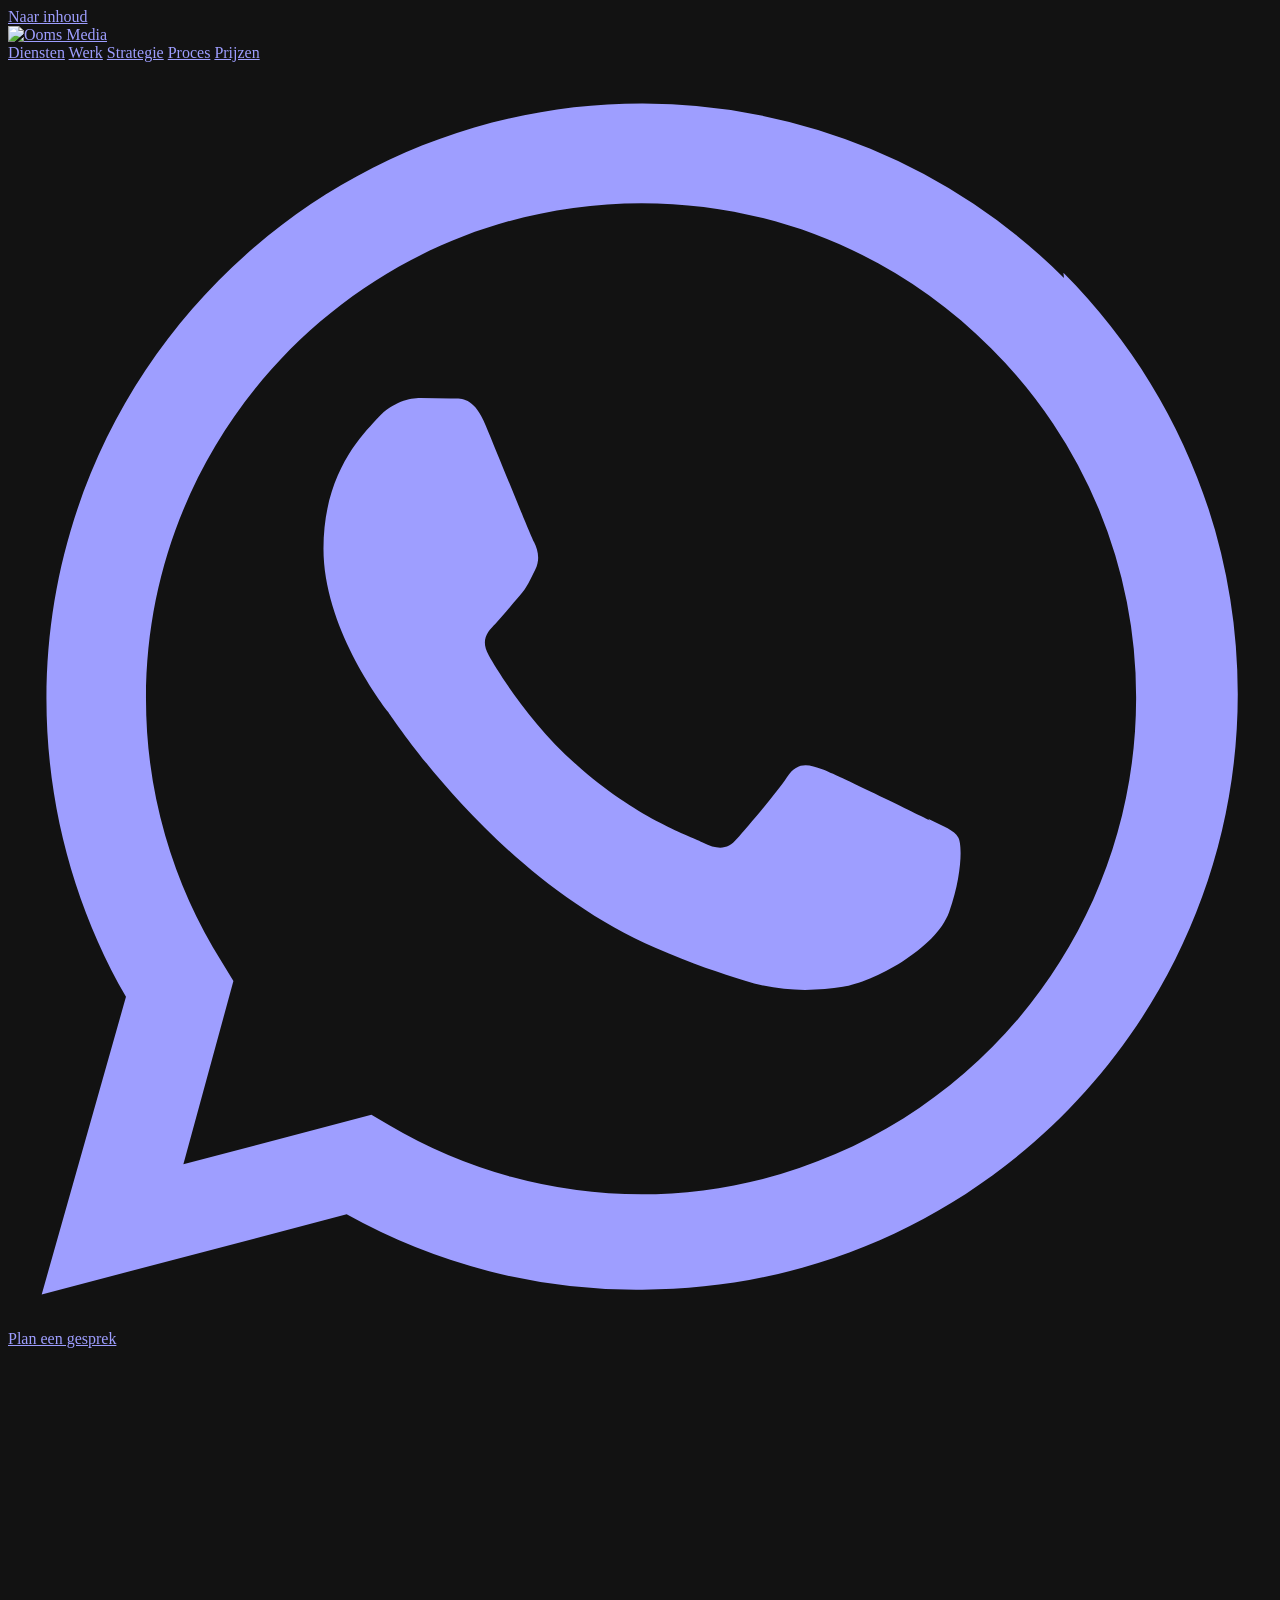
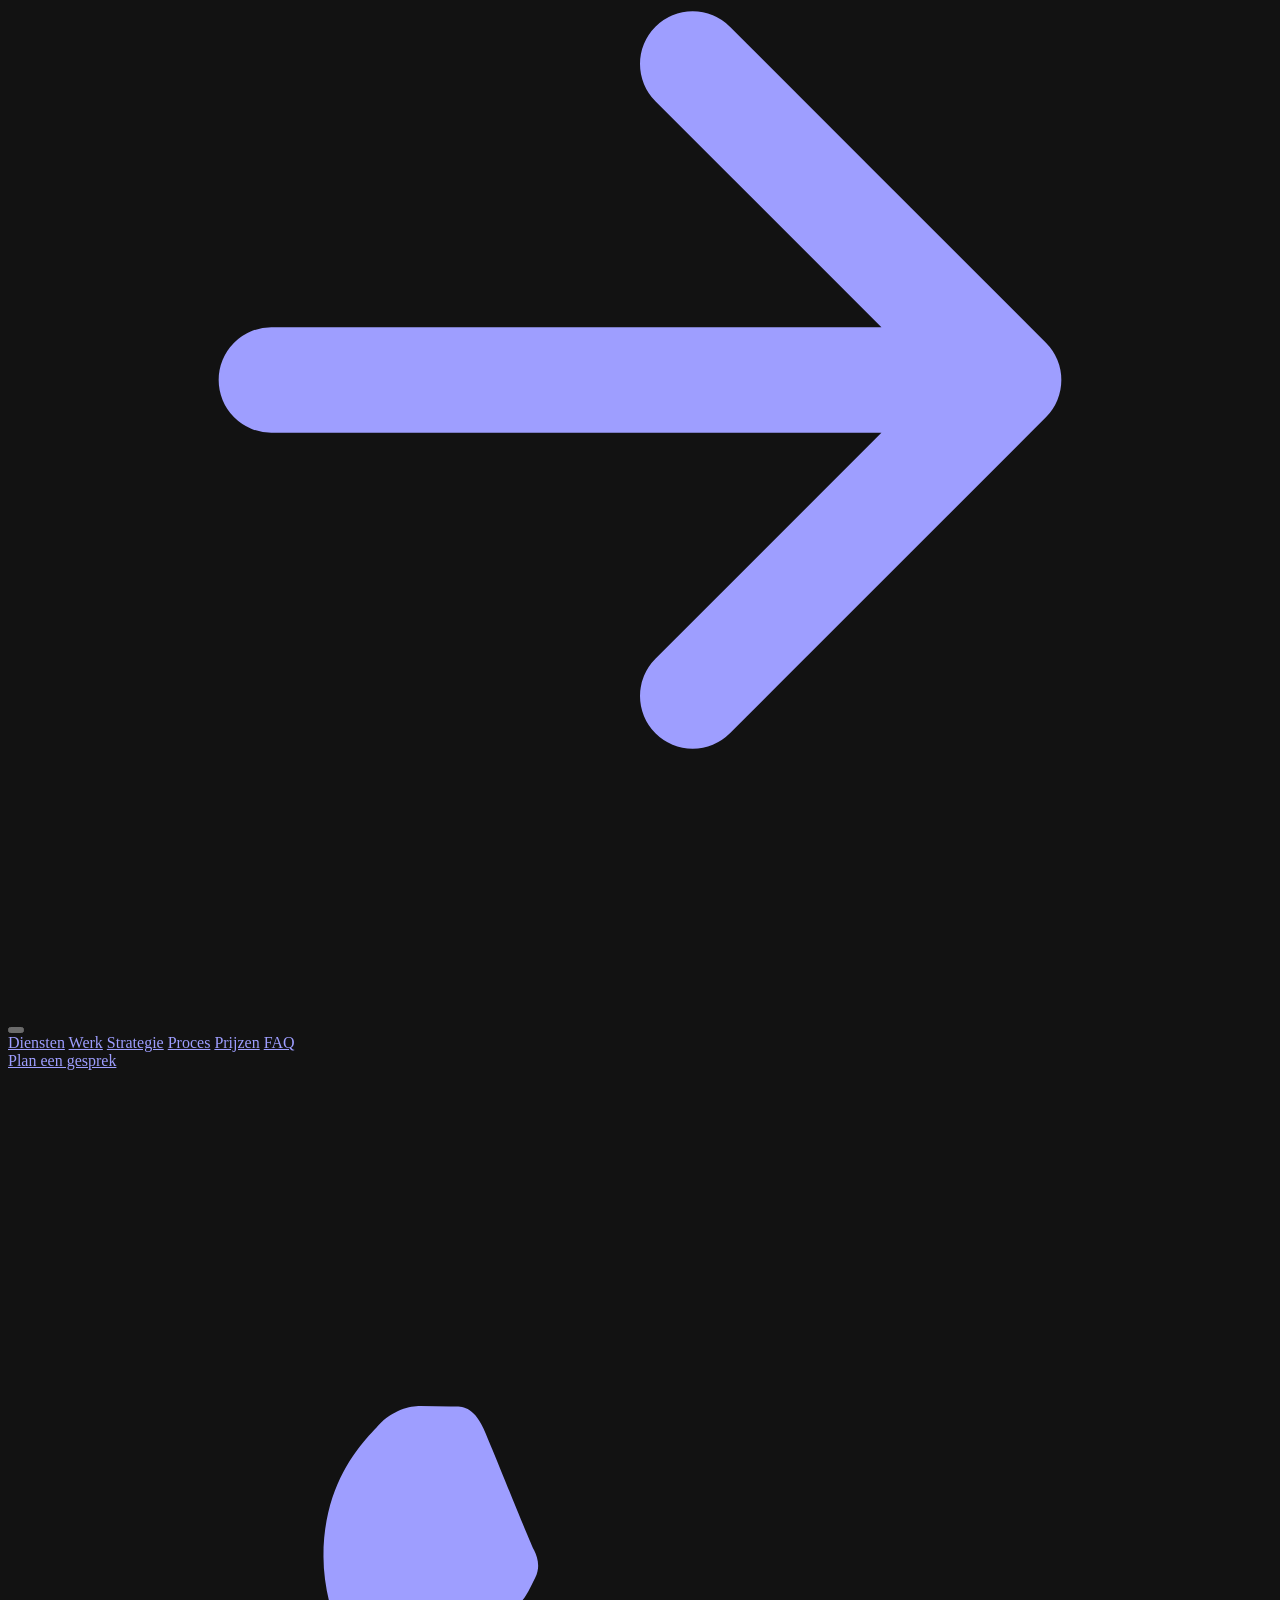
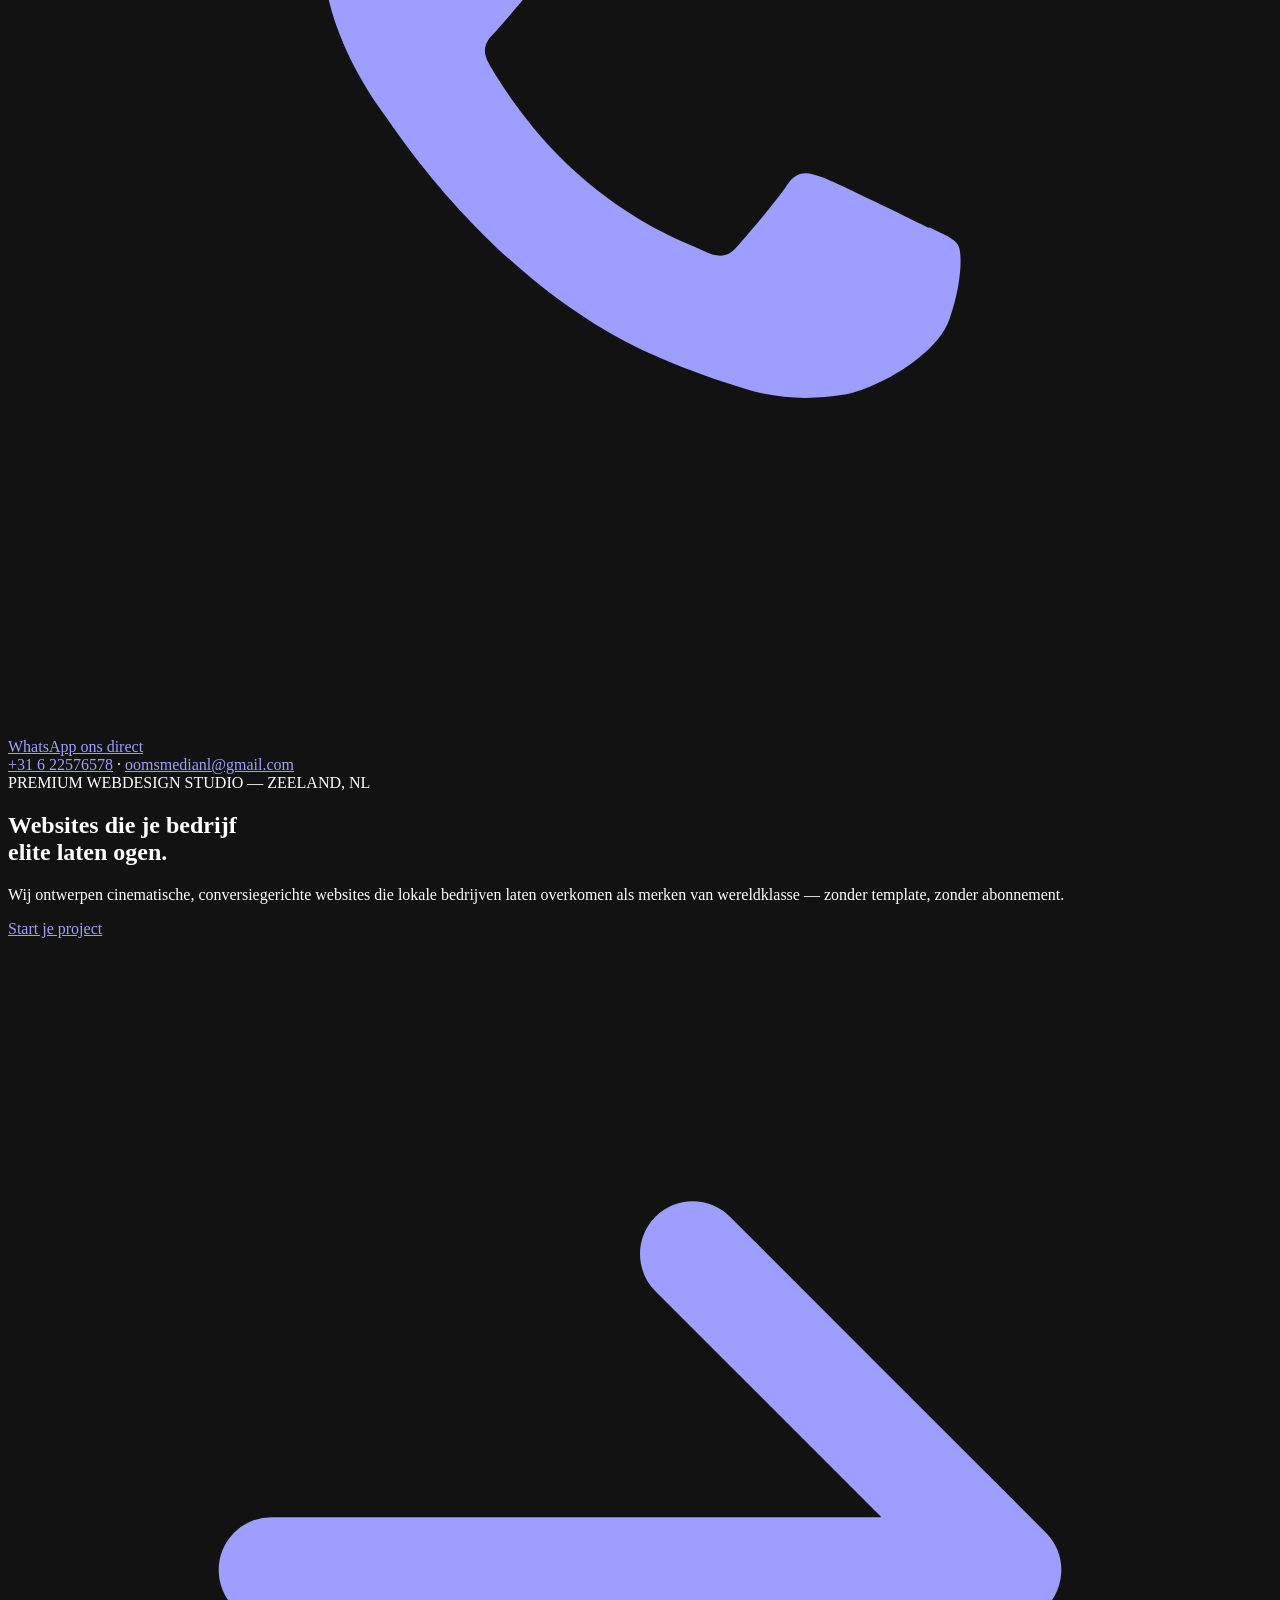
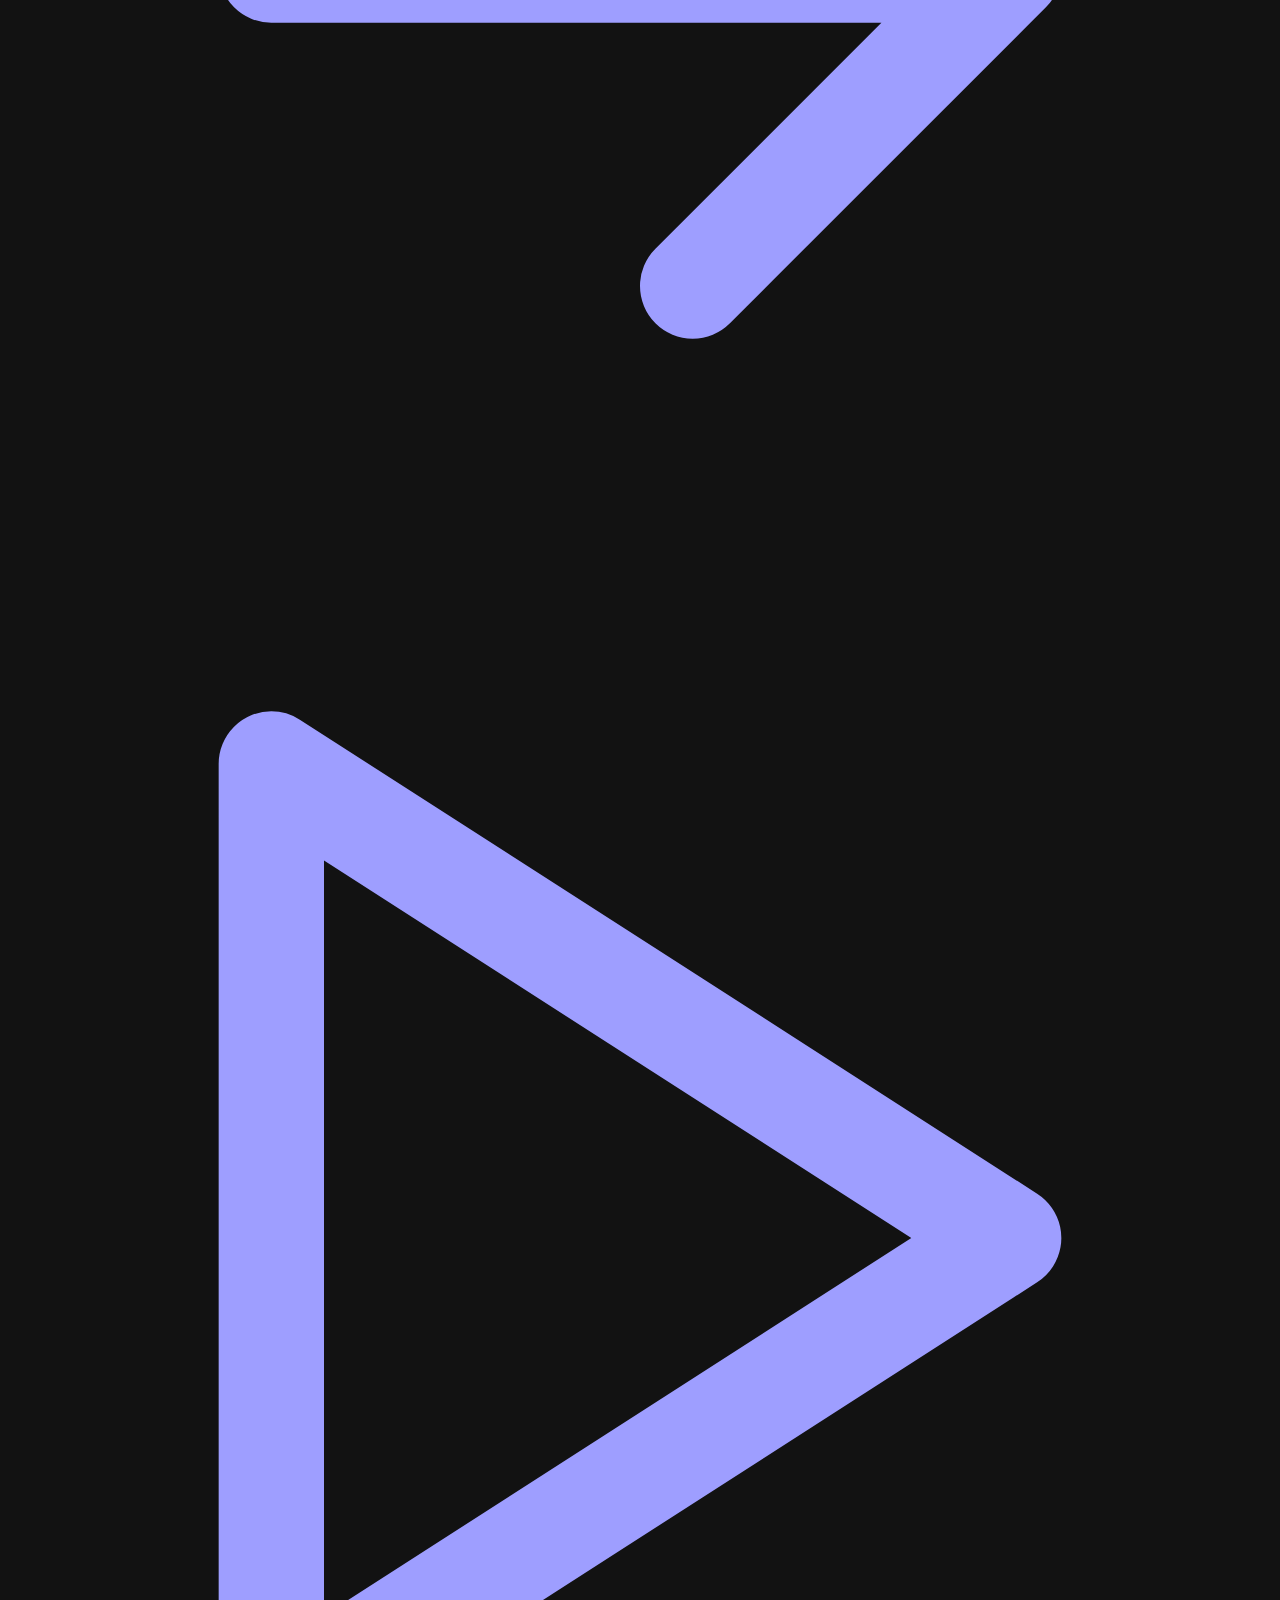
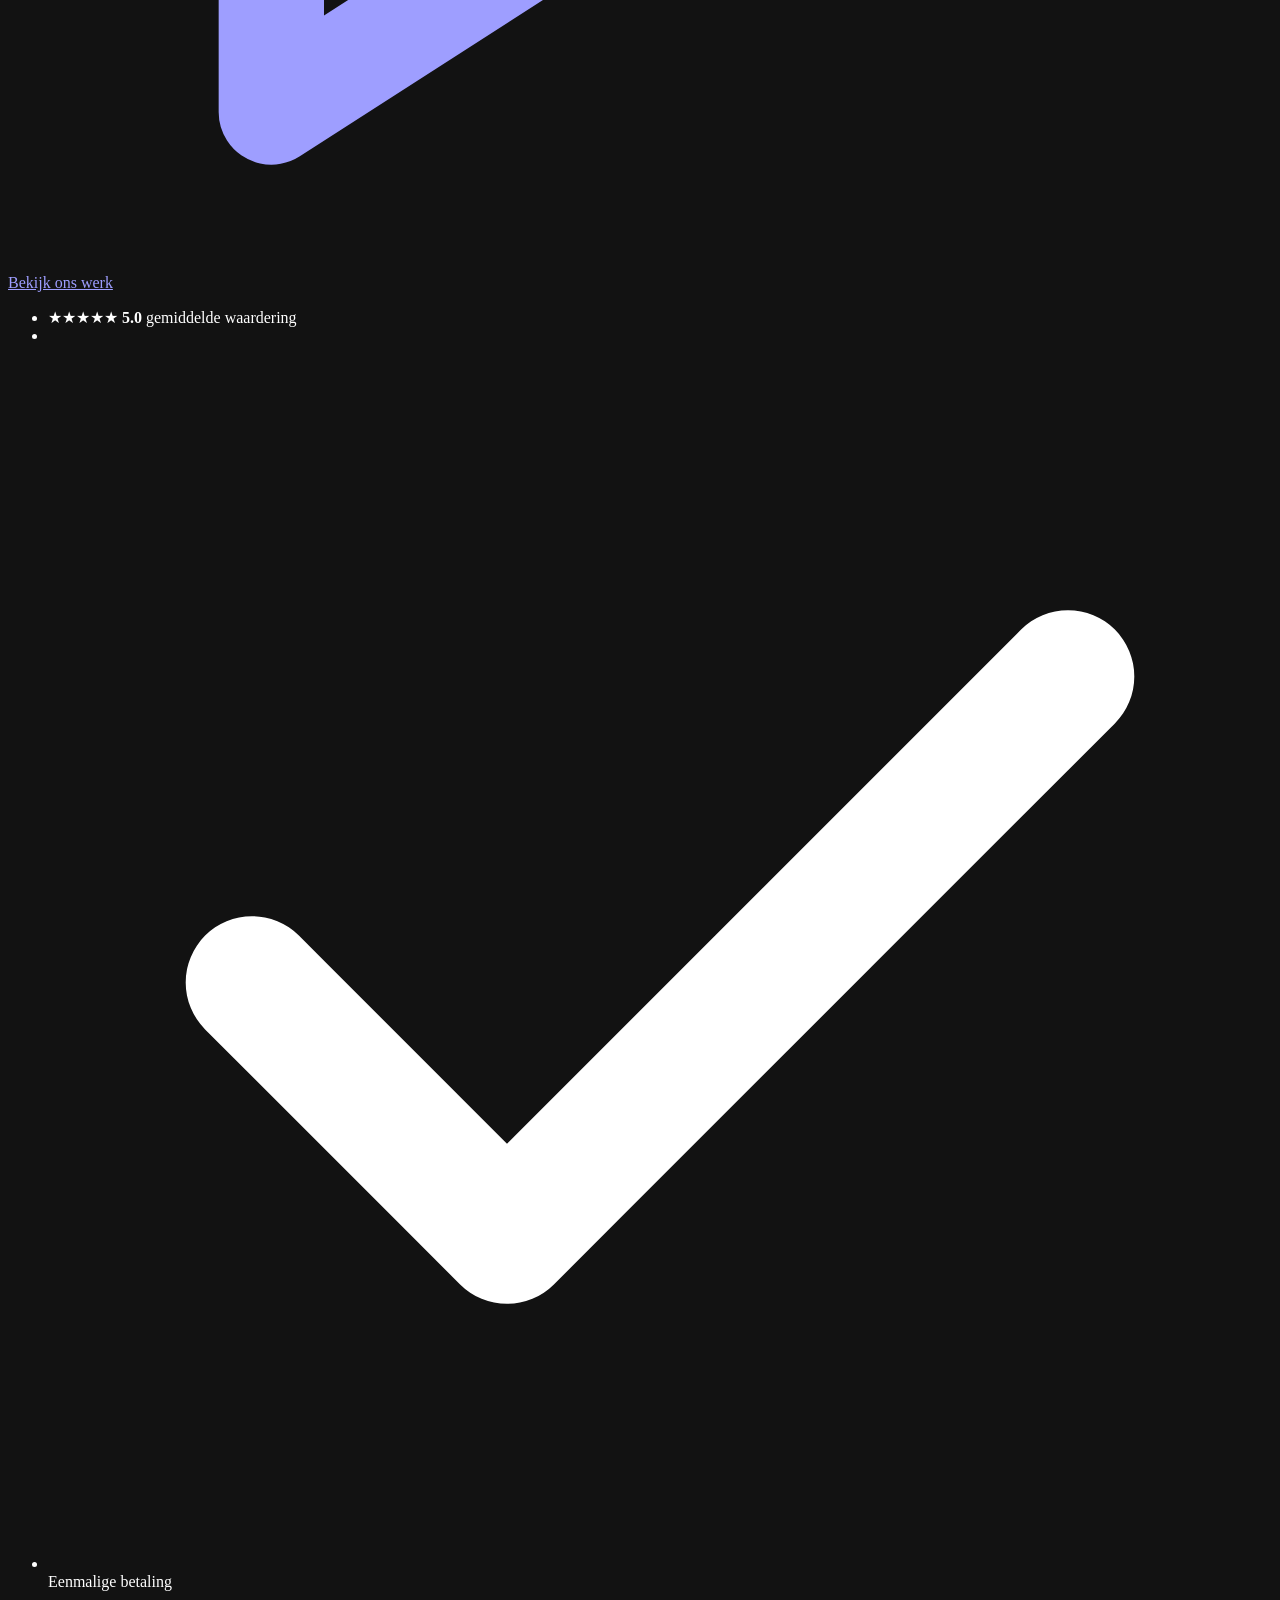
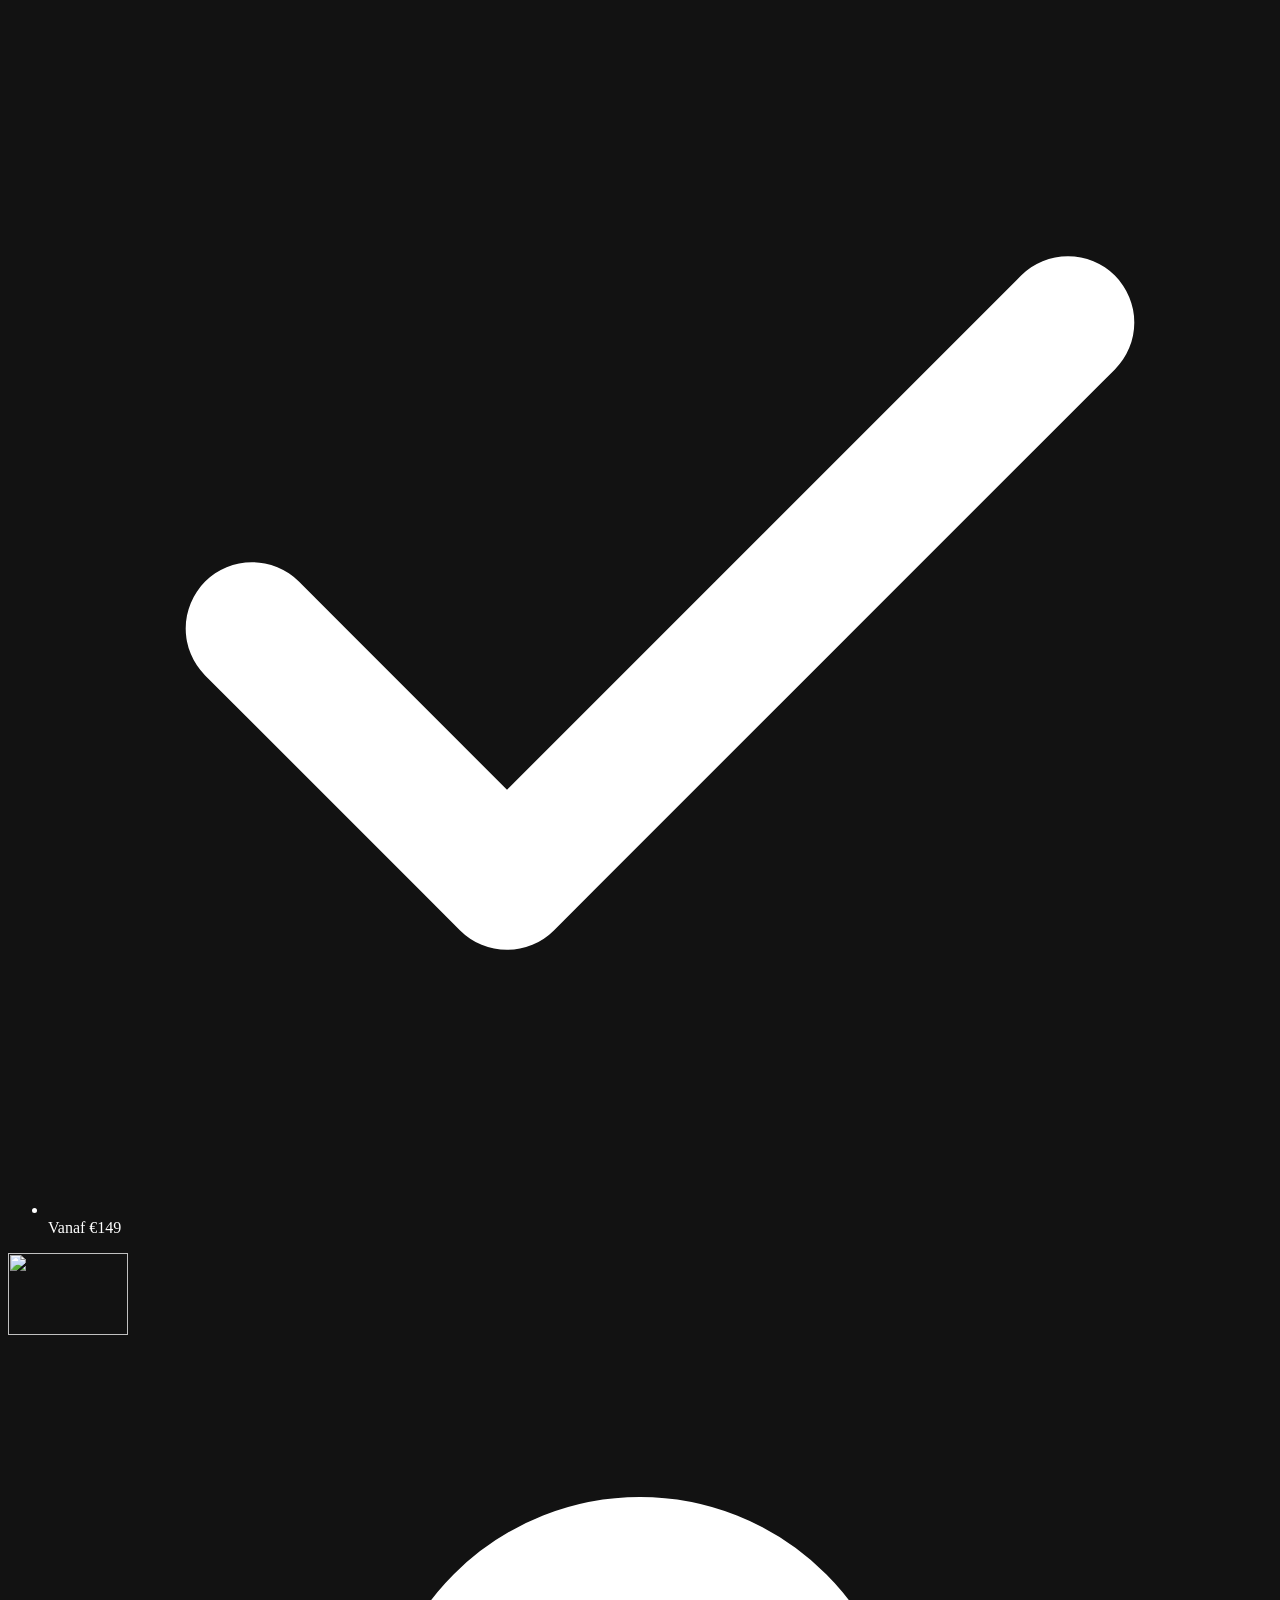
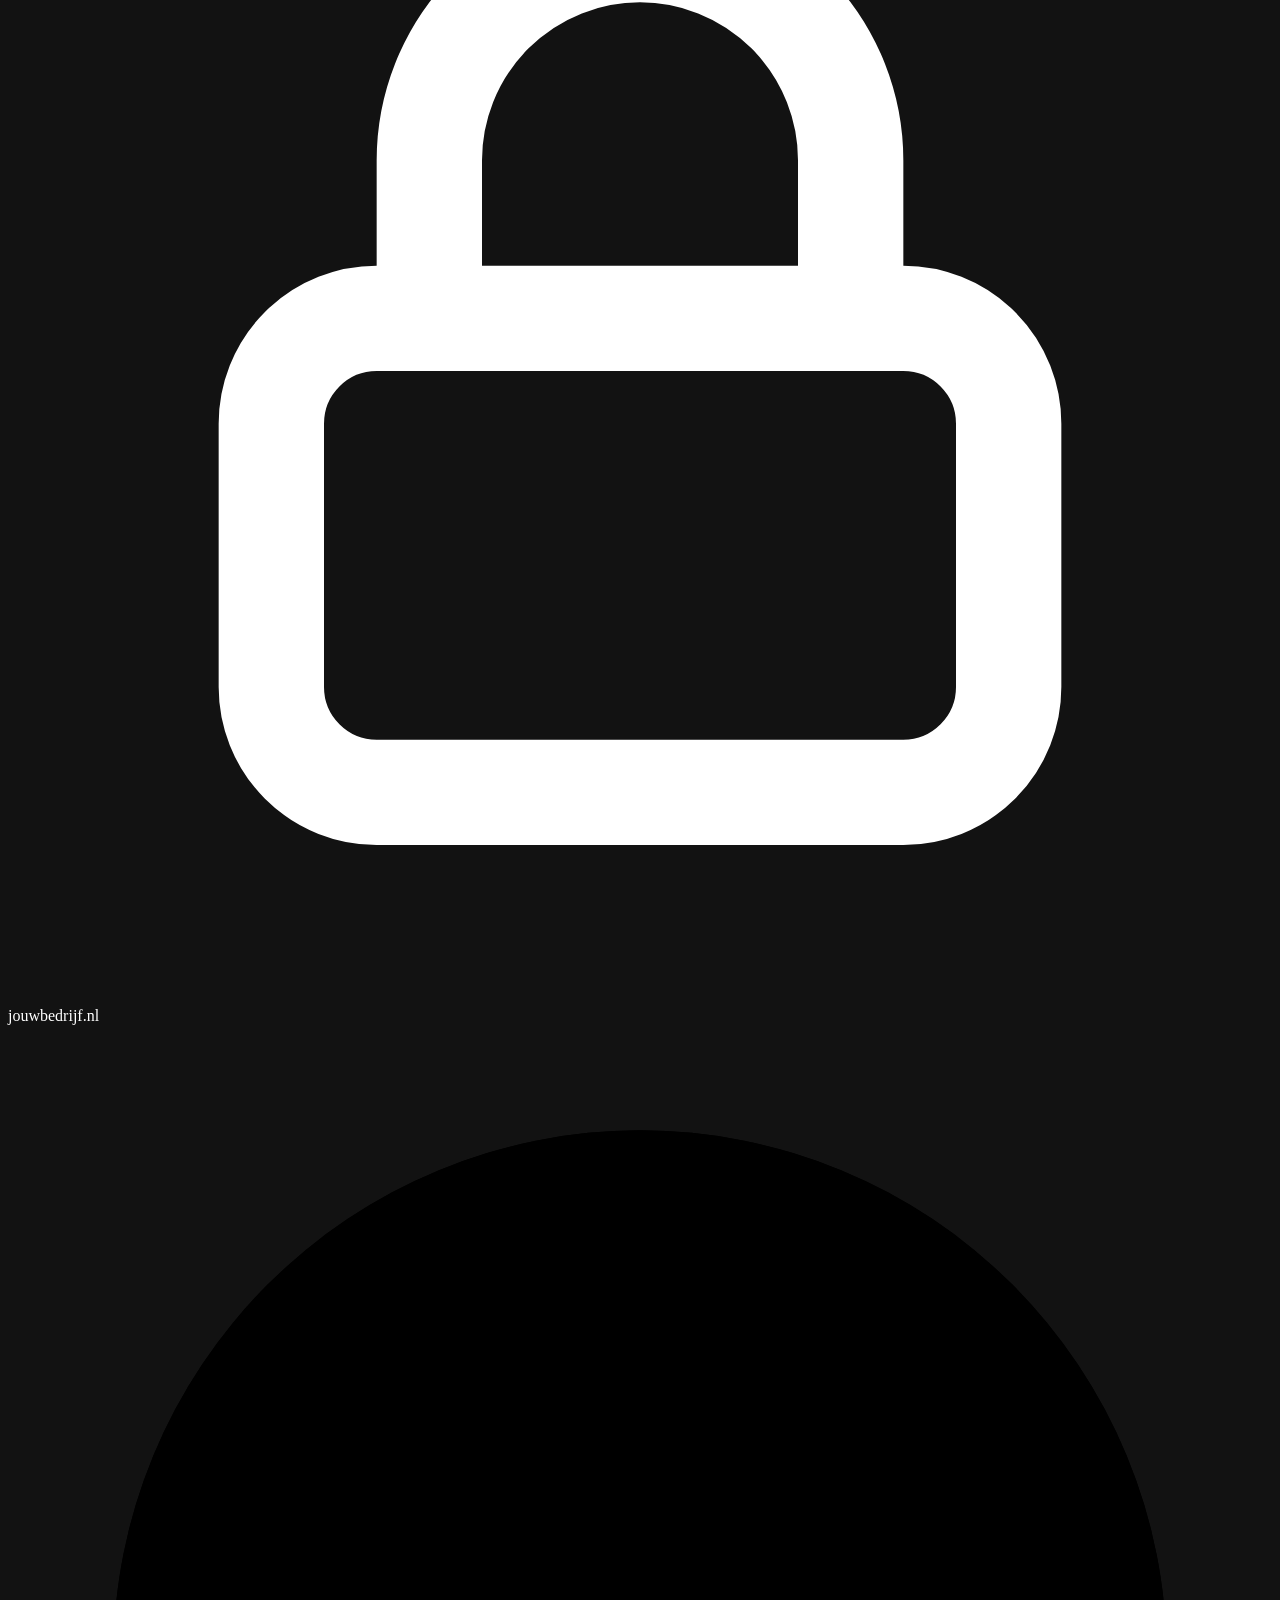
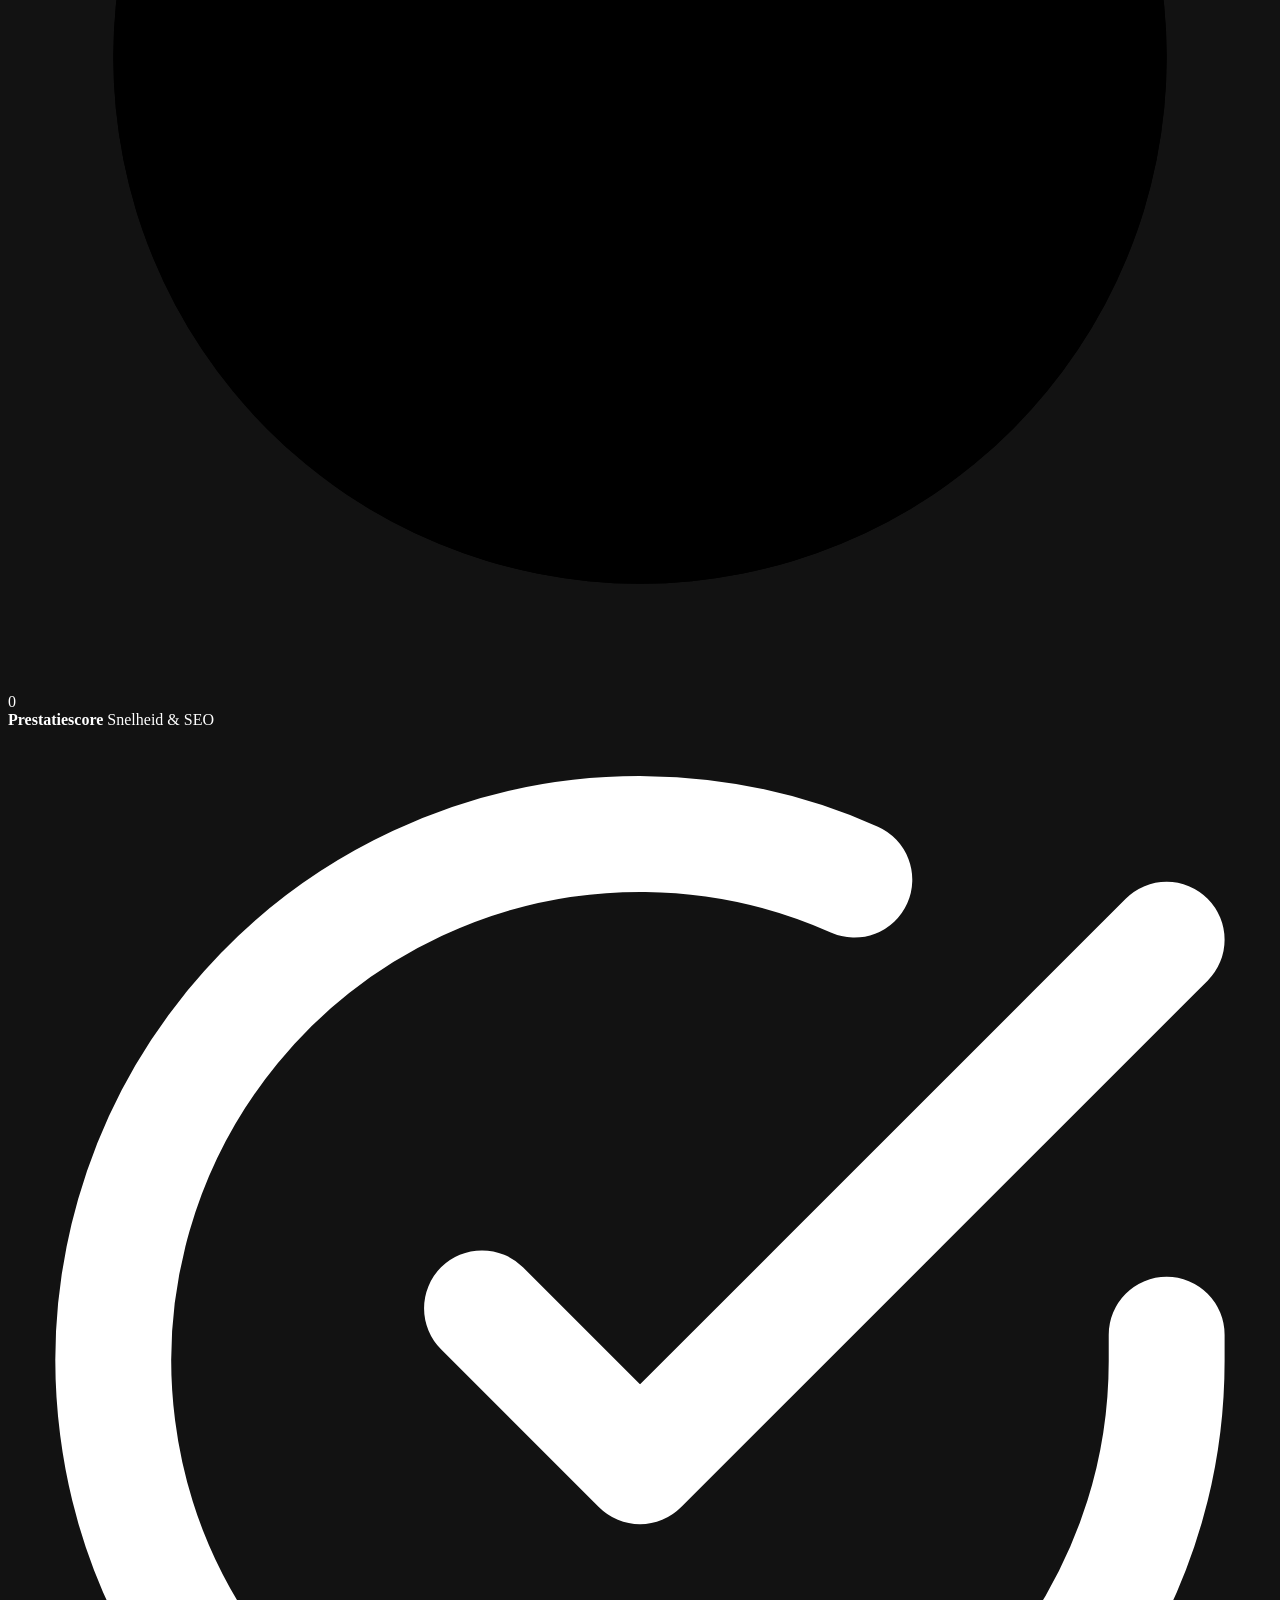
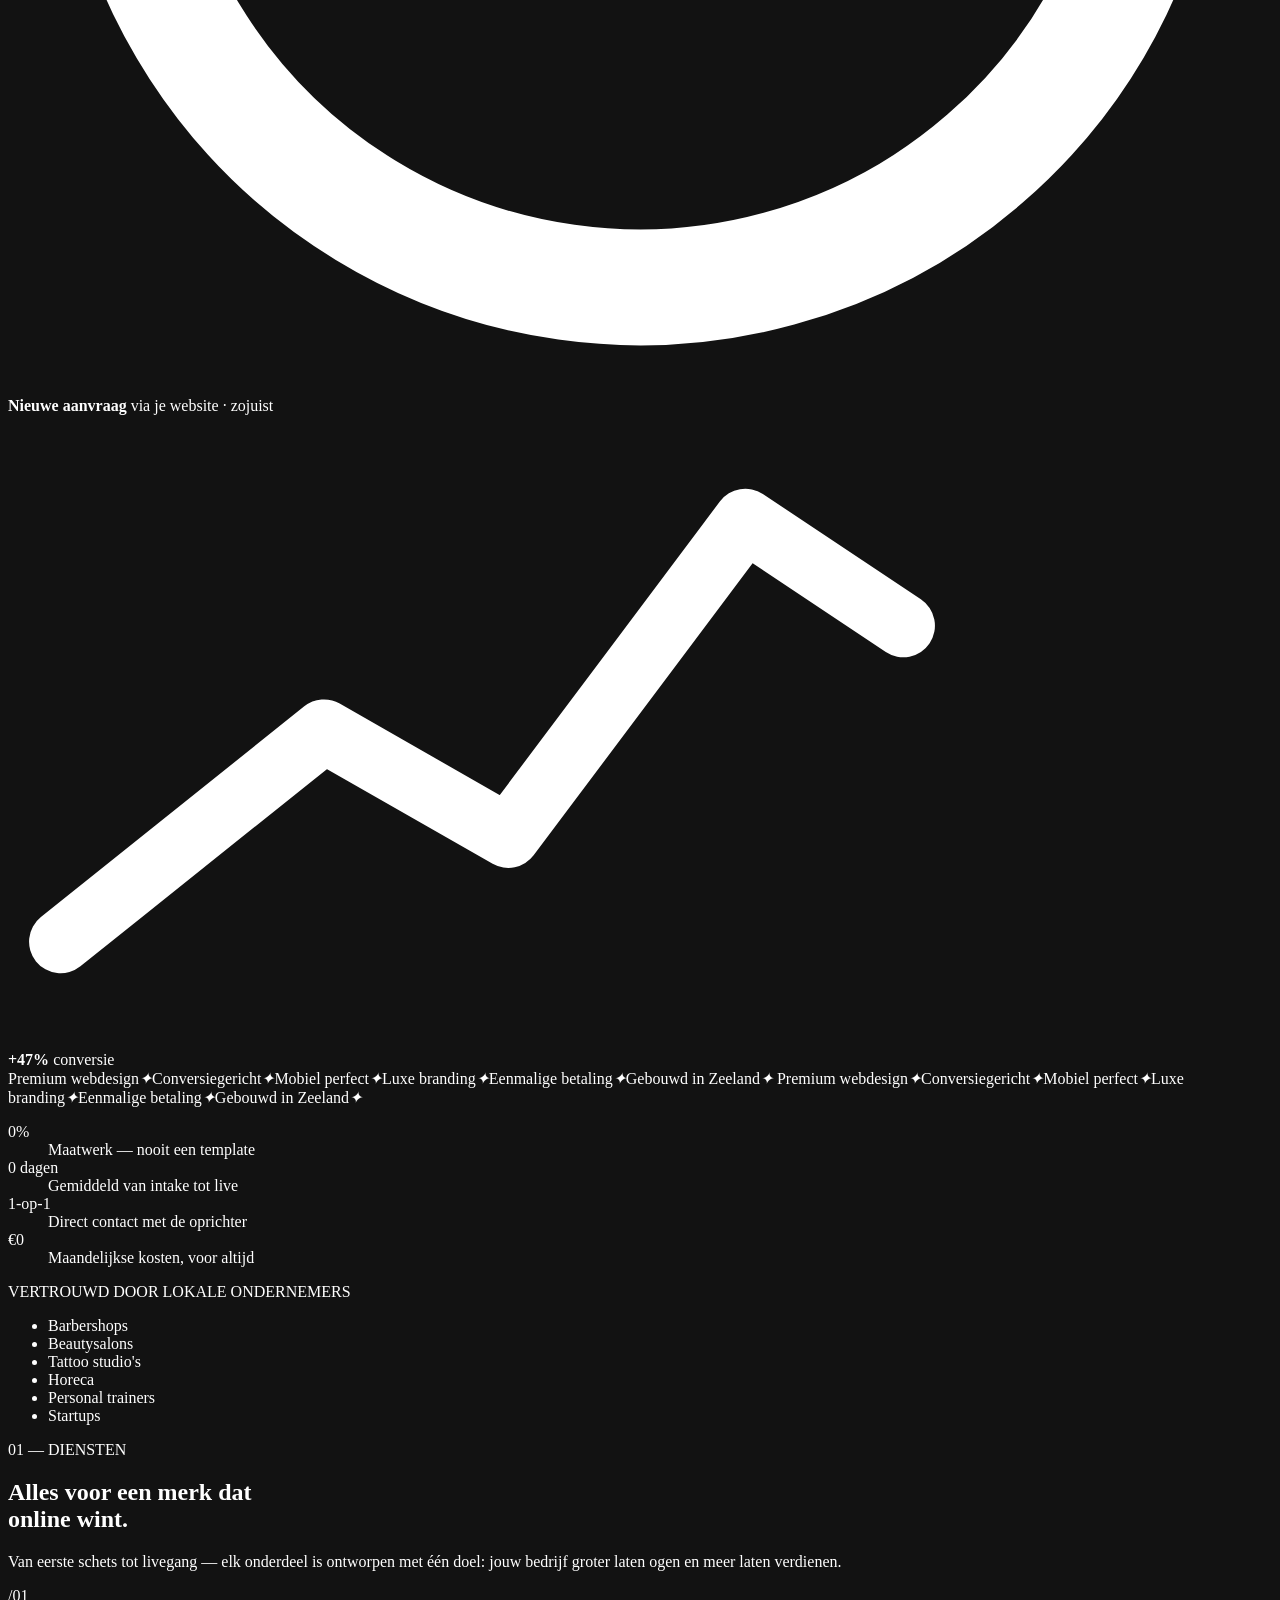
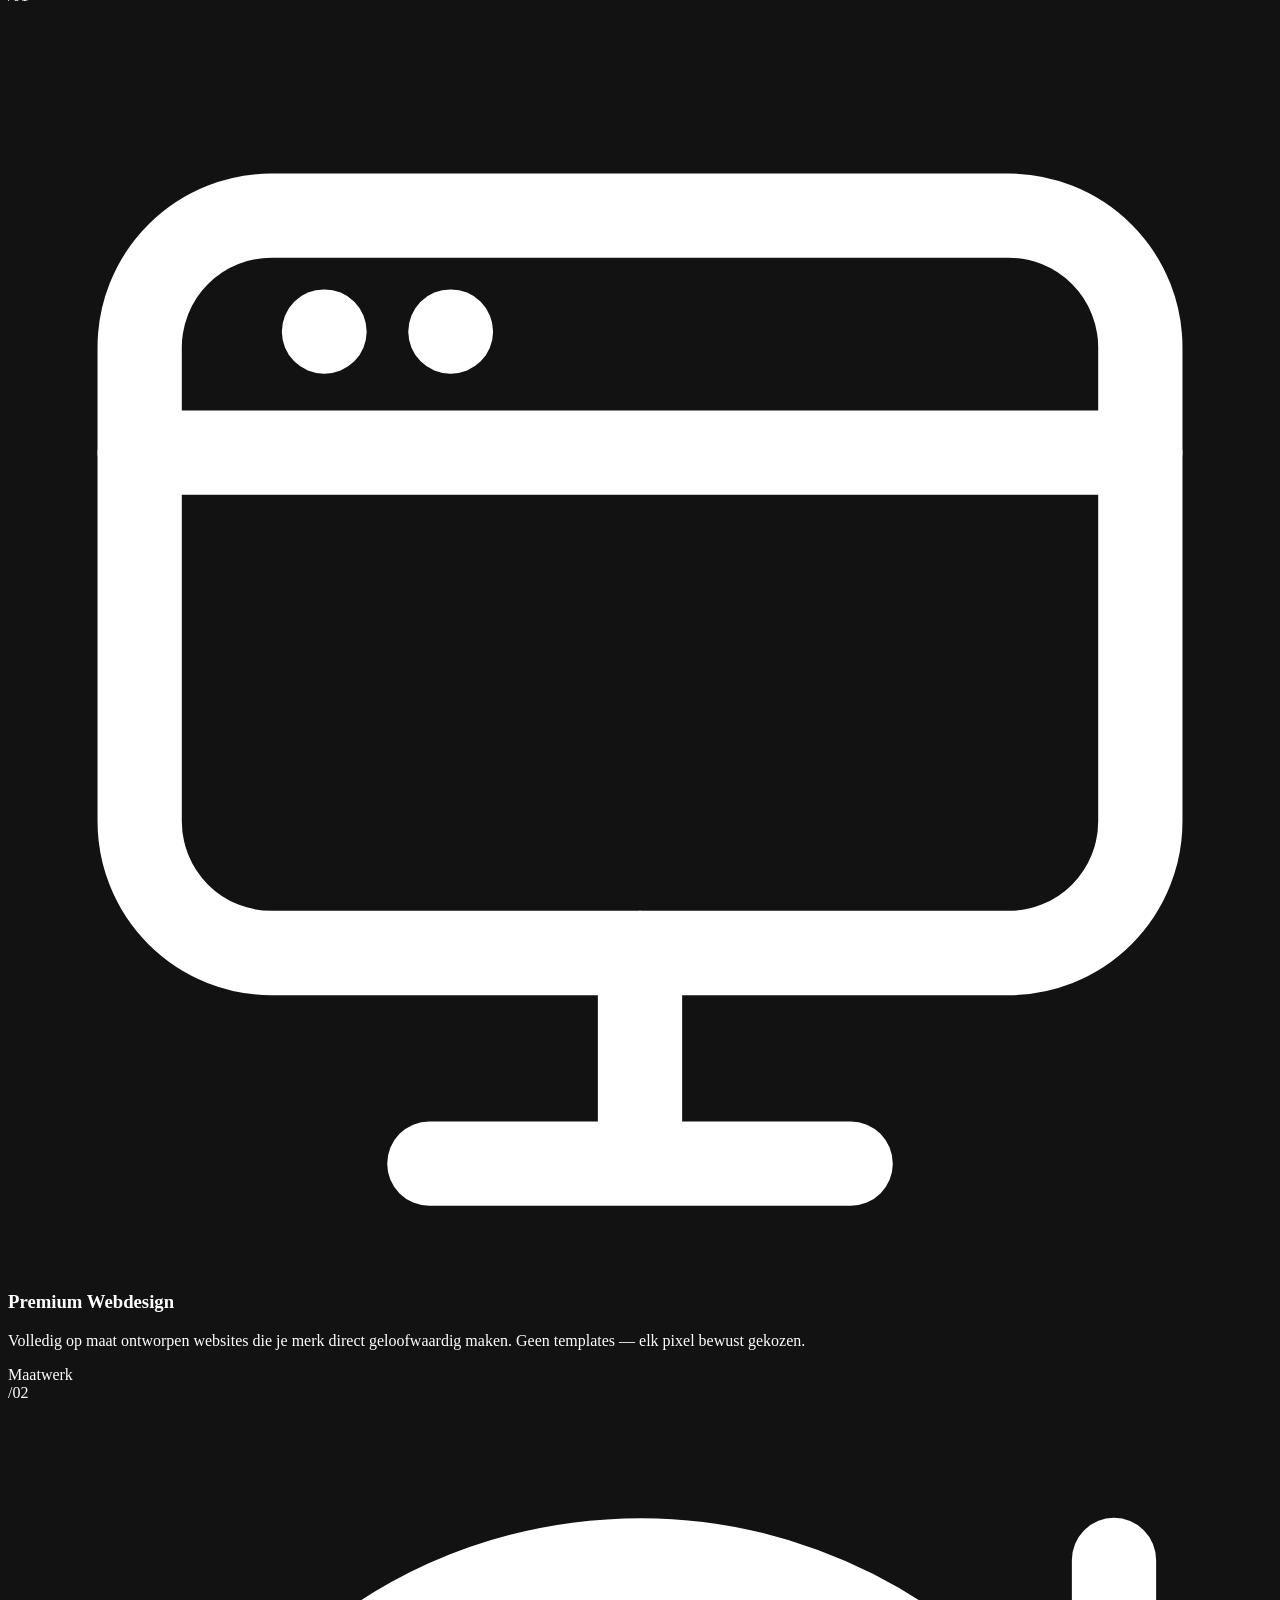
==== index.html @ 79f5f5ad "Add files via upload" ====
<!DOCTYPE html>
<html lang="nl">
<head>
  <meta charset="UTF-8" />
  <meta name="viewport" content="width=device-width, initial-scale=1.0, viewport-fit=cover" />
  <title>Ooms Media — Premium websites die je bedrijf elite laten ogen</title>
  <meta name="description" content="Ooms Media bouwt cinematische, conversiegerichte premium websites voor lokale ondernemers. Webdesign, redesigns, branding & SEO — eenmalige betaling, vanaf €149. Zeeland, Nederland." />
  <meta name="theme-color" content="#03060e" />
  <meta name="color-scheme" content="dark" />
  <link rel="canonical" href="https://oomsmedia.nl/" />

  <!-- Open Graph / social -->
  <meta property="og:type" content="website" />
  <meta property="og:title" content="Ooms Media — Premium websites die je bedrijf elite laten ogen" />
  <meta property="og:description" content="Cinematische, conversiegerichte websites voor lokale ondernemers. Eenmalige betaling, geen abonnementen — vanaf €149." />
  <meta property="og:image" content="assets/og-image.png" />
  <meta property="og:image:width" content="1536" />
  <meta property="og:image:height" content="1024" />
  <meta property="og:locale" content="nl_NL" />
  <meta property="og:site_name" content="Ooms Media" />
  <meta name="twitter:card" content="summary_large_image" />
  <meta name="twitter:title" content="Ooms Media — Premium websites die je bedrijf elite laten ogen" />
  <meta name="twitter:description" content="Cinematische, conversiegerichte websites voor lokale ondernemers. Vanaf €149." />
  <meta name="twitter:image" content="assets/og-image.png" />

  <link rel="icon" type="image/png" href="assets/logo-mark.png" />
  <link rel="apple-touch-icon" href="assets/logo-mark.png" />

  <link rel="preconnect" href="https://fonts.googleapis.com" />
  <link rel="preconnect" href="https://fonts.gstatic.com" crossorigin />
  <link href="https://fonts.googleapis.com/css2?family=Space+Grotesk:wght@400;500;600;700&family=Inter:wght@400;500;600;700&family=JetBrains+Mono:wght@400;500;600&display=swap" rel="stylesheet" />

  <link rel="stylesheet" href="css/style.css" />

  <script type="application/ld+json">
  {
    "@context": "https://schema.org",
    "@type": "ProfessionalService",
    "name": "Ooms Media",
    "image": "https://oomsmedia.nl/assets/og-image.png",
    "url": "https://oomsmedia.nl/",
    "description": "Premium webdesign studio uit Zeeland. Cinematische websites, redesigns, branding en conversie-optimalisatie voor ondernemers in heel Nederland.",
    "founder": { "@type": "Person", "name": "Juriaan Ooms" },
    "telephone": "+31622576578",
    "email": "oomsmedianl@gmail.com",
    "areaServed": "Nederland",
    "address": { "@type": "PostalAddress", "addressRegion": "Zeeland", "addressCountry": "NL" },
    "priceRange": "€149 - €599+"
  }
  </script>
</head>
<body>

  <!-- ░░ Scroll progress ░░ -->
  <div class="scroll-progress" id="scrollProgress" aria-hidden="true"></div>

  <a href="#hero" class="skip-link">Naar inhoud</a>

  <!-- ░░░░░░░░░░░░ NAVBAR ░░░░░░░░░░░░ -->
  <header class="nav" id="nav">
    <div class="nav__inner">
      <a href="#hero" class="nav__brand" aria-label="Ooms Media — naar boven">
        <img src="assets/logo-full.png" alt="Ooms Media" class="nav__logo" width="160" height="45" />
      </a>

      <nav class="nav__links" aria-label="Hoofdnavigatie">
        <a href="#diensten">Diensten</a>
        <a href="#werk">Werk</a>
        <a href="#doelen">Strategie</a>
        <a href="#proces">Proces</a>
        <a href="#prijzen">Prijzen</a>
      </nav>

      <div class="nav__actions">
        <a href="https://wa.me/31622576578?text=Hi%20Ooms%20Media%2C%20ik%20wil%20graag%20een%20premium%20website%20bespreken." target="_blank" rel="noopener" class="nav__icon-btn" aria-label="WhatsApp Ooms Media">
          <svg viewBox="0 0 24 24" fill="currentColor" aria-hidden="true"><path d="M17.5 14.4c-.3-.15-1.77-.87-2.04-.97-.27-.1-.47-.15-.67.15-.2.3-.77.97-.95 1.17-.17.2-.35.22-.65.07-.3-.15-1.26-.46-2.4-1.48-.89-.79-1.49-1.77-1.66-2.07-.17-.3-.02-.46.13-.61.13-.13.3-.35.45-.52.15-.17.2-.3.3-.5.1-.2.05-.37-.02-.52-.08-.15-.67-1.62-.92-2.22-.24-.58-.49-.5-.67-.51l-.57-.01c-.2 0-.52.07-.8.37-.27.3-1.04 1.02-1.04 2.49 0 1.47 1.07 2.89 1.22 3.09.15.2 2.1 3.2 5.08 4.49.71.31 1.26.49 1.69.62.71.23 1.36.2 1.87.12.57-.08 1.77-.72 2.02-1.42.25-.7.25-1.3.17-1.42-.07-.13-.27-.2-.57-.35zM12.05 21.5h-.01a9.4 9.4 0 0 1-4.8-1.31l-.34-.2-3.57.94.95-3.48-.22-.36a9.38 9.38 0 0 1-1.44-5.01c0-5.18 4.22-9.4 9.41-9.4 2.51 0 4.87.98 6.64 2.76a9.34 9.34 0 0 1 2.75 6.65c-.01 5.19-4.23 9.41-9.42 9.41zm8-17.4A11.32 11.32 0 0 0 12.04.79C5.8.79.73 5.86.73 12.09c0 1.99.52 3.94 1.51 5.66L.64 23.4l5.79-1.52a11.28 11.28 0 0 0 5.6 1.43h.01c6.23 0 11.31-5.07 11.31-11.31 0-3.02-1.18-5.86-3.31-8z"/></svg>
        </a>
        <a href="#doelen" class="btn btn--primary btn--sm">
          Plan een gesprek
          <svg viewBox="0 0 24 24" fill="none" stroke="currentColor" stroke-width="2" stroke-linecap="round" stroke-linejoin="round" aria-hidden="true"><path d="M5 12h14M13 6l6 6-6 6"/></svg>
        </a>
        <button class="nav__burger" id="navBurger" aria-label="Menu openen" aria-expanded="false" aria-controls="mobileMenu">
          <span></span><span></span>
        </button>
      </div>
    </div>
  </header>

  <!-- Mobile menu overlay -->
  <div class="mmenu" id="mobileMenu" aria-hidden="true">
    <nav class="mmenu__links" aria-label="Mobiele navigatie">
      <a href="#diensten" style="--i:0">Diensten</a>
      <a href="#werk" style="--i:1">Werk</a>
      <a href="#doelen" style="--i:2">Strategie</a>
      <a href="#proces" style="--i:3">Proces</a>
      <a href="#prijzen" style="--i:4">Prijzen</a>
      <a href="#faq" style="--i:5">FAQ</a>
    </nav>
    <div class="mmenu__footer" style="--i:6">
      <a href="#doelen" class="btn btn--primary btn--block btn--lg">Plan een gesprek</a>
      <a href="https://wa.me/31622576578?text=Hi%20Ooms%20Media%2C%20ik%20wil%20graag%20een%20premium%20website%20bespreken." target="_blank" rel="noopener" class="btn btn--whatsapp btn--block">
        <svg viewBox="0 0 24 24" fill="currentColor" aria-hidden="true"><path d="M17.5 14.4c-.3-.15-1.77-.87-2.04-.97-.27-.1-.47-.15-.67.15-.2.3-.77.97-.95 1.17-.17.2-.35.22-.65.07-.3-.15-1.26-.46-2.4-1.48-.89-.79-1.49-1.77-1.66-2.07-.17-.3-.02-.46.13-.61.13-.13.3-.35.45-.52.15-.17.2-.3.3-.5.1-.2.05-.37-.02-.52-.08-.15-.67-1.62-.92-2.22-.24-.58-.49-.5-.67-.51l-.57-.01c-.2 0-.52.07-.8.37-.27.3-1.04 1.02-1.04 2.49 0 1.47 1.07 2.89 1.22 3.09.15.2 2.1 3.2 5.08 4.49.71.31 1.26.49 1.69.62.71.23 1.36.2 1.87.12.57-.08 1.77-.72 2.02-1.42.25-.7.25-1.3.17-1.42-.07-.13-.27-.2-.57-.35z"/></svg>
        WhatsApp ons direct
      </a>
      <div class="mmenu__contact">
        <a href="tel:+31622576578">+31 6 22576578</a>
        <span aria-hidden="true">·</span>
        <a href="mailto:oomsmedianl@gmail.com">oomsmedianl@gmail.com</a>
      </div>
    </div>
  </div>

  <main>

    <!-- ░░░░░░░░░░░░ 1 · HERO ░░░░░░░░░░░░ -->
    <section class="hero" id="hero">
      <div class="hero__bg" aria-hidden="true">
        <div class="hero__aurora hero__aurora--blue"></div>
        <div class="hero__aurora hero__aurora--cyan"></div>
        <div class="hero__grid"></div>
        <div class="hero__spotlight" id="heroSpotlight"></div>
        <div class="hero__vignette"></div>
      </div>

      <div class="hero__inner">
        <div class="hero__content">
          <div class="hero__badge" data-hero="0">
            <span class="pulse-dot" aria-hidden="true"></span>
            <span class="mono">PREMIUM WEBDESIGN STUDIO — ZEELAND, NL</span>
          </div>

          <h1 class="hero__title" data-hero="1">
            Websites die je bedrijf<br />
            <span class="text-gradient">elite laten ogen.</span>
          </h1>

          <p class="hero__sub" data-hero="2">
            Wij ontwerpen cinematische, conversiegerichte websites die lokale bedrijven
            laten overkomen als merken van wereldklasse — zonder template, zonder abonnement.
          </p>

          <div class="hero__cta" data-hero="3">
            <a href="#doelen" class="btn btn--primary btn--lg">
              Start je project
              <svg viewBox="0 0 24 24" fill="none" stroke="currentColor" stroke-width="2" stroke-linecap="round" stroke-linejoin="round" aria-hidden="true"><path d="M5 12h14M13 6l6 6-6 6"/></svg>
            </a>
            <a href="#werk" class="btn btn--glass btn--lg">
              <svg viewBox="0 0 24 24" fill="none" stroke="currentColor" stroke-width="2" stroke-linecap="round" stroke-linejoin="round" aria-hidden="true"><path d="M5 3l14 9-14 9V3z"/></svg>
              Bekijk ons werk
            </a>
          </div>

          <ul class="hero__trust" data-hero="4">
            <li>
              <span class="stars" aria-hidden="true">★★★★★</span>
              <span><strong>5.0</strong> gemiddelde waardering</span>
            </li>
            <li class="hero__trust-sep" aria-hidden="true"></li>
            <li><svg viewBox="0 0 24 24" fill="none" stroke="currentColor" stroke-width="2.6" stroke-linecap="round" stroke-linejoin="round" aria-hidden="true"><path d="M4 12.5l5 5L20 6.5"/></svg>Eenmalige betaling</li>
            <li><svg viewBox="0 0 24 24" fill="none" stroke="currentColor" stroke-width="2.6" stroke-linecap="round" stroke-linejoin="round" aria-hidden="true"><path d="M4 12.5l5 5L20 6.5"/></svg>Vanaf €149</li>
          </ul>
        </div>

        <!-- Floating cinematic UI cluster -->
        <div class="hero__stage" aria-hidden="true">
          <div class="hero__mark" data-hero="5" data-parallax="22">
            <img src="assets/logo-mark.png" alt="" width="120" height="82" />
          </div>

          <div class="hero__panel hero__panel--browser" data-hero="6" data-parallax="-14">
            <div class="mockbar">
              <span class="mockbar__dot"></span><span class="mockbar__dot"></span><span class="mockbar__dot"></span>
              <span class="mockbar__url"><svg viewBox="0 0 24 24" fill="none" stroke="currentColor" stroke-width="2" stroke-linecap="round" stroke-linejoin="round" aria-hidden="true"><rect x="5" y="11" width="14" height="9" rx="2"/><path d="M8 11V8a4 4 0 0 1 8 0v3"/></svg>jouwbedrijf.nl</span>
            </div>
            <div class="mocksite">
              <div class="mocksite__nav">
                <span class="mocksite__logo"></span>
                <span class="mocksite__links"><i></i><i></i><i></i></span>
                <span class="mocksite__btn"></span>
              </div>
              <div class="mocksite__hero">
                <span class="mocksite__chip"></span>
                <span class="mocksite__line mocksite__line--lg"></span>
                <span class="mocksite__line mocksite__line--md"></span>
                <span class="mocksite__cta"></span>
              </div>
              <div class="mocksite__cards"><i></i><i></i><i></i></div>
            </div>
          </div>

          <div class="hero__panel hero__panel--score" data-hero="7" data-parallax="26">
            <div class="scorering">
              <svg viewBox="0 0 84 84">
                <circle cx="42" cy="42" r="35" class="scorering__track"/>
                <circle cx="42" cy="42" r="35" class="scorering__bar"/>
              </svg>
              <span class="scorering__num" data-count="98" data-count-suffix="">0</span>
            </div>
            <div class="scoretext">
              <strong>Prestatiescore</strong>
              <span>Snelheid &amp; SEO</span>
            </div>
          </div>

          <div class="hero__panel hero__panel--notif" data-hero="8" data-parallax="-30">
            <span class="notif__icon">
              <svg viewBox="0 0 24 24" fill="none" stroke="currentColor" stroke-width="2.2" stroke-linecap="round" stroke-linejoin="round" aria-hidden="true"><path d="M22 11.5V12a10 10 0 1 1-5.93-9.14"/><path d="M22 4 12 14l-3-3"/></svg>
            </span>
            <div class="notif__text">
              <strong>Nieuwe aanvraag</strong>
              <span>via je website · zojuist</span>
            </div>
          </div>

          <div class="hero__panel hero__panel--metric" data-hero="9" data-parallax="18">
            <span class="metric__spark">
              <svg viewBox="0 0 48 24" fill="none" stroke="currentColor" stroke-width="2.4" stroke-linecap="round" stroke-linejoin="round" aria-hidden="true"><path d="M2 20 12 12l7 4 9-12 6 4"/></svg>
            </span>
            <div class="metric__text">
              <strong>+47%</strong>
              <span>conversie</span>
            </div>
          </div>
        </div>
      </div>

      <a href="#trust" class="hero__scroll" aria-label="Scroll naar beneden">
        <span class="hero__scroll-dot"></span>
      </a>
    </section>

    <!-- ░░░░░░░░░░░░ 2 · TRUST ░░░░░░░░░░░░ -->
    <section class="strip" id="trust">
      <div class="marquee" aria-hidden="true">
        <div class="marquee__track">
          <span>Premium webdesign</span><i>✦</i><span>Conversiegericht</span><i>✦</i><span>Mobiel perfect</span><i>✦</i><span>Luxe branding</span><i>✦</i><span>Eenmalige betaling</span><i>✦</i><span>Gebouwd in Zeeland</span><i>✦</i>
          <span>Premium webdesign</span><i>✦</i><span>Conversiegericht</span><i>✦</i><span>Mobiel perfect</span><i>✦</i><span>Luxe branding</span><i>✦</i><span>Eenmalige betaling</span><i>✦</i><span>Gebouwd in Zeeland</span><i>✦</i>
        </div>
      </div>

      <div class="container">
        <dl class="stats" data-reveal>
          <div class="stats__item">
            <dt><span data-count="100">0</span>%</dt>
            <dd>Maatwerk — nooit een template</dd>
          </div>
          <div class="stats__item">
            <dt><span data-count="14">0</span> dagen</dt>
            <dd>Gemiddeld van intake tot live</dd>
          </div>
          <div class="stats__item">
            <dt>1-op-1</dt>
            <dd>Direct contact met de oprichter</dd>
          </div>
          <div class="stats__item">
            <dt>€<span data-count="0">0</span></dt>
            <dd>Maandelijkse kosten, voor altijd</dd>
          </div>
        </dl>

        <div class="industries" data-reveal>
          <span class="industries__label mono">VERTROUWD DOOR LOKALE ONDERNEMERS</span>
          <ul class="industries__list">
            <li>Barbershops</li>
            <li>Beautysalons</li>
            <li>Tattoo studio's</li>
            <li>Horeca</li>
            <li>Personal trainers</li>
            <li>Startups</li>
          </ul>
        </div>
      </div>
    </section>

    <!-- ░░░░░░░░░░░░ 3 · DIENSTEN ░░░░░░░░░░░░ -->
    <section class="section" id="diensten">
      <div class="container">
        <header class="section__head" data-reveal>
          <p class="eyebrow"><span class="mono">01 — DIENSTEN</span></p>
          <h2>Alles voor een merk dat<br /><span class="text-gradient">online wint.</span></h2>
          <p class="section__sub">Van eerste schets tot livegang — elk onderdeel is ontworpen met één doel: jouw bedrijf groter laten ogen en meer laten verdienen.</p>
        </header>

        <div class="services">
          <article class="card service" data-reveal>
            <span class="service__index mono">/01</span>
            <div class="service__icon">
              <svg viewBox="0 0 24 24" fill="none" stroke="currentColor" stroke-width="1.6" stroke-linecap="round" stroke-linejoin="round" aria-hidden="true"><rect x="2.5" y="4" width="19" height="14" rx="2.5"/><path d="M2.5 8.5h19M6 6.2h.01M8.4 6.2h.01"/><path d="M8 22h8m-4-4v4"/></svg>
            </div>
            <h3>Premium Webdesign</h3>
            <p>Volledig op maat ontworpen websites die je merk direct geloofwaardig maken. Geen templates — elk pixel bewust gekozen.</p>
            <span class="service__tag">Maatwerk</span>
          </article>

          <article class="card service" data-reveal data-delay="1">
            <span class="service__index mono">/02</span>
            <div class="service__icon">
              <svg viewBox="0 0 24 24" fill="none" stroke="currentColor" stroke-width="1.6" stroke-linecap="round" stroke-linejoin="round" aria-hidden="true"><path d="M21 12a9 9 0 1 1-2.64-6.36"/><path d="M21 3v6h-6"/><path d="M9.5 12.5l2 2 3.5-4"/></svg>
            </div>
            <h3>Website Redesigns</h3>
            <p>Een verouderde site kost je klanten. Wij transformeren je huidige website naar een moderne ervaring die vertrouwen wekt.</p>
            <span class="service__tag">Transformatie</span>
          </article>

          <article class="card service" data-reveal data-delay="2">
            <span class="service__index mono">/03</span>
            <div class="service__icon">
              <svg viewBox="0 0 24 24" fill="none" stroke="currentColor" stroke-width="1.6" stroke-linecap="round" stroke-linejoin="round" aria-hidden="true"><rect x="7" y="2.5" width="10" height="19" rx="2.5"/><path d="M11 18.5h2"/></svg>
            </div>
            <h3>Mobiele Optimalisatie</h3>
            <p>Het grootste deel van je bezoekers is mobiel. Je website voelt op elke telefoon zo soepel als een premium app.</p>
            <span class="service__tag">App-gevoel</span>
          </article>

          <article class="card service" data-reveal>
            <span class="service__index mono">/04</span>
            <div class="service__icon">
              <svg viewBox="0 0 24 24" fill="none" stroke="currentColor" stroke-width="1.6" stroke-linecap="round" stroke-linejoin="round" aria-hidden="true"><path d="M3 20.5V14m0 6.5h18M7.5 20.5v-9m4.5 9V8m4.5 12.5V11M21 20.5v-15"/><path d="M3.5 9.5L9 6l3.5 2.5L20 3.5"/><path d="M16.5 3.5H20V7"/></svg>
            </div>
            <h3>Conversie-optimalisatie</h3>
            <p>Strategische opbouw, sterke call-to-actions en psychologie die van bezoekers daadwerkelijk aanvragen maakt.</p>
            <span class="service__tag">Resultaat</span>
          </article>

          <article class="card service" data-reveal data-delay="1">
            <span class="service__index mono">/05</span>
            <div class="service__icon">
              <svg viewBox="0 0 24 24" fill="none" stroke="currentColor" stroke-width="1.6" stroke-linecap="round" stroke-linejoin="round" aria-hidden="true"><path d="M12 2.5l2.1 5.6 5.9.3-4.6 3.8 1.5 5.8L12 14.7 7.1 18l1.5-5.8L4 8.4l5.9-.3z"/><path d="M19 17l.7 1.8 1.8.7-1.8.7L19 22l-.7-1.8-1.8-.7 1.8-.7z"/></svg>
            </div>
            <h3>Branding &amp; Identiteit</h3>
            <p>Logo, kleuren en uitstraling die naadloos samenwerken. Eén consistent merk dat blijft hangen bij je klanten.</p>
            <span class="service__tag">Identiteit</span>
          </article>

          <article class="card service" data-reveal data-delay="2">
            <span class="service__index mono">/06</span>
            <div class="service__icon">
              <svg viewBox="0 0 24 24" fill="none" stroke="currentColor" stroke-width="1.6" stroke-linecap="round" stroke-linejoin="round" aria-hidden="true"><circle cx="11" cy="11" r="7.5"/><path d="m21 21-4.3-4.3"/><path d="M8.5 11h5M11 8.5v5" opacity=".55"/></svg>
            </div>
            <h3>SEO-optimalisatie</h3>
            <p>Sneller gevonden worden door wie naar jou zoekt. Schone code, slimme structuur en razendsnelle laadtijden.</p>
            <span class="service__tag">Vindbaarheid</span>
          </article>
        </div>
      </div>
    </section>

    <!-- ░░░░░░░░░░░░ 4 · WERK / PORTFOLIO ░░░░░░░░░░░░ -->
    <section class="section section--showcase" id="werk">
      <div class="showcase__glow" aria-hidden="true"></div>
      <div class="container">
        <header class="section__head section__head--center" data-reveal>
          <p class="eyebrow"><span class="mono">02 — DE TRANSFORMATIE</span></p>
          <h2>Van gedateerd naar<br /><span class="text-gradient">onvergetelijk.</span></h2>
          <p class="section__sub">Sleep de schuif en ervaar zelf het verschil dat premium design maakt voor de eerste indruk van een bedrijf.</p>
        </header>

        <div class="compare" id="compare" data-reveal>
          <div class="compare__frame">
            <!-- VOOR -->
            <div class="compare__pane pane-old" aria-hidden="true">
              <div class="old">
                <div class="old__header">
                  <strong>Bakkerij De Korenbloem</strong>
                  <em>Al 35 jaar uw vertrouwde adres!!</em>
                </div>
                <div class="old__nav">
                  <a>Home</a> | <a>Over ons</a> | <a>Producten</a> | <a>Foto's</a> | <a>Gastenboek</a> | <a>Contact</a>
                </div>
                <div class="old__body">
                  <div class="old__main">
                    <h4>Welkom op onze website!</h4>
                    <p>Welkom op de website van Bakkerij De Korenbloem. Wij bakken al sinds 1989 vers brood voor de hele regio. Kom gerust eens langs of bel ons voor meer info…</p>
                    <span class="old__btn">&gt;&gt; KLIK HIER VOOR MEER INFO &lt;&lt;</span>
                    <p class="old__update">Laatst bijgewerkt: 03-2014 · U bent bezoeker nr. 047382</p>
                  </div>
                  <div class="old__side">
                    <div class="old__widget"><b>Openingstijden</b>ma t/m za<br/>8:00 - 17:00</div>
                    <div class="old__widget old__widget--alert">!! NIEUW !!<br/>Nu ook taarten op bestelling</div>
                  </div>
                </div>
              </div>
              <span class="compare__label compare__label--old">Voor</span>
            </div>

            <!-- NA -->
            <div class="compare__pane pane-new" aria-hidden="true">
              <div class="new">
                <div class="new__nav">
                  <span class="new__brand"><i></i>De Korenbloem</span>
                  <span class="new__links"><i>Assortiment</i><i>Verhaal</i><i>Contact</i></span>
                  <span class="new__navbtn">Bestel online</span>
                </div>
                <div class="new__hero">
                  <span class="new__chip">Ambachtelijke bakkerij · sinds 1989</span>
                  <h4>Elke ochtend<br /><b>vers van de steen.</b></h4>
                  <p>Brood, banket en taarten — gebakken met Zeeuwse traditie.</p>
                  <div class="new__ctas"><span class="new__cta"></span><span class="new__cta new__cta--ghost"></span></div>
                </div>
                <div class="new__cards"><i></i><i></i><i></i></div>
              </div>
              <span class="compare__label compare__label--new">Na</span>
            </div>

            <div class="compare__handle" id="compareHandle" role="slider" tabindex="0"
                 aria-label="Vergelijk oude en nieuwe website" aria-valuemin="0" aria-valuemax="100" aria-valuenow="50">
              <span class="compare__grip">
                <svg viewBox="0 0 24 24" fill="none" stroke="currentColor" stroke-width="2.2" stroke-linecap="round" stroke-linejoin="round" aria-hidden="true"><path d="M8 7l-5 5 5 5M16 7l5 5-5 5"/></svg>
              </span>
            </div>
          </div>
        </div>

        <!-- Device gallery -->
        <div class="gallery" data-reveal>
          <article class="shot shot--barber">
            <div class="shot__frame">
              <div class="shot__bar"><span></span><span></span><span></span></div>
              <div class="shot__screen">
                <div class="demo demo--barber">
                  <div class="demo__nav"><b>FADE&amp;CO</b><span><i></i><i></i><i></i></span></div>
                  <div class="demo__hero">
                    <span class="demo__eyebrow">BARBERSHOP — AMSTERDAM</span>
                    <h5>Scherp geknipt.<br/>Strak gestyled.</h5>
                    <span class="demo__btn">Boek je stoel</span>
                  </div>
                  <div class="demo__row"><i></i><i></i></div>
                </div>
              </div>
            </div>
            <div class="shot__meta">
              <strong>Fade &amp; Co</strong>
              <span class="mono">BARBERSHOP</span>
            </div>
          </article>

          <article class="shot shot--salon">
            <div class="shot__frame">
              <div class="shot__bar"><span></span><span></span><span></span></div>
              <div class="shot__screen">
                <div class="demo demo--salon">
                  <div class="demo__nav"><b>LUMIÈRE</b><span><i></i><i></i><i></i></span></div>
                  <div class="demo__hero">
                    <span class="demo__eyebrow">BEAUTY &amp; SKIN</span>
                    <h5>Stralen begint<br/>bij jou.</h5>
                    <span class="demo__btn">Plan behandeling</span>
                  </div>
                  <div class="demo__row"><i></i><i></i></div>
                </div>
              </div>
            </div>
            <div class="shot__meta">
              <strong>Lumière Salon</strong>
              <span class="mono">BEAUTYSALON</span>
            </div>
          </article>

          <article class="shot shot--tattoo">
            <div class="shot__frame">
              <div class="shot__bar"><span></span><span></span><span></span></div>
              <div class="shot__screen">
                <div class="demo demo--tattoo">
                  <div class="demo__nav"><b>IRONLINE</b><span><i></i><i></i><i></i></span></div>
                  <div class="demo__hero">
                    <span class="demo__eyebrow">TATTOO STUDIO</span>
                    <h5>Kunst die<br/>blijft.</h5>
                    <span class="demo__btn">Vraag ontwerp aan</span>
                  </div>
                  <div class="demo__row"><i></i><i></i></div>
                </div>
              </div>
            </div>
            <div class="shot__meta">
              <strong>Ironline Tattoo</strong>
              <span class="mono">TATTOO STUDIO</span>
            </div>
          </article>
        </div>

        <div class="facts" data-reveal>
          <div class="facts__item">
            <strong>0,05 sec</strong>
            <span>De tijd waarin bezoekers een oordeel over je website vormen</span>
          </div>
          <div class="facts__item">
            <strong>75%</strong>
            <span>beoordeelt de geloofwaardigheid van een bedrijf op het webdesign</span>
          </div>
          <div class="facts__item">
            <strong>70%+</strong>
            <span>van je bezoekers bekijkt je website op een telefoon</span>
          </div>
        </div>
      </div>
    </section>

    <!-- ░░░░░░░░░░░░ 5 · WAAROM OOMS MEDIA ░░░░░░░░░░░░ -->
    <section class="section" id="waarom">
      <div class="container">
        <div class="why">
          <div class="why__intro" data-reveal>
            <p class="eyebrow"><span class="mono">03 — WAAROM OOMS MEDIA</span></p>
            <h2>Mensen kopen wat ze<br /><span class="text-gradient">vertrouwen.</span></h2>
            <p class="section__sub">Binnen een fractie van een seconde besluit een bezoeker of jouw bedrijf serieus is. Wij ontwerpen die eerste indruk zodat hij élke keer in je voordeel werkt.</p>
            <a href="#doelen" class="btn btn--primary">
              Bepaal je strategie
              <svg viewBox="0 0 24 24" fill="none" stroke="currentColor" stroke-width="2" stroke-linecap="round" stroke-linejoin="round" aria-hidden="true"><path d="M5 12h14M13 6l6 6-6 6"/></svg>
            </a>
          </div>

          <ol class="why__list">
            <li class="card why__item" data-reveal>
              <span class="why__num mono">01</span>
              <div>
                <h3>Een eerste indruk die verkoopt</h3>
                <p>Een premium uitstraling laat klanten onbewust denken: dit bedrijf is professioneel, betrouwbaar en de moeite waard.</p>
              </div>
            </li>
            <li class="card why__item" data-reveal data-delay="1">
              <span class="why__num mono">02</span>
              <div>
                <h3>Ontworpen om te converteren</h3>
                <p>Mooi is niet genoeg. Elke sectie is strategisch opgebouwd om van bezoekers betalende klanten te maken.</p>
              </div>
            </li>
            <li class="card why__item" data-reveal data-delay="2">
              <span class="why__num mono">03</span>
              <div>
                <h3>Direct contact met de maker</h3>
                <p>Geen accountmanagers of wachtrijen. Je schakelt 1-op-1 met de oprichter — van schets tot livegang.</p>
              </div>
            </li>
            <li class="card why__item" data-reveal data-delay="3">
              <span class="why__num mono">04</span>
              <div>
                <h3>Bureauniveau, eerlijke prijs</h3>
                <p>Het designniveau van een duur bureau, zonder de bureauprijzen. Vanaf €149, doorgaans binnen twee weken live.</p>
              </div>
            </li>
          </ol>
        </div>
      </div>
    </section>

    <!-- ░░░░░░░░░░░░ 6 · OVER JURIAAN ░░░░░░░░░░░░ -->
    <section class="section section--founder" id="over">
      <div class="founder__glow" aria-hidden="true"></div>
      <div class="container">
        <div class="founder">
          <div class="founder__visual" data-reveal>
            <div class="founder__frame">
              <img src="assets/founder.jpg" alt="Juriaan Ooms, oprichter van Ooms Media" loading="lazy" width="900" height="1124" />
            </div>
            <div class="founder__card">
              <img src="assets/logo-mark.png" alt="" width="34" height="23" loading="lazy" />
              <div>
                <strong>Juriaan Ooms</strong>
                <span>Oprichter &amp; designer</span>
              </div>
            </div>
          </div>

          <div class="founder__text">
            <p class="eyebrow" data-reveal><span class="mono">04 — DE OPRICHTER</span></p>
            <h2 data-reveal>Gedreven door design.<br /><span class="text-gradient">Gebouwd op vertrouwen.</span></h2>
            <p data-reveal data-delay="1">
              Ik ben Juriaan Ooms, oprichter van Ooms Media. Vanuit Zeeland help ik
              ondernemers in heel Nederland aan websites die hun bedrijf écht recht
              doen. Mijn overtuiging is simpel: een lokaal bedrijf verdient hetzelfde
              designniveau als een groot techmerk.
            </p>
            <blockquote class="founder__quote" data-reveal data-delay="2">
              “Je website is je eerste indruk. Ik zorg dat het een onvergetelijke is.”
            </blockquote>
            <ul class="founder__chips" data-reveal data-delay="3">
              <li>
                <svg viewBox="0 0 24 24" fill="none" stroke="currentColor" stroke-width="1.8" stroke-linecap="round" stroke-linejoin="round" aria-hidden="true"><path d="M12 21s7-5.1 7-11a7 7 0 1 0-14 0c0 5.9 7 11 7 11z"/><circle cx="12" cy="10" r="2.6"/></svg>
                Zeeland, Nederland
              </li>
              <li>
                <svg viewBox="0 0 24 24" fill="none" stroke="currentColor" stroke-width="1.8" stroke-linecap="round" stroke-linejoin="round" aria-hidden="true"><path d="M21 11.5a8.4 8.4 0 0 1-9 8.4 8.6 8.6 0 0 1-3.5-.8L3 20l1-5.2a8.4 8.4 0 1 1 17-3.3z"/></svg>
                1-op-1 contact
              </li>
              <li>
                <svg viewBox="0 0 24 24" fill="none" stroke="currentColor" stroke-width="1.8" stroke-linecap="round" stroke-linejoin="round" aria-hidden="true"><path d="M13 2 4.5 13.5H11L9.5 22 19 9.5h-6.5z"/></svg>
                Snel schakelen
              </li>
            </ul>
          </div>
        </div>
      </div>
    </section>

    <!-- ░░░░░░░░░░░░ 7 · DOELEN / STRATEGIE ░░░░░░░░░░░░ -->
    <section class="section section--goals" id="doelen">
      <div class="goals__glow" aria-hidden="true"></div>
      <div class="container">
        <header class="section__head section__head--center" data-reveal>
          <p class="eyebrow"><span class="mono">05 — JOUW STRATEGIE</span></p>
          <h2>Wat moet jouw website<br /><span class="text-gradient">bereiken?</span></h2>
          <p class="section__sub">Selecteer alles wat van toepassing is. Hierop bouwen we je volledige strategie — zodat elke pixel een doel dient.</p>
        </header>

        <form class="goalform" id="goalForm" data-reveal novalidate>
          <fieldset class="goalgrid" aria-describedby="goalCount">
            <legend class="sr-only">Doelen voor je website</legend>

            <button type="button" class="goal" data-goal="Meer afspraken" aria-pressed="false">
              <span class="goal__check" aria-hidden="true"></span>
              <span class="goal__icon">
                <svg viewBox="0 0 24 24" fill="none" stroke="currentColor" stroke-width="1.7" stroke-linecap="round" stroke-linejoin="round" aria-hidden="true"><rect x="3.5" y="4.5" width="17" height="16" rx="2.5"/><path d="M3.5 9h17M8 2.5v4M16 2.5v4M8.5 13.5l2.2 2.2 4-4"/></svg>
              </span>
              <span class="goal__body">
                <strong>Meer afspraken</strong>
                <span>Meer boekingen direct via je website</span>
              </span>
            </button>

            <button type="button" class="goal" data-goal="Meer klanten" aria-pressed="false">
              <span class="goal__check" aria-hidden="true"></span>
              <span class="goal__icon">
                <svg viewBox="0 0 24 24" fill="none" stroke="currentColor" stroke-width="1.7" stroke-linecap="round" stroke-linejoin="round" aria-hidden="true"><path d="M16 19v-1.5a4 4 0 0 0-4-4H6a4 4 0 0 0-4 4V19"/><circle cx="9" cy="7.5" r="3.2"/><path d="M22 19v-1.5a4 4 0 0 0-3-3.87M16 4.13a4 4 0 0 1 0 7.74"/></svg>
              </span>
              <span class="goal__body">
                <strong>Meer klanten</strong>
                <span>Verander bezoekers in betalende klanten</span>
              </span>
            </button>

            <button type="button" class="goal" data-goal="Professionelere uitstraling" aria-pressed="false">
              <span class="goal__check" aria-hidden="true"></span>
              <span class="goal__icon">
                <svg viewBox="0 0 24 24" fill="none" stroke="currentColor" stroke-width="1.7" stroke-linecap="round" stroke-linejoin="round" aria-hidden="true"><path d="M12 2.5l2.6 6.6 7 .4-5.4 4.5 1.8 6.8L12 17.6 6 21.3l1.8-6.8L2.4 9.9l7-.4z"/></svg>
              </span>
              <span class="goal__body">
                <strong>Professionelere uitstraling</strong>
                <span>Een merk dat direct indruk maakt</span>
              </span>
            </button>

            <button type="button" class="goal" data-goal="Meer vertrouwen" aria-pressed="false">
              <span class="goal__check" aria-hidden="true"></span>
              <span class="goal__icon">
                <svg viewBox="0 0 24 24" fill="none" stroke="currentColor" stroke-width="1.7" stroke-linecap="round" stroke-linejoin="round" aria-hidden="true"><path d="M12 2.5l8 3v6c0 5-3.5 8.5-8 10-4.5-1.5-8-5-8-10v-6z"/><path d="M8.5 12l2.2 2.2 4.3-4.4"/></svg>
              </span>
              <span class="goal__body">
                <strong>Meer vertrouwen</strong>
                <span>Bouw geloofwaardigheid en autoriteit</span>
              </span>
            </button>

            <button type="button" class="goal" data-goal="Betere online vindbaarheid" aria-pressed="false">
              <span class="goal__check" aria-hidden="true"></span>
              <span class="goal__icon">
                <svg viewBox="0 0 24 24" fill="none" stroke="currentColor" stroke-width="1.7" stroke-linecap="round" stroke-linejoin="round" aria-hidden="true"><circle cx="11" cy="11" r="7.5"/><path d="m21 21-4.3-4.3"/></svg>
              </span>
              <span class="goal__body">
                <strong>Betere online vindbaarheid</strong>
                <span>Sterkere SEO en zichtbaarheid</span>
              </span>
            </button>

            <button type="button" class="goal" data-goal="Meer aanvragen" aria-pressed="false">
              <span class="goal__check" aria-hidden="true"></span>
              <span class="goal__icon">
                <svg viewBox="0 0 24 24" fill="none" stroke="currentColor" stroke-width="1.7" stroke-linecap="round" stroke-linejoin="round" aria-hidden="true"><path d="M21 11.5a8.4 8.4 0 0 1-9 8.4 8.6 8.6 0 0 1-3.5-.8L3 20l1-5.2a8.4 8.4 0 1 1 17-3.3z"/><path d="M8.5 11h.01M12 11h.01M15.5 11h.01"/></svg>
              </span>
              <span class="goal__body">
                <strong>Meer aanvragen</strong>
                <span>Verlaag de drempel om contact op te nemen</span>
              </span>
            </button>

            <button type="button" class="goal" data-goal="Modernere website" aria-pressed="false">
              <span class="goal__check" aria-hidden="true"></span>
              <span class="goal__icon">
                <svg viewBox="0 0 24 24" fill="none" stroke="currentColor" stroke-width="1.7" stroke-linecap="round" stroke-linejoin="round" aria-hidden="true"><path d="M13 2 4.5 13.5H11L9.5 22 19 9.5h-6.5z"/></svg>
              </span>
              <span class="goal__body">
                <strong>Modernere website</strong>
                <span>Snel, strak en helemaal up-to-date</span>
              </span>
            </button>
          </fieldset>

          <p class="goalcount" id="goalCount" aria-live="polite"><span id="goalCountNum">0</span> doelen geselecteerd</p>

          <!-- Premium reveal form -->
          <div class="goalpanel" id="goalPanel" aria-hidden="true">
            <div class="goalpanel__inner">
              <div class="goalpanel__head">
                <h3>Vertel ons over je bedrijf</h3>
                <p>We bouwen een voorstel rond precies deze doelen. Je hoort binnen 24 uur van ons.</p>
              </div>

              <div class="field-grid">
                <label class="field">
                  <span>Naam <i>*</i></span>
                  <input type="text" name="name" id="f-name" autocomplete="name" placeholder="Je volledige naam" required />
                </label>
                <label class="field">
                  <span>Bedrijfsnaam <i>*</i></span>
                  <input type="text" name="business" id="f-business" autocomplete="organization" placeholder="Naam van je bedrijf" required />
                </label>
                <label class="field">
                  <span>E-mailadres <i>*</i></span>
                  <input type="email" name="email" id="f-email" autocomplete="email" placeholder="jij@bedrijf.nl" required />
                </label>
                <label class="field">
                  <span>Telefoonnummer</span>
                  <input type="tel" name="phone" id="f-phone" autocomplete="tel" placeholder="+31 6 …" />
                </label>
                <label class="field field--full">
                  <span>Huidige website <i class="field__opt">(optioneel)</i></span>
                  <input type="text" name="current" id="f-current" placeholder="bv. www.jouwbedrijf.nl — of laat leeg" />
                </label>
                <label class="field field--full">
                  <span>Extra opmerkingen</span>
                  <textarea name="notes" id="f-notes" rows="3" placeholder="Vertel kort waar je naartoe wilt met je merk…"></textarea>
                </label>
              </div>

              <p class="formerror" id="formError" role="alert" hidden></p>

              <div class="goalpanel__actions">
                <button type="submit" class="btn btn--primary btn--lg btn--block" id="submitSend">
                  <svg viewBox="0 0 24 24" fill="none" stroke="currentColor" stroke-width="1.9" stroke-linecap="round" stroke-linejoin="round" aria-hidden="true"><path d="M22 2 11 13"/><path d="M22 2 15 22l-4-9-9-4z"/></svg>
                  <span class="btn__label">Verstuur aanvraag</span>
                </button>
                <button type="button" class="btn btn--whatsapp btn--lg btn--block" id="submitWhatsapp">
                  <svg viewBox="0 0 24 24" fill="currentColor" aria-hidden="true"><path d="M17.5 14.4c-.3-.15-1.77-.87-2.04-.97-.27-.1-.47-.15-.67.15-.2.3-.77.97-.95 1.17-.17.2-.35.22-.65.07-.3-.15-1.26-.46-2.4-1.48-.89-.79-1.49-1.77-1.66-2.07-.17-.3-.02-.46.13-.61.13-.13.3-.35.45-.52.15-.17.2-.3.3-.5.1-.2.05-.37-.02-.52-.08-.15-.67-1.62-.92-2.22-.24-.58-.49-.5-.67-.51l-.57-.01c-.2 0-.52.07-.8.37-.27.3-1.04 1.02-1.04 2.49 0 1.47 1.07 2.89 1.22 3.09.15.2 2.1 3.2 5.08 4.49.71.31 1.26.49 1.69.62.71.23 1.36.2 1.87.12.57-.08 1.77-.72 2.02-1.42.25-.7.25-1.3.17-1.42-.07-.13-.27-.2-.57-.35z"/></svg>
                  Of via WhatsApp
                </button>
              </div>
              <p class="goalpanel__fine">Geen verplichtingen. We reageren persoonlijk — meestal binnen een dag.</p>
            </div>
          </div>

          <!-- Success state -->
          <div class="goalsuccess" id="goalSuccess" hidden>
            <span class="goalsuccess__icon">
              <svg viewBox="0 0 24 24" fill="none" stroke="currentColor" stroke-width="2.4" stroke-linecap="round" stroke-linejoin="round" aria-hidden="true"><path d="M4 12.5l5 5L20 6.5"/></svg>
            </span>
            <h3 id="goalSuccessTitle">Je aanvraag is verzonden</h3>
            <p id="goalSuccessText">Bedankt! We hebben je aanvraag met je geselecteerde doelen ontvangen en nemen binnen 24 uur persoonlijk contact met je op.</p>
          </div>
        </form>
      </div>
    </section>

    <!-- ░░░░░░░░░░░░ 8 · PROCES ░░░░░░░░░░░░ -->
    <section class="section section--process" id="proces">
      <div class="container">
        <header class="section__head" data-reveal>
          <p class="eyebrow"><span class="mono">06 — HET PROCES</span></p>
          <h2>Van idee tot live in<br /><span class="text-gradient">vier heldere stappen.</span></h2>
          <p class="section__sub">Een strak proces zonder ruis. Je weet altijd waar we staan — en je schakelt direct met de maker.</p>
        </header>

        <ol class="process">
          <li class="process__step" data-reveal>
            <span class="process__num mono">01</span>
            <div class="process__dot" aria-hidden="true"></div>
            <h3>Strategie</h3>
            <p>We brengen je doelen, doelgroep en concurrentie in kaart en bepalen de winnende richting.</p>
          </li>
          <li class="process__step" data-reveal data-delay="1">
            <span class="process__num mono">02</span>
            <div class="process__dot" aria-hidden="true"></div>
            <h3>Ontwerp</h3>
            <p>Een cinematisch, op maat gemaakt design dat je merk meteen premium laat aanvoelen.</p>
          </li>
          <li class="process__step" data-reveal data-delay="2">
            <span class="process__num mono">03</span>
            <div class="process__dot" aria-hidden="true"></div>
            <h3>Ontwikkeling</h3>
            <p>Razendsnel, mobiel-perfect en schoon gebouwd — klaar voor Google en klaar om te converteren.</p>
          </li>
          <li class="process__step" data-reveal data-delay="3">
            <span class="process__num mono">04</span>
            <div class="process__dot" aria-hidden="true"></div>
            <h3>Lancering</h3>
            <p>We zetten je site live, regelen de details en zorgen dat je vol vertrouwen kunt schitteren.</p>
          </li>
        </ol>
      </div>
    </section>

    <!-- ░░░░░░░░░░░░ 9 · PRIJZEN ░░░░░░░░░░░░ -->
    <section class="section section--pricing" id="prijzen">
      <div class="pricing__glow" aria-hidden="true"></div>
      <div class="container">
        <header class="section__head section__head--center" data-reveal>
          <p class="eyebrow"><span class="mono">07 — PRIJZEN</span></p>
          <h2>Premium werk,<br /><span class="text-gradient">eerlijke startprijzen.</span></h2>
          <p class="section__sub">Alle bedragen zijn <strong>vanaf-prijzen</strong> en eenmalig. De uiteindelijke prijs hangt af van de omvang en complexiteit van je project — dat bepalen we samen, vooraf en transparant.</p>
        </header>

        <div class="plans">
          <article class="plan card" data-reveal>
            <h3>Starter</h3>
            <p class="plan__tagline">Een krachtige eerste indruk</p>
            <p class="plan__price"><small>Vanaf</small> <span class="plan__amount">€149</span><span class="plan__once">eenmalig</span></p>
            <ul class="plan__features">
              <li>Premium one-page website</li>
              <li>Mobiel-first ontwerp</li>
              <li>Contactformulier &amp; socials</li>
              <li>Basis SEO-instellingen</li>
              <li>Snel live</li>
            </ul>
            <a href="#doelen" class="btn btn--glass btn--block">Kies Starter</a>
          </article>

          <article class="plan plan--featured card" data-reveal data-delay="1">
            <span class="plan__badge">
              <svg viewBox="0 0 24 24" fill="currentColor" aria-hidden="true"><path d="M12 2l2.4 6.2L21 9.3l-4.8 4.2 1.5 6.5L12 16.6 6.3 20l1.5-6.5L3 9.3l6.6-1.1z"/></svg>
              Meest gekozen
            </span>
            <h3>Growth</h3>
            <p class="plan__tagline">De complete businesswebsite</p>
            <p class="plan__price"><small>Vanaf</small> <span class="plan__amount">€349</span><span class="plan__once">eenmalig</span></p>
            <ul class="plan__features">
              <li>Tot 5 pagina's op maat</li>
              <li>Luxe animaties &amp; interacties</li>
              <li>Huisstijl &amp; branding inbegrepen</li>
              <li>Uitgebreide SEO &amp; snelheid</li>
              <li>Conversiegerichte opbouw</li>
              <li>Voorrang in de planning</li>
            </ul>
            <a href="#doelen" class="btn btn--primary btn--block">Kies Growth</a>
          </article>

          <article class="plan card" data-reveal data-delay="2">
            <h3>Premium</h3>
            <p class="plan__tagline">De complete merkervaring</p>
            <p class="plan__price"><small>Vanaf</small> <span class="plan__amount">€599</span><span class="plan__once">eenmalig</span></p>
            <ul class="plan__features">
              <li>Onbeperkt aantal kernpagina's</li>
              <li>Volledig cinematisch maatwerk</li>
              <li>Complete merkidentiteit</li>
              <li>Luxe animaties &amp; interacties</li>
              <li>Uitgebreide SEO &amp; snelheid</li>
              <li>Hulp bij teksten + 30 dagen nazorg</li>
            </ul>
            <a href="#doelen" class="btn btn--glass btn--block">Kies Premium</a>
          </article>
        </div>

        <p class="plans__note" data-reveal>
          Twijfel je welk pakket past? <a href="#doelen">Bepaal je strategie</a> — samen vinden we de juiste richting en een passende prijs.
        </p>
      </div>
    </section>

    <!-- ░░░░░░░░░░░░ 10 · FAQ ░░░░░░░░░░░░ -->
    <section class="section section--faq" id="faq">
      <div class="container">
        <div class="faq">
          <header class="faq__head" data-reveal>
            <p class="eyebrow"><span class="mono">08 — VEELGESTELDE VRAGEN</span></p>
            <h2>Alles wat je<br /><span class="text-gradient">wilt weten.</span></h2>
            <p class="section__sub">Staat je vraag er niet bij? <a href="https://wa.me/31622576578" target="_blank" rel="noopener">Stuur een WhatsApp</a> — je krijgt snel persoonlijk antwoord.</p>
          </header>

          <div class="faq__list" data-reveal>
            <details class="faq__item">
              <summary>
                Hoe lang duurt het voordat mijn website live staat?
                <span class="faq__icon" aria-hidden="true"></span>
              </summary>
              <div class="faq__answer"><p>Gemiddeld sta je binnen twee weken live. Een one-pager kan sneller; een uitgebreid maatwerkproject iets langer. Na de intake krijg je een concrete planning.</p></div>
            </details>
            <details class="faq__item">
              <summary>
                Hoeveel revisierondes zitten erbij?
                <span class="faq__icon" aria-hidden="true"></span>
              </summary>
              <div class="faq__answer"><p>We werken net zo lang door tot jij echt tevreden bent. Binnen elk pakket zitten ruime revisierondes — geen verrassingen achteraf.</p></div>
            </details>
            <details class="faq__item">
              <summary>
                Is mijn website ook perfect op mobiel?
                <span class="faq__icon" aria-hidden="true"></span>
              </summary>
              <div class="faq__answer"><p>Altijd. We ontwerpen mobiel-first, want het grootste deel van je bezoekers komt via de telefoon. Je site voelt overal aan als een premium app.</p></div>
            </details>
            <details class="faq__item">
              <summary>
                Wordt mijn website goed gevonden in Google?
                <span class="faq__icon" aria-hidden="true"></span>
              </summary>
              <div class="faq__answer"><p>Ja. Elke website wordt technisch SEO-vriendelijk gebouwd: schone code, slimme structuur, razendsnelle laadtijden en de juiste meta-instellingen.</p></div>
            </details>
            <details class="faq__item">
              <summary>
                Kunnen jullie mijn bestaande website redesignen?
                <span class="faq__icon" aria-hidden="true"></span>
              </summary>
              <div class="faq__answer"><p>Zeker. Redesigns zijn een specialiteit. We behouden wat werkt, gooien de rest om en tillen je merk naar een niveau dat past bij waar je nu staat.</p></div>
            </details>
            <details class="faq__item">
              <summary>
                Krijg ik ondersteuning na de lancering?
                <span class="faq__icon" aria-hidden="true"></span>
              </summary>
              <div class="faq__answer"><p>Ja. Je staat er nooit alleen voor. Afhankelijk van je pakket krijg je nazorg, en je kunt altijd terecht voor updates of vragen.</p></div>
            </details>
            <details class="faq__item">
              <summary>
                Waarom zijn het “vanaf”-prijzen?
                <span class="faq__icon" aria-hidden="true"></span>
              </summary>
              <div class="faq__answer"><p>Geen twee projecten zijn gelijk. De startprijs dekt een complete premium website; de uiteindelijke prijs hangt af van omvang en complexiteit. Je weet vooraf precies waar je aan toe bent — geen abonnementen, geen verborgen kosten.</p></div>
            </details>
          </div>
        </div>
      </div>
    </section>

    <!-- ░░░░░░░░░░░░ 11 · CTA ░░░░░░░░░░░░ -->
    <section class="section section--cta" id="contact">
      <div class="container">
        <div class="cta" data-reveal>
          <div class="cta__aurora" aria-hidden="true"></div>
          <img src="assets/logo-mark.png" alt="" class="cta__mark" loading="lazy" width="120" height="82" />
          <p class="eyebrow eyebrow--center"><span class="mono">KLAAR VOOR DE VOLGENDE STAP?</span></p>
          <h2>Laat je bedrijf eruitzien<br /><span class="text-gradient">als een merk van miljoenen.</span></h2>
          <p>Eén gesprek en je weet precies wat Ooms Media voor jouw merk kan betekenen. Vrijblijvend, persoonlijk en zonder verkooppraatjes.</p>
          <div class="cta__buttons">
            <a href="https://wa.me/31622576578?text=Hi%20Ooms%20Media%2C%20ik%20wil%20graag%20een%20premium%20website%20bespreken." target="_blank" rel="noopener" class="btn btn--whatsapp btn--lg">
              <svg viewBox="0 0 24 24" fill="currentColor" aria-hidden="true"><path d="M17.5 14.4c-.3-.15-1.77-.87-2.04-.97-.27-.1-.47-.15-.67.15-.2.3-.77.97-.95 1.17-.17.2-.35.22-.65.07-.3-.15-1.26-.46-2.4-1.48-.89-.79-1.49-1.77-1.66-2.07-.17-.3-.02-.46.13-.61.13-.13.3-.35.45-.52.15-.17.2-.3.3-.5.1-.2.05-.37-.02-.52-.08-.15-.67-1.62-.92-2.22-.24-.58-.49-.5-.67-.51l-.57-.01c-.2 0-.52.07-.8.37-.27.3-1.04 1.02-1.04 2.49 0 1.47 1.07 2.89 1.22 3.09.15.2 2.1 3.2 5.08 4.49.71.31 1.26.49 1.69.62.71.23 1.36.2 1.87.12.57-.08 1.77-.72 2.02-1.42.25-.7.25-1.3.17-1.42-.07-.13-.27-.2-.57-.35z"/></svg>
              WhatsApp direct
            </a>
            <a href="#doelen" class="btn btn--glass btn--lg">Start je project</a>
          </div>
          <ul class="cta__contact">
            <li>
              <svg viewBox="0 0 24 24" fill="none" stroke="currentColor" stroke-width="1.8" stroke-linecap="round" stroke-linejoin="round" aria-hidden="true"><rect x="3" y="5" width="18" height="14" rx="2.5"/><path d="m3.5 7 8.5 6 8.5-6"/></svg>
              <a href="mailto:oomsmedianl@gmail.com">oomsmedianl@gmail.com</a>
            </li>
            <li>
              <svg viewBox="0 0 24 24" fill="none" stroke="currentColor" stroke-width="1.8" stroke-linecap="round" stroke-linejoin="round" aria-hidden="true"><path d="M5 4h4l2 5-2.5 1.5a11 11 0 0 0 5 5L15 13l5 2v4a2 2 0 0 1-2 2A16 16 0 0 1 3 6a2 2 0 0 1 2-2z"/></svg>
              <a href="tel:+31622576578">+31 6 22576578</a>
            </li>
            <li>
              <svg viewBox="0 0 24 24" fill="none" stroke="currentColor" stroke-width="1.8" stroke-linecap="round" stroke-linejoin="round" aria-hidden="true"><path d="M12 21s7-5.1 7-11a7 7 0 1 0-14 0c0 5.9 7 11 7 11z"/><circle cx="12" cy="10" r="2.6"/></svg>
              <span>Zeeland, Nederland</span>
            </li>
          </ul>
        </div>
      </div>
    </section>
  </main>

  <!-- ░░░░░░░░░░░░ FOOTER ░░░░░░░░░░░░ -->
  <footer class="footer">
    <div class="container">
      <div class="footer__grid">
        <div class="footer__brand">
          <img src="assets/logo-full.png" alt="Ooms Media" width="170" height="47" loading="lazy" />
          <p>Premium, cinematische websites voor bedrijven die online willen winnen. Ontworpen en gebouwd in Zeeland, Nederland.</p>
          <a href="https://wa.me/31622576578" target="_blank" rel="noopener" class="footer__wa">
            <svg viewBox="0 0 24 24" fill="currentColor" aria-hidden="true"><path d="M17.5 14.4c-.3-.15-1.77-.87-2.04-.97-.27-.1-.47-.15-.67.15-.2.3-.77.97-.95 1.17-.17.2-.35.22-.65.07-.3-.15-1.26-.46-2.4-1.48-.89-.79-1.49-1.77-1.66-2.07-.17-.3-.02-.46.13-.61.13-.13.3-.35.45-.52.15-.17.2-.3.3-.5.1-.2.05-.37-.02-.52-.08-.15-.67-1.62-.92-2.22-.24-.58-.49-.5-.67-.51l-.57-.01c-.2 0-.52.07-.8.37-.27.3-1.04 1.02-1.04 2.49 0 1.47 1.07 2.89 1.22 3.09.15.2 2.1 3.2 5.08 4.49.71.31 1.26.49 1.69.62.71.23 1.36.2 1.87.12.57-.08 1.77-.72 2.02-1.42.25-.7.25-1.3.17-1.42-.07-.13-.27-.2-.57-.35z"/></svg>
            WhatsApp ons
          </a>
        </div>
        <nav class="footer__col" aria-label="Footer navigatie">
          <h4>Navigatie</h4>
          <a href="#diensten">Diensten</a>
          <a href="#werk">Werk</a>
          <a href="#doelen">Strategie</a>
          <a href="#proces">Proces</a>
          <a href="#prijzen">Prijzen</a>
          <a href="#faq">FAQ</a>
        </nav>
        <div class="footer__col">
          <h4>Diensten</h4>
          <a href="#diensten">Premium webdesign</a>
          <a href="#diensten">Website redesigns</a>
          <a href="#diensten">Mobiele optimalisatie</a>
          <a href="#diensten">Branding &amp; identiteit</a>
          <a href="#diensten">SEO-optimalisatie</a>
        </div>
        <div class="footer__col">
          <h4>Contact</h4>
          <a href="tel:+31622576578">+31 6 22576578</a>
          <a href="mailto:oomsmedianl@gmail.com">oomsmedianl@gmail.com</a>
          <a href="https://wa.me/31622576578" target="_blank" rel="noopener">WhatsApp</a>
          <span>Zeeland, Nederland</span>
        </div>
      </div>
      <div class="footer__bottom">
        <p class="mono">© <span id="year">2026</span> OOMS MEDIA — ALLE RECHTEN VOORBEHOUDEN</p>
        <p class="mono">EENMALIGE BETALING · GEEN ABONNEMENTEN · 51.5°N 3.6°E</p>
      </div>
    </div>
  </footer>

  <!-- Floating WhatsApp -->
  <a href="https://wa.me/31622576578?text=Hi%20Ooms%20Media%2C%20ik%20wil%20graag%20een%20premium%20website%20bespreken." target="_blank" rel="noopener" class="wa-float" id="waFloat" aria-label="Stuur een WhatsApp naar Ooms Media">
    <svg viewBox="0 0 24 24" fill="currentColor" aria-hidden="true"><path d="M17.5 14.4c-.3-.15-1.77-.87-2.04-.97-.27-.1-.47-.15-.67.15-.2.3-.77.97-.95 1.17-.17.2-.35.22-.65.07-.3-.15-1.26-.46-2.4-1.48-.89-.79-1.49-1.77-1.66-2.07-.17-.3-.02-.46.13-.61.13-.13.3-.35.45-.52.15-.17.2-.3.3-.5.1-.2.05-.37-.02-.52-.08-.15-.67-1.62-.92-2.22-.24-.58-.49-.5-.67-.51l-.57-.01c-.2 0-.52.07-.8.37-.27.3-1.04 1.02-1.04 2.49 0 1.47 1.07 2.89 1.22 3.09.15.2 2.1 3.2 5.08 4.49.71.31 1.26.49 1.69.62.71.23 1.36.2 1.87.12.57-.08 1.77-.72 2.02-1.42.25-.7.25-1.3.17-1.42-.07-.13-.27-.2-.57-.35zM12.05 21.5h-.01a9.4 9.4 0 0 1-4.8-1.31l-.34-.2-3.57.94.95-3.48-.22-.36a9.38 9.38 0 0 1-1.44-5.01c0-5.18 4.22-9.4 9.41-9.4 2.51 0 4.87.98 6.64 2.76a9.34 9.34 0 0 1 2.75 6.65c-.01 5.19-4.23 9.41-9.42 9.41z"/></svg>
    <span class="wa-float__pulse" aria-hidden="true"></span>
  </a>

  <script src="js/main.js" defer></script>
</body>
</html>
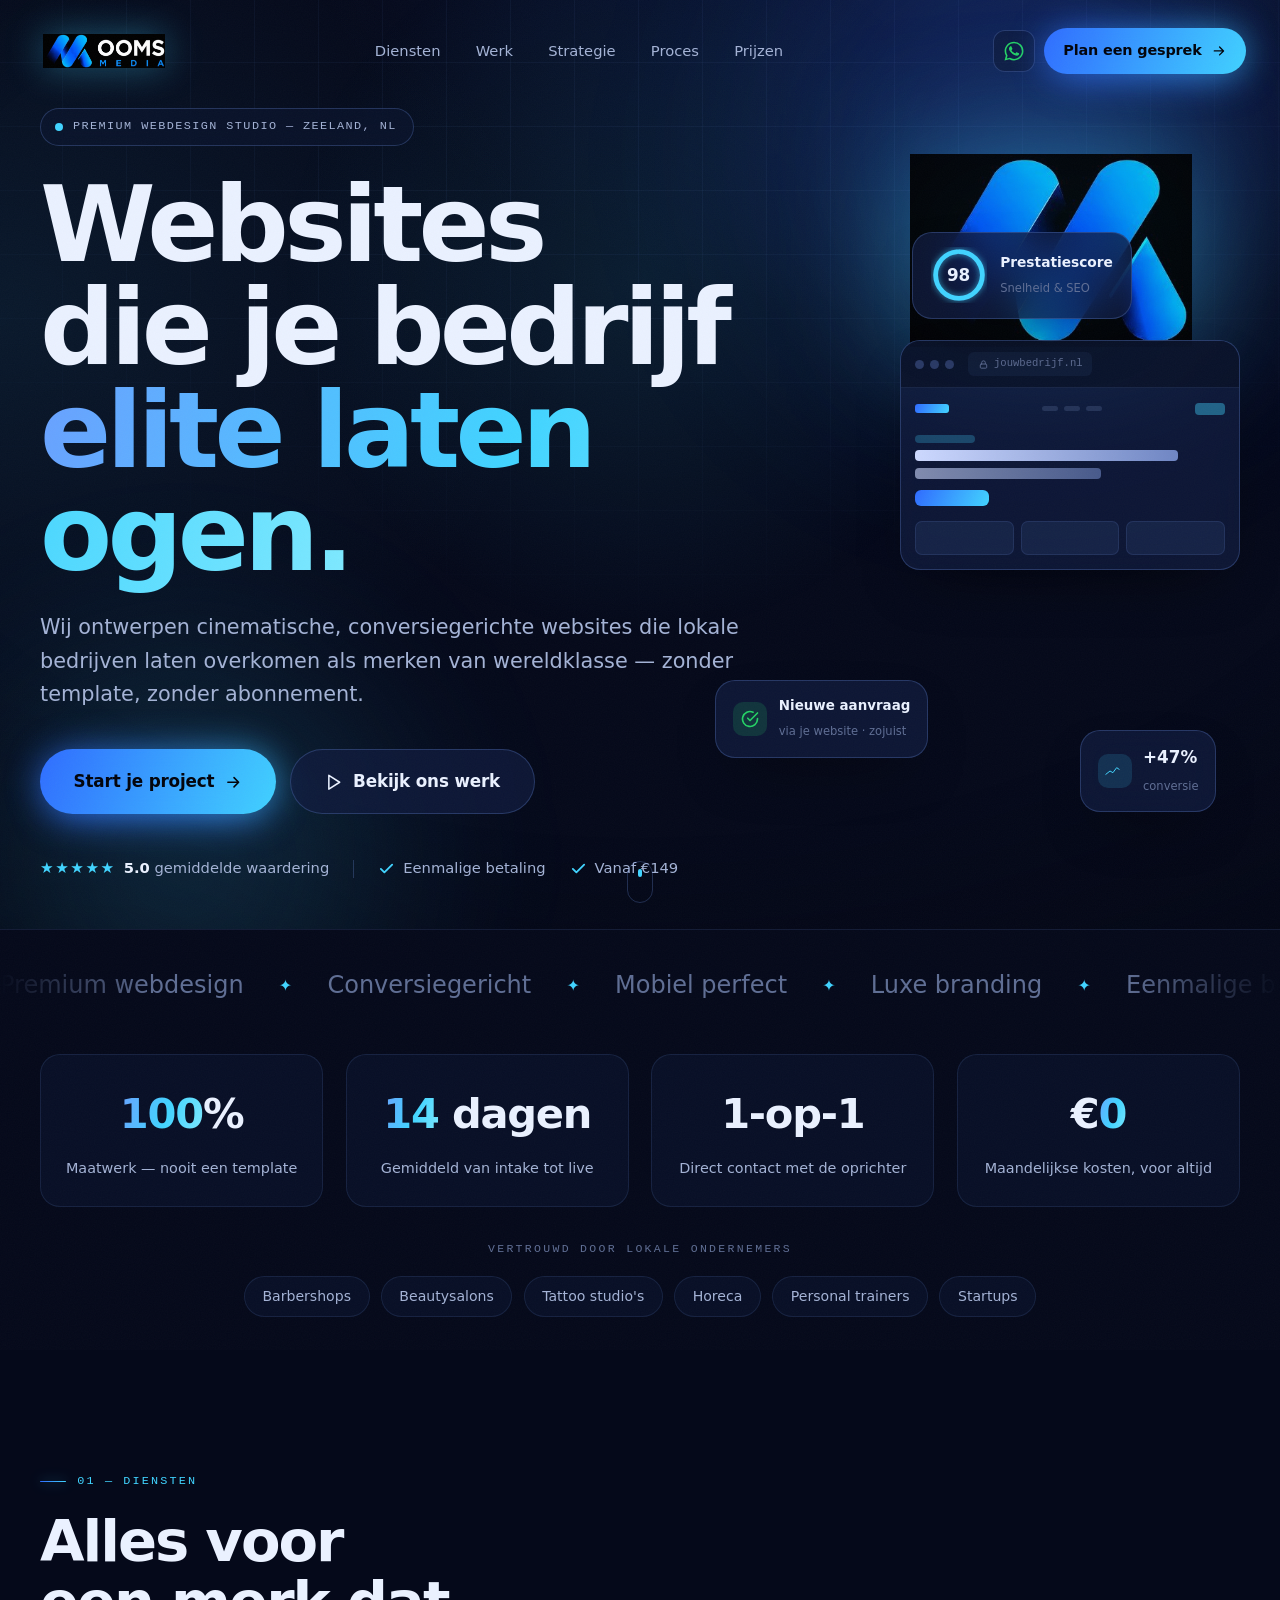
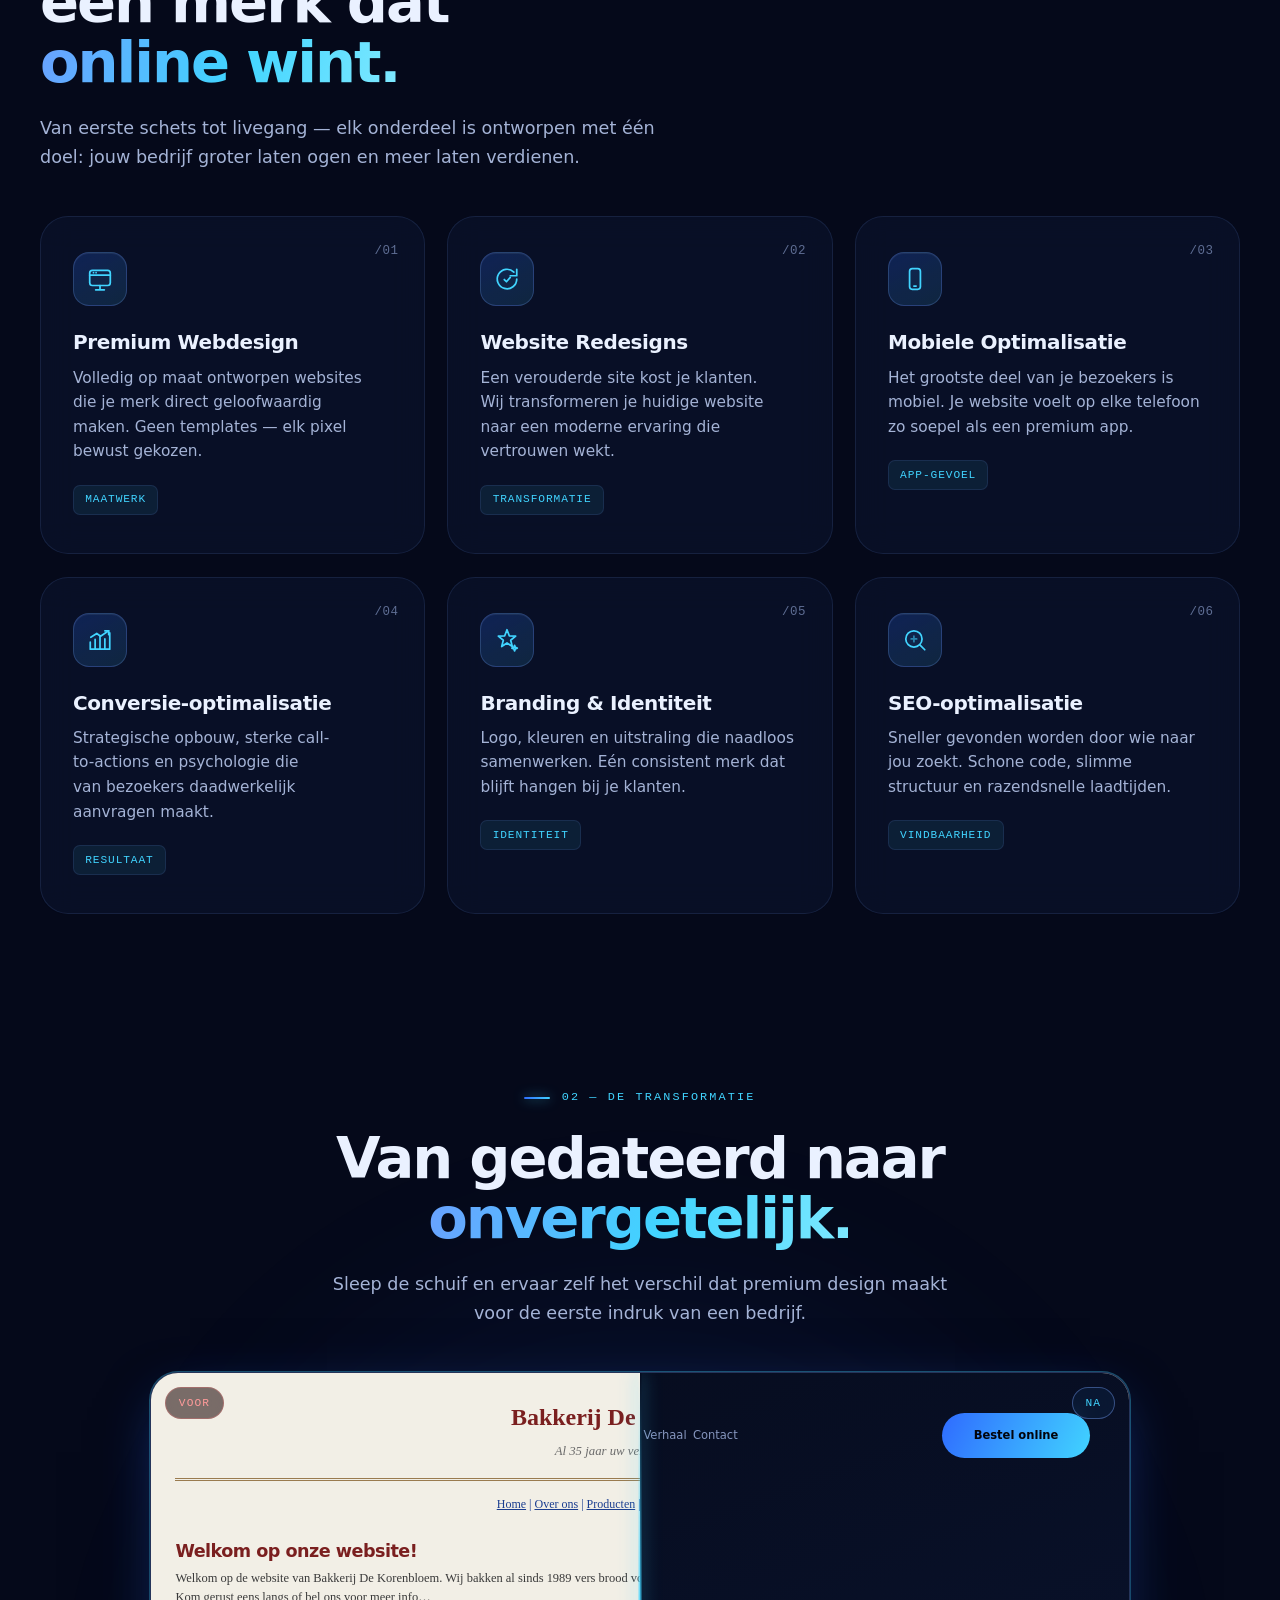
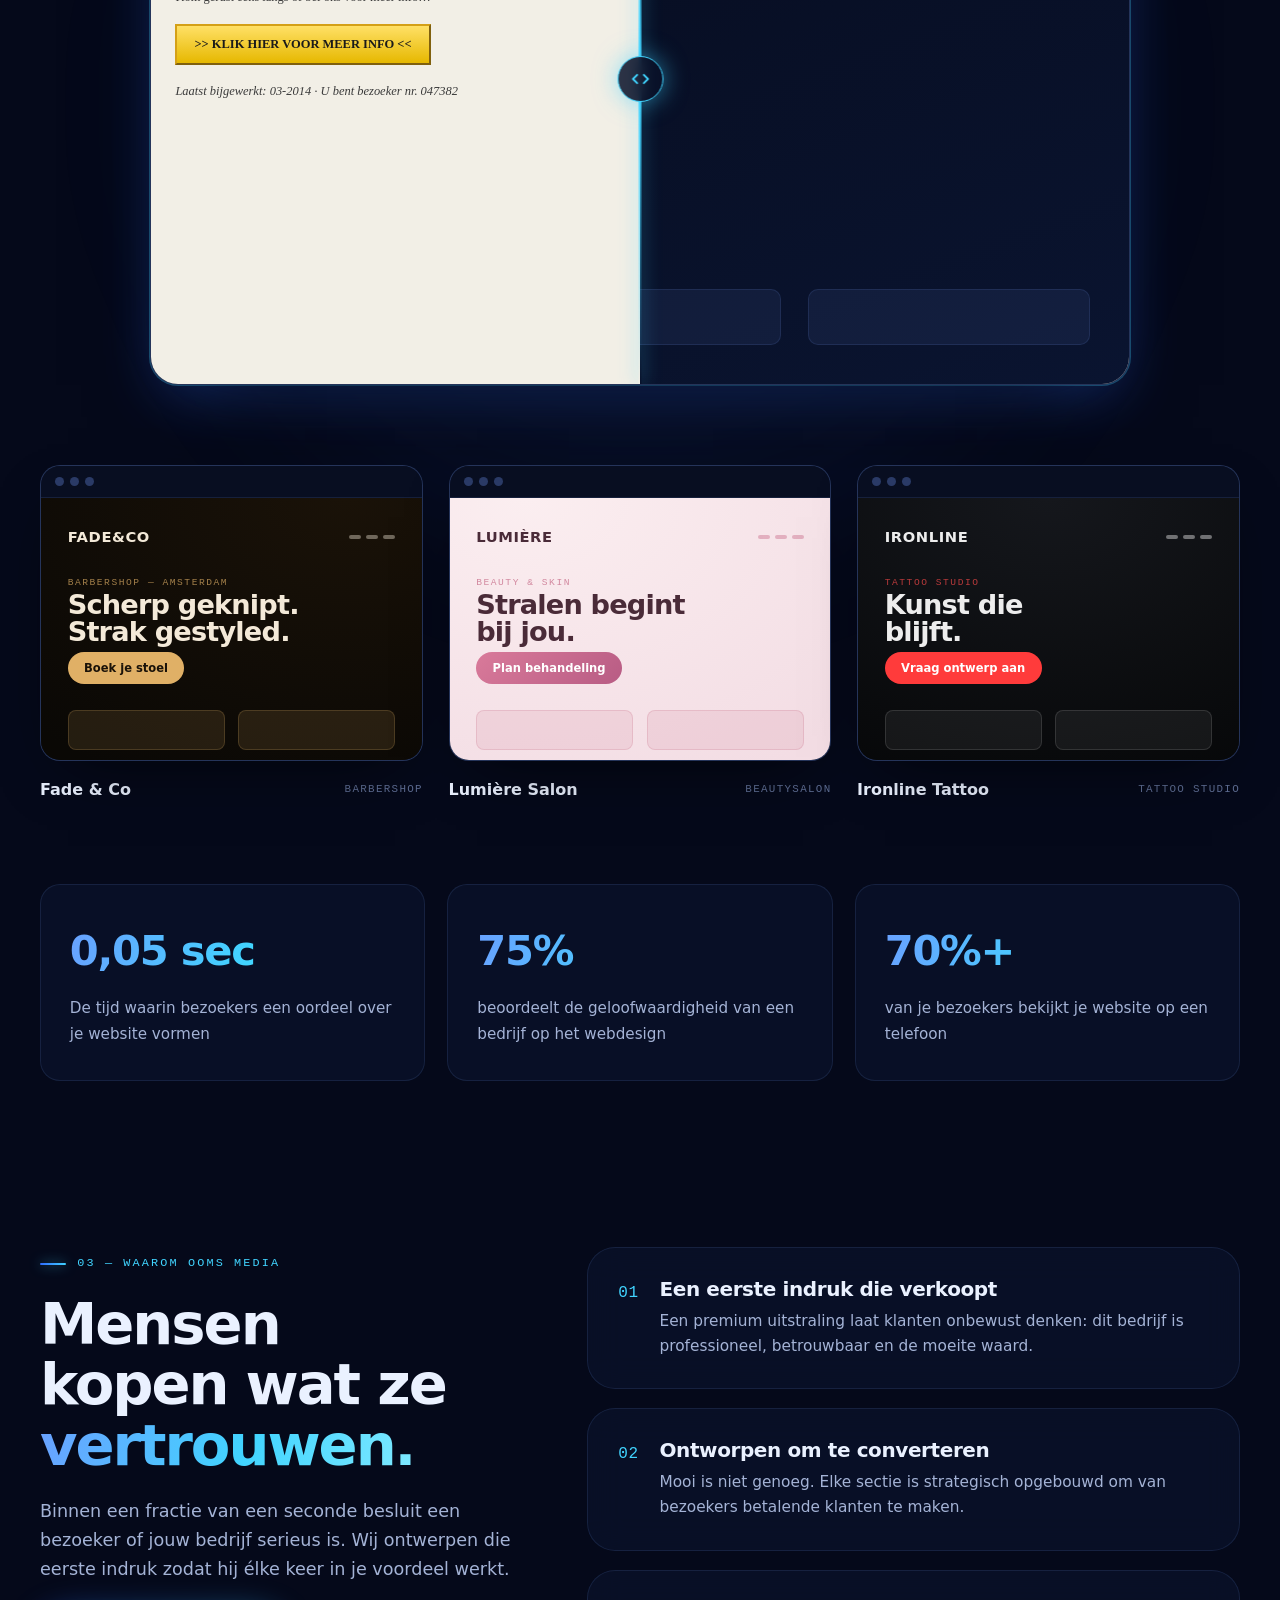
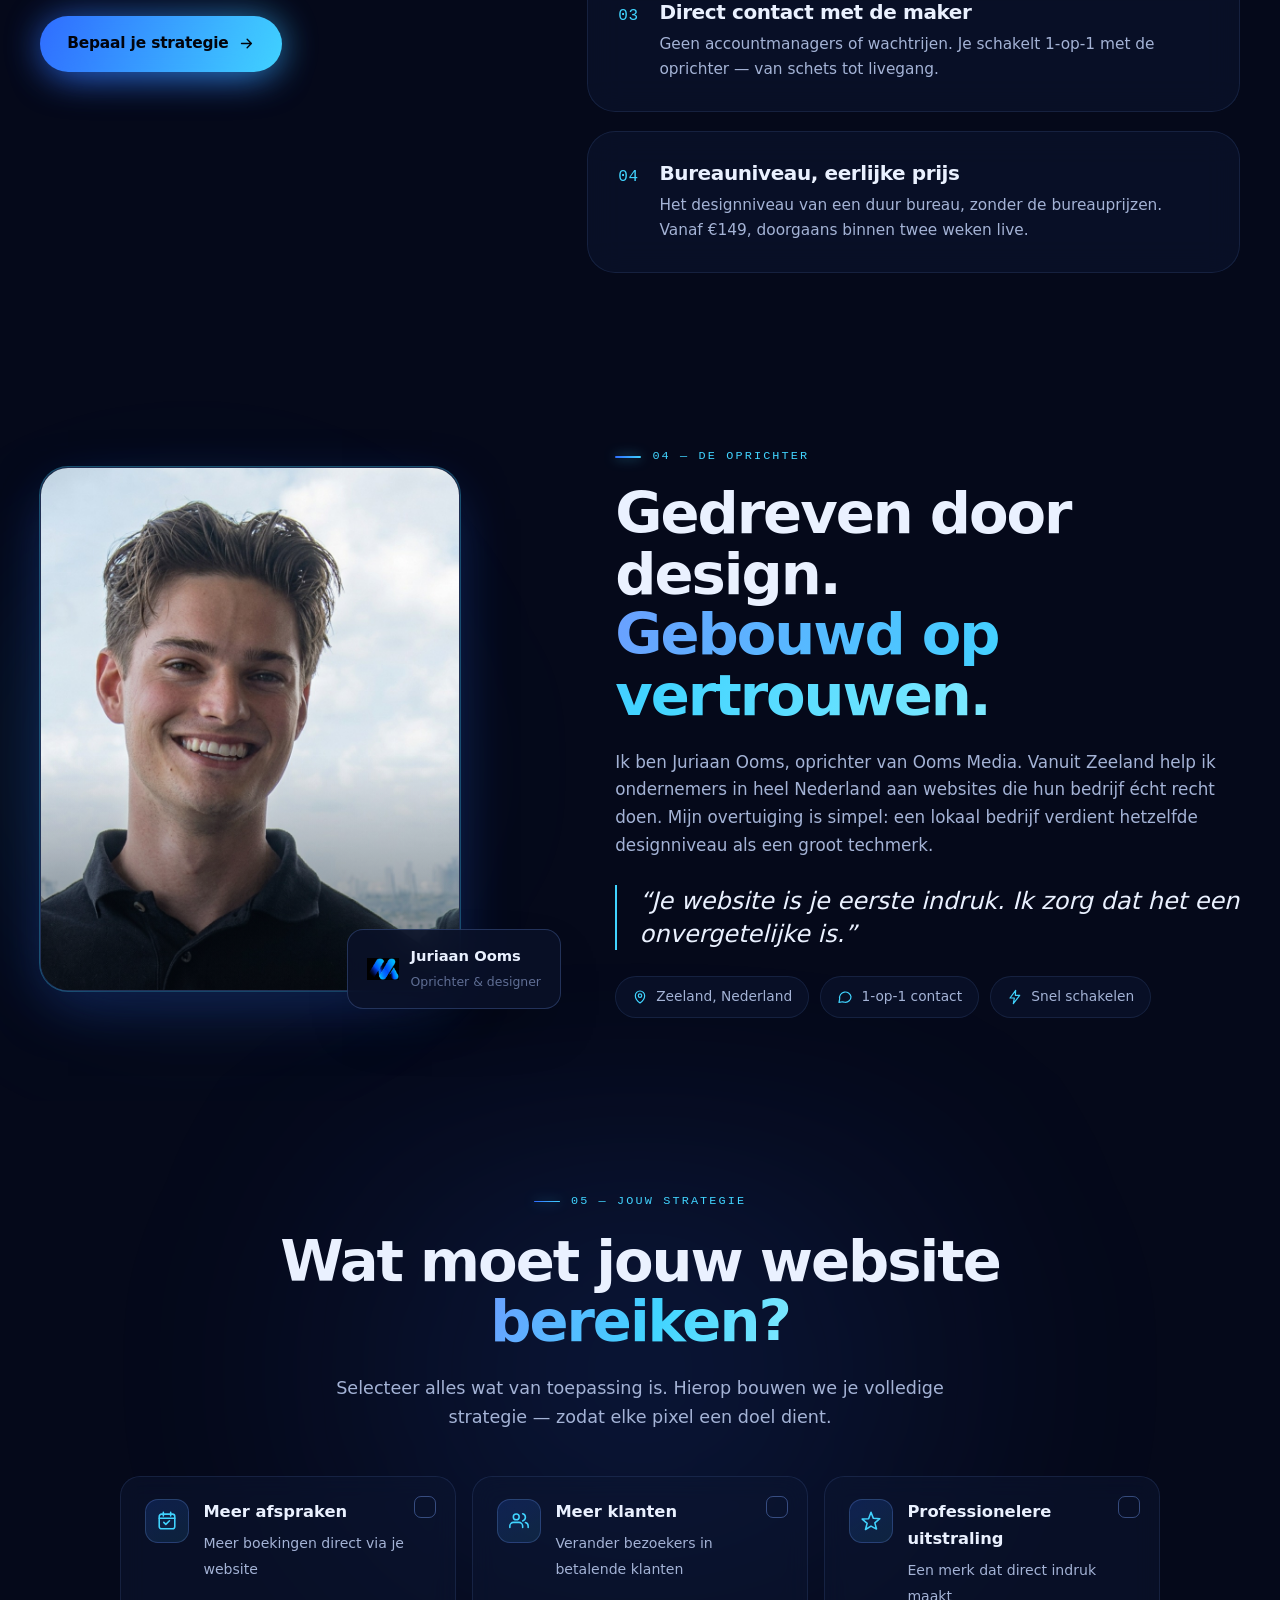
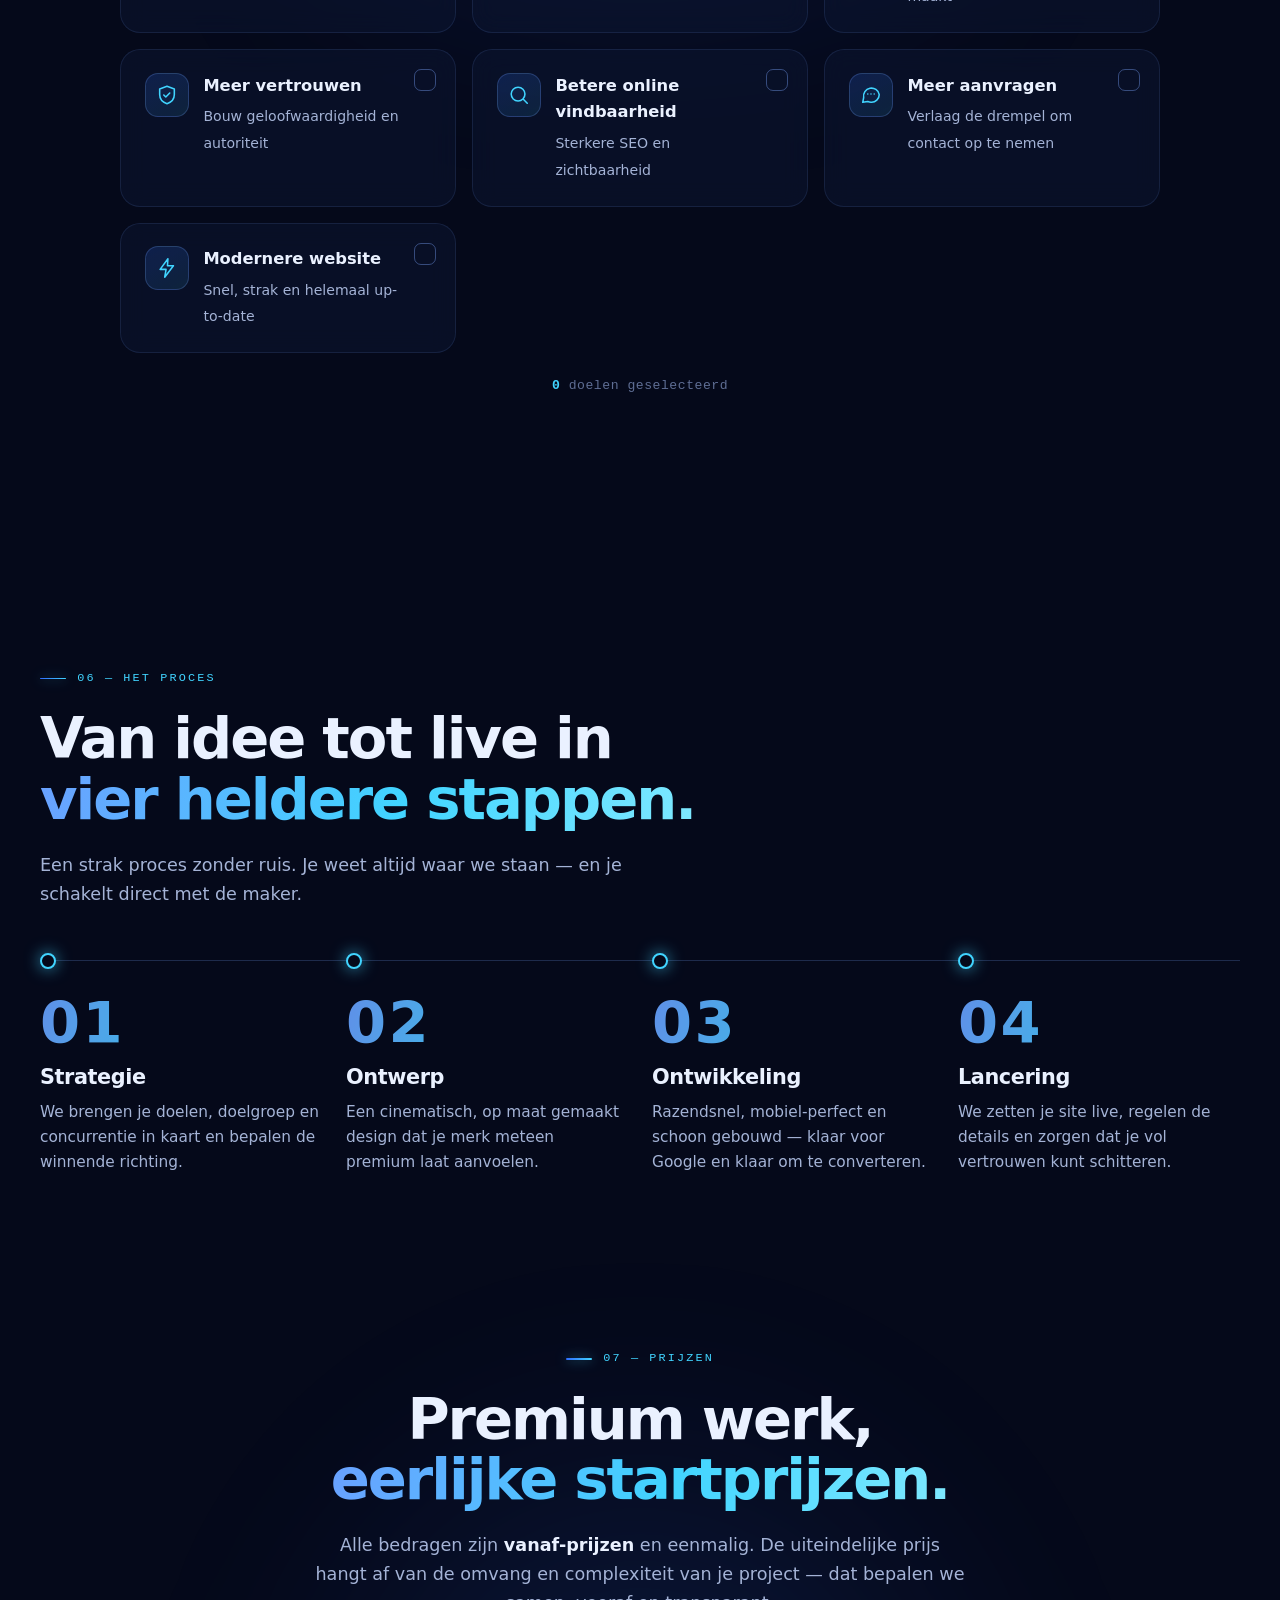
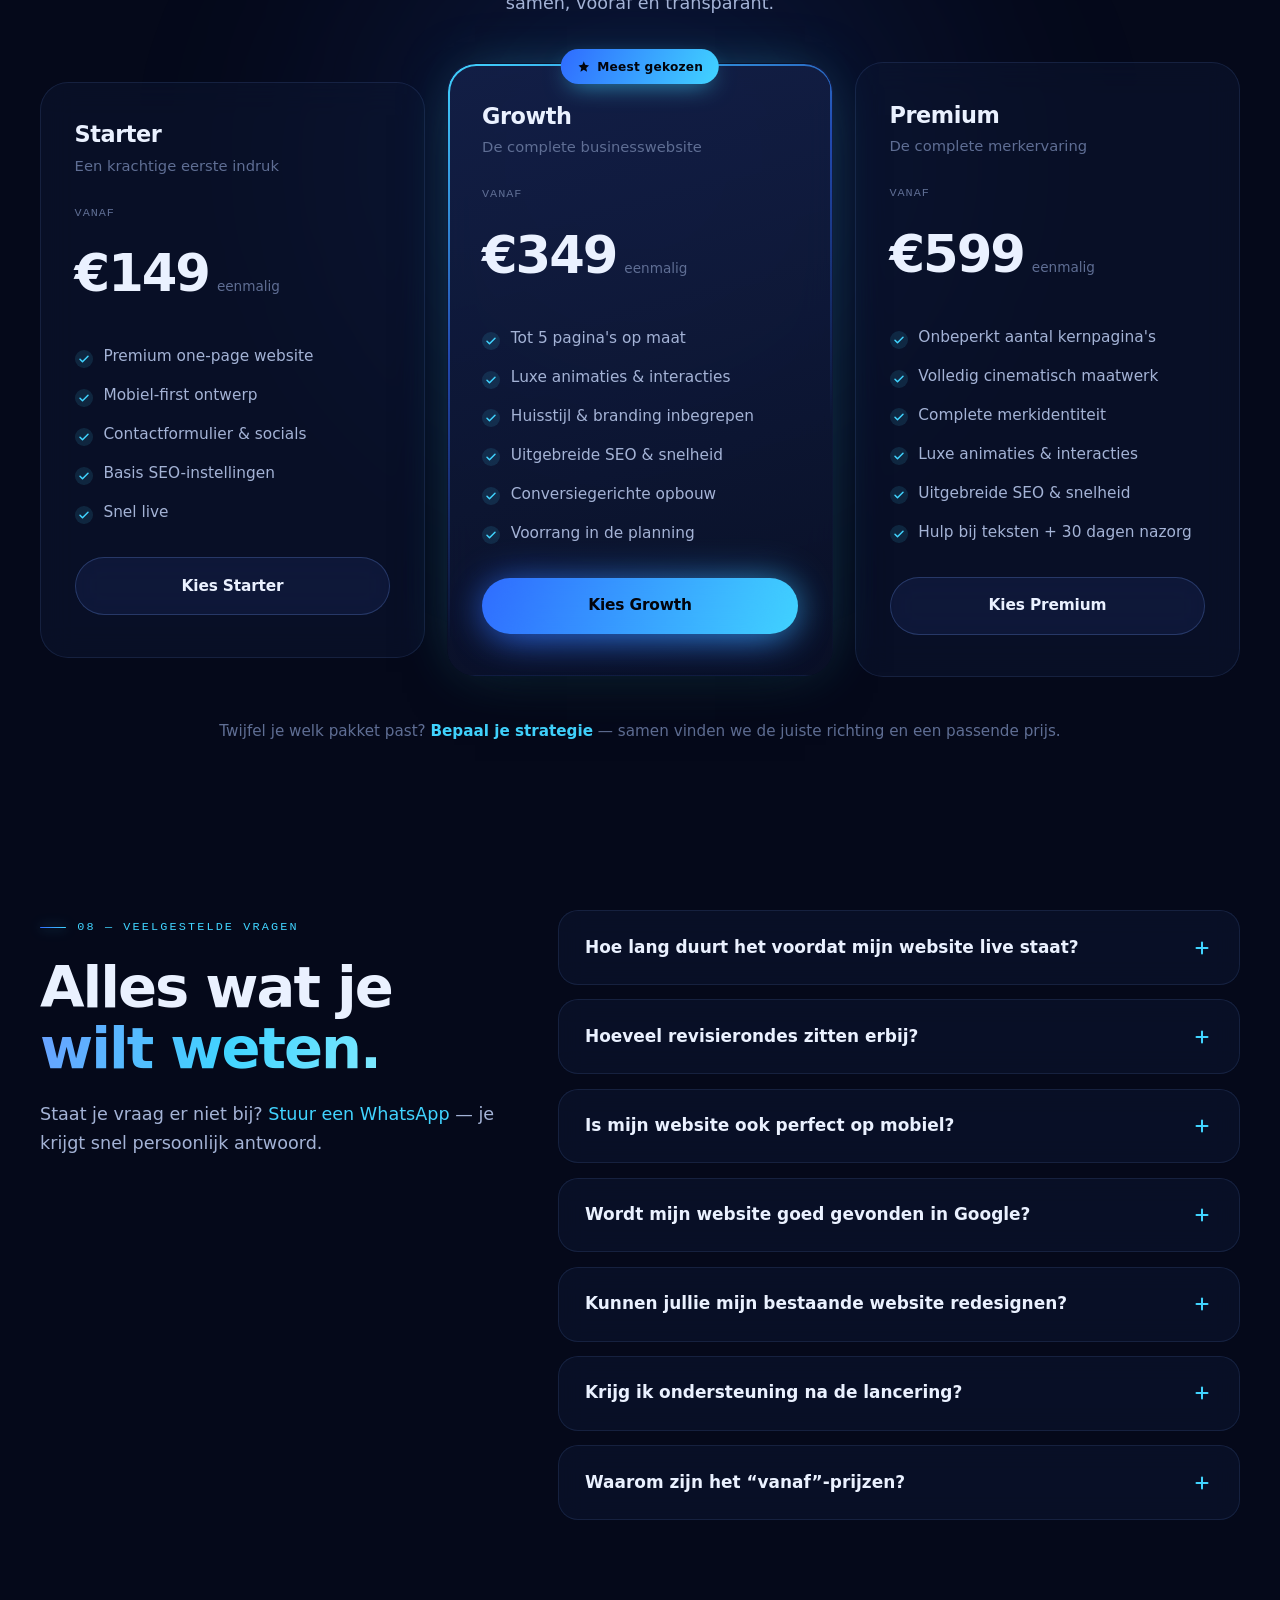
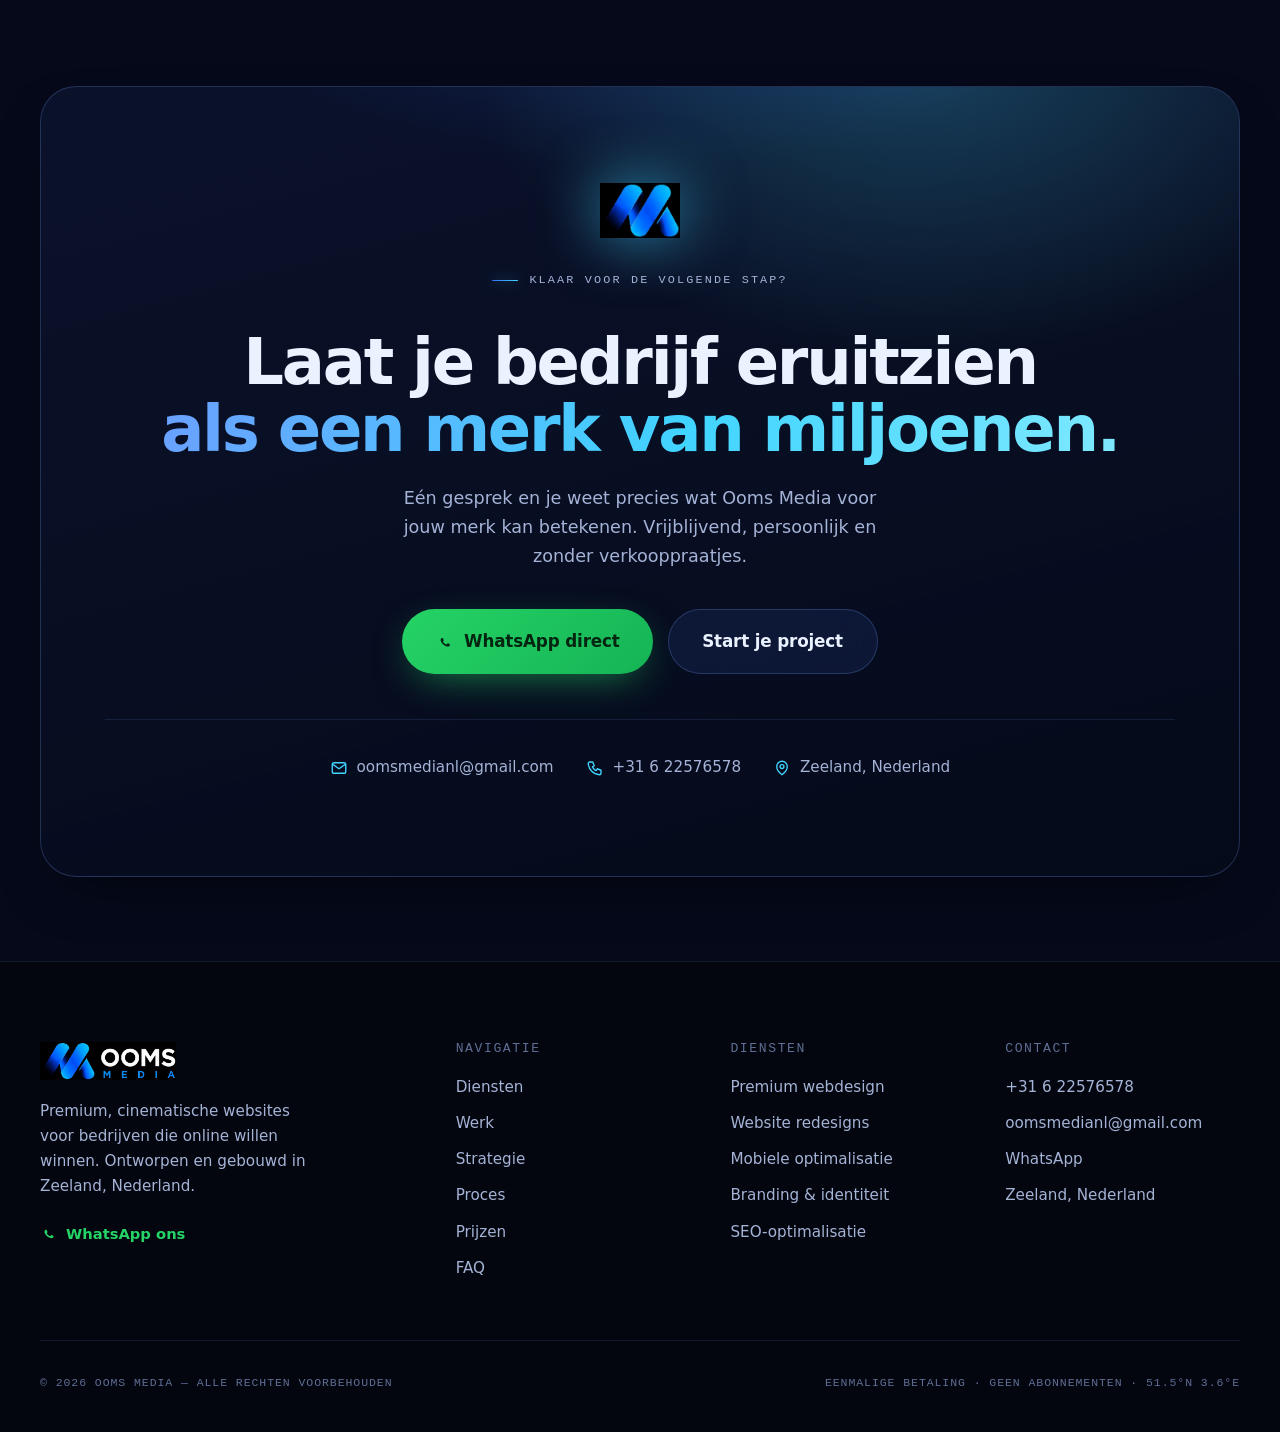
==== commit 8ca348f6: "Add files via upload" ====
--- a/index.html
+++ b/index.html
@@ -13,7 +13,7 @@
   <meta property="og:type" content="website" />
   <meta property="og:title" content="Ooms Media — Premium websites die je bedrijf elite laten ogen" />
   <meta property="og:description" content="Cinematische, conversiegerichte websites voor lokale ondernemers. Eenmalige betaling, geen abonnementen — vanaf €149." />
-  <meta property="og:image" content="assets/og-image.png" />
+  <meta property="og:image" content="og-image.png" />
   <meta property="og:image:width" content="1536" />
   <meta property="og:image:height" content="1024" />
   <meta property="og:locale" content="nl_NL" />
@@ -21,16 +21,16 @@
   <meta name="twitter:card" content="summary_large_image" />
   <meta name="twitter:title" content="Ooms Media — Premium websites die je bedrijf elite laten ogen" />
   <meta name="twitter:description" content="Cinematische, conversiegerichte websites voor lokale ondernemers. Vanaf €149." />
-  <meta name="twitter:image" content="assets/og-image.png" />
-
-  <link rel="icon" type="image/png" href="assets/logo-mark.png" />
-  <link rel="apple-touch-icon" href="assets/logo-mark.png" />
+  <meta name="twitter:image" content="og-image.png" />
+
+  <link rel="icon" type="image/png" href="logo-mark.png" />
+  <link rel="apple-touch-icon" href="logo-mark.png" />
 
   <link rel="preconnect" href="https://fonts.googleapis.com" />
   <link rel="preconnect" href="https://fonts.gstatic.com" crossorigin />
   <link href="https://fonts.googleapis.com/css2?family=Space+Grotesk:wght@400;500;600;700&family=Inter:wght@400;500;600;700&family=JetBrains+Mono:wght@400;500;600&display=swap" rel="stylesheet" />
 
-  <link rel="stylesheet" href="css/style.css" />
+  <link rel="stylesheet" href="style.css" />
 
   <script type="application/ld+json">
   {
@@ -60,7 +60,7 @@
   <header class="nav" id="nav">
     <div class="nav__inner">
       <a href="#hero" class="nav__brand" aria-label="Ooms Media — naar boven">
-        <img src="assets/logo-full.png" alt="Ooms Media" class="nav__logo" width="160" height="45" />
+        <img src="logo-full.png" alt="Ooms Media" class="nav__logo" width="160" height="45" />
       </a>
 
       <nav class="nav__links" aria-label="Hoofdnavigatie">
@@ -164,7 +164,7 @@
         <!-- Floating cinematic UI cluster -->
         <div class="hero__stage" aria-hidden="true">
           <div class="hero__mark" data-hero="5" data-parallax="22">
-            <img src="assets/logo-mark.png" alt="" width="120" height="82" />
+            <img src="logo-mark.png" alt="" width="120" height="82" />
           </div>
 
           <div class="hero__panel hero__panel--browser" data-hero="6" data-parallax="-14">
@@ -549,10 +549,10 @@
         <div class="founder">
           <div class="founder__visual" data-reveal>
             <div class="founder__frame">
-              <img src="assets/founder.jpg" alt="Juriaan Ooms, oprichter van Ooms Media" loading="lazy" width="900" height="1124" />
+              <img src="founder.jpg" alt="Juriaan Ooms, oprichter van Ooms Media" loading="lazy" width="900" height="1124" />
             </div>
             <div class="founder__card">
-              <img src="assets/logo-mark.png" alt="" width="34" height="23" loading="lazy" />
+              <img src="logo-mark.png" alt="" width="34" height="23" loading="lazy" />
               <div>
                 <strong>Juriaan Ooms</strong>
                 <span>Oprichter &amp; designer</span>
@@ -922,7 +922,7 @@
       <div class="container">
         <div class="cta" data-reveal>
           <div class="cta__aurora" aria-hidden="true"></div>
-          <img src="assets/logo-mark.png" alt="" class="cta__mark" loading="lazy" width="120" height="82" />
+          <img src="logo-mark.png" alt="" class="cta__mark" loading="lazy" width="120" height="82" />
           <p class="eyebrow eyebrow--center"><span class="mono">KLAAR VOOR DE VOLGENDE STAP?</span></p>
           <h2>Laat je bedrijf eruitzien<br /><span class="text-gradient">als een merk van miljoenen.</span></h2>
           <p>Eén gesprek en je weet precies wat Ooms Media voor jouw merk kan betekenen. Vrijblijvend, persoonlijk en zonder verkooppraatjes.</p>
@@ -957,7 +957,7 @@
     <div class="container">
       <div class="footer__grid">
         <div class="footer__brand">
-          <img src="assets/logo-full.png" alt="Ooms Media" width="170" height="47" loading="lazy" />
+          <img src="logo-full.png" alt="Ooms Media" width="170" height="47" loading="lazy" />
           <p>Premium, cinematische websites voor bedrijven die online willen winnen. Ontworpen en gebouwd in Zeeland, Nederland.</p>
           <a href="https://wa.me/31622576578" target="_blank" rel="noopener" class="footer__wa">
             <svg viewBox="0 0 24 24" fill="currentColor" aria-hidden="true"><path d="M17.5 14.4c-.3-.15-1.77-.87-2.04-.97-.27-.1-.47-.15-.67.15-.2.3-.77.97-.95 1.17-.17.2-.35.22-.65.07-.3-.15-1.26-.46-2.4-1.48-.89-.79-1.49-1.77-1.66-2.07-.17-.3-.02-.46.13-.61.13-.13.3-.35.45-.52.15-.17.2-.3.3-.5.1-.2.05-.37-.02-.52-.08-.15-.67-1.62-.92-2.22-.24-.58-.49-.5-.67-.51l-.57-.01c-.2 0-.52.07-.8.37-.27.3-1.04 1.02-1.04 2.49 0 1.47 1.07 2.89 1.22 3.09.15.2 2.1 3.2 5.08 4.49.71.31 1.26.49 1.69.62.71.23 1.36.2 1.87.12.57-.08 1.77-.72 2.02-1.42.25-.7.25-1.3.17-1.42-.07-.13-.27-.2-.57-.35z"/></svg>
@@ -1002,6 +1002,6 @@
     <span class="wa-float__pulse" aria-hidden="true"></span>
   </a>
 
-  <script src="js/main.js" defer></script>
+  <script src="main.js" defer></script>
 </body>
 </html>
--- a/style.css
+++ b/style.css
@@ -0,0 +1,1222 @@
+/* ═══════════════════════════════════════════════════════════════════════════
+   OOMS MEDIA — Premium webdesign studio
+   Design system · obsidian navy · electric cyan · cinematic glow · glassmorphism
+   ───────────────────────────────────────────────────────────────────────────
+   TABLE OF CONTENTS
+   01 · Tokens                07 · Services
+   02 · Reset & base          08 · Showcase / Portfolio
+   03 · Typography            09 · Why
+   04 · Utilities             10 · Founder
+   05 · Buttons               11 · Goals (strategy form)
+   06 · Navigation            12 · Process
+       · Mobile menu          13 · Pricing
+       · Hero                 14 · FAQ · CTA · Footer · WhatsApp float
+       · Trust strip          15 · Reveal & motion · 16 · Responsive
+   ═══════════════════════════════════════════════════════════════════════════ */
+
+/* ── 01 · TOKENS ─────────────────────────────────────────────────────────── */
+:root {
+  /* surfaces */
+  --bg-0: #03060e;
+  --bg-1: #05091a;
+  --bg-2: #0a1126;
+  --bg-3: #0e1631;
+
+  --glass:   rgba(13, 22, 50, 0.50);
+  --glass-2: rgba(17, 28, 62, 0.74);
+  --glass-3: rgba(10, 17, 40, 0.85);
+
+  --line:   rgba(122, 165, 255, 0.12);
+  --line-2: rgba(122, 165, 255, 0.24);
+  --line-3: rgba(122, 165, 255, 0.40);
+
+  /* text */
+  --text-hi:  #eaf1ff;
+  --text-mid: #a4b3d6;
+  --text-low: #5f6e94;
+
+  /* brand */
+  --blue:    #2f6bff;
+  --cyan:    #41d4ff;
+  --cyan-hi: #7fe9ff;
+  --wa:      #25d366;
+
+  --grad:      linear-gradient(115deg, #2f6bff 0%, #41d4ff 100%);
+  --grad-text: linear-gradient(108deg, #6aa0ff 0%, #41d4ff 55%, #7fe9ff 100%);
+  --grad-soft: linear-gradient(115deg, rgba(47,107,255,0.22), rgba(65,212,255,0.22));
+
+  /* type */
+  --font-display: "Space Grotesk", "Inter", system-ui, sans-serif;
+  --font-body: "Inter", system-ui, -apple-system, sans-serif;
+  --font-mono: "JetBrains Mono", ui-monospace, "SFMono-Regular", monospace;
+
+  /* shape & motion */
+  --radius-sm: 14px;
+  --radius:    20px;
+  --radius-lg: 28px;
+  --radius-xl: 36px;
+  --ease: cubic-bezier(0.16, 1, 0.3, 1);
+  --ease-spring: cubic-bezier(0.34, 1.56, 0.64, 1);
+
+  --shadow-card: 0 24px 60px -28px rgba(0, 0, 0, 0.7);
+  --shadow-glow: 0 0 0 1px rgba(65, 212, 255, 0.35), 0 18px 60px -16px rgba(47, 107, 255, 0.55);
+
+  --nav-h: 84px;
+}
+
+/* ── 02 · RESET & BASE ───────────────────────────────────────────────────── */
+*, *::before, *::after { margin: 0; padding: 0; box-sizing: border-box; }
+
+html {
+  color-scheme: dark;
+  scroll-behavior: smooth;
+  -webkit-text-size-adjust: 100%;
+  scroll-padding-top: var(--nav-h);
+}
+
+body {
+  font-family: var(--font-body);
+  font-size: 1rem;
+  line-height: 1.65;
+  color: var(--text-mid);
+  background: var(--bg-1);
+  overflow-x: hidden;
+  -webkit-font-smoothing: antialiased;
+  text-rendering: optimizeLegibility;
+}
+
+/* Ambient page gradient behind everything */
+body::before {
+  content: "";
+  position: fixed;
+  inset: 0;
+  z-index: -2;
+  background:
+    radial-gradient(1200px 700px at 80% -10%, rgba(47, 107, 255, 0.16), transparent 60%),
+    radial-gradient(1000px 800px at 0% 35%, rgba(65, 212, 255, 0.08), transparent 55%),
+    var(--bg-1);
+}
+
+/* Cinematic film grain */
+body::after {
+  content: "";
+  position: fixed;
+  inset: -50%;
+  z-index: 9999;
+  pointer-events: none;
+  opacity: 0.03;
+  background-image: url("data:image/svg+xml,%3Csvg xmlns='http://www.w3.org/2000/svg' width='220' height='220'%3E%3Cfilter id='n'%3E%3CfeTurbulence type='fractalNoise' baseFrequency='0.85' numOctaves='2' stitchTiles='stitch'/%3E%3C/filter%3E%3Crect width='100%25' height='100%25' filter='url(%23n)'/%3E%3C/svg%3E");
+}
+
+img, svg { display: block; max-width: 100%; }
+a { color: inherit; text-decoration: none; }
+ul, ol { list-style: none; }
+button { font: inherit; color: inherit; cursor: pointer; background: none; border: none; }
+input, textarea { font: inherit; }
+
+::selection { background: rgba(65, 212, 255, 0.32); color: #fff; }
+
+::-webkit-scrollbar { width: 11px; }
+::-webkit-scrollbar-track { background: var(--bg-0); }
+::-webkit-scrollbar-thumb { background: #1b2647; border-radius: 8px; border: 2px solid var(--bg-0); }
+::-webkit-scrollbar-thumb:hover { background: #2a3a66; }
+
+:focus-visible { outline: 2px solid var(--cyan); outline-offset: 3px; border-radius: 6px; }
+
+/* ── 03 · TYPOGRAPHY ─────────────────────────────────────────────────────── */
+h1, h2, h3, h4 {
+  font-family: var(--font-display);
+  font-weight: 600;
+  line-height: 1.05;
+  color: var(--text-hi);
+  letter-spacing: -0.03em;
+  text-wrap: balance;
+}
+h2 { font-size: clamp(2.1rem, 5vw, 3.6rem); letter-spacing: -0.035em; }
+h3 { font-size: 1.25rem; letter-spacing: -0.02em; line-height: 1.2; }
+p { text-wrap: pretty; }
+
+/* ── 04 · UTILITIES ──────────────────────────────────────────────────────── */
+.container { width: min(100% - 2.5rem, 1200px); margin-inline: auto; }
+
+.mono {
+  font-family: var(--font-mono);
+  font-weight: 500;
+  letter-spacing: 0.04em;
+  font-feature-settings: "ss01";
+}
+
+.text-gradient {
+  background: var(--grad-text);
+  -webkit-background-clip: text; background-clip: text;
+  -webkit-text-fill-color: transparent; color: transparent;
+}
+
+.eyebrow {
+  display: inline-flex;
+  align-items: center;
+  gap: 0.7rem;
+  font-size: 0.74rem;
+  color: var(--cyan);
+  margin-bottom: 1.3rem;
+  text-transform: uppercase;
+}
+.eyebrow .mono { font-size: 0.74rem; letter-spacing: 0.18em; }
+.eyebrow::before {
+  content: "";
+  width: 26px; height: 1.5px;
+  background: var(--grad);
+  border-radius: 2px;
+  box-shadow: 0 0 12px rgba(65, 212, 255, 0.7);
+}
+.eyebrow--center { justify-content: center; }
+
+.section {
+  position: relative;
+  padding: clamp(3.25rem, 6.5vw, 5.5rem) 0;
+  scroll-margin-top: var(--nav-h);
+}
+.section__head { max-width: 660px; margin-bottom: clamp(1.75rem, 3.5vw, 2.75rem); }
+.section__head--center { max-width: 720px; margin-inline: auto; text-align: center; }
+.section__sub {
+  margin-top: 1.3rem;
+  font-size: 1.1rem;
+  color: var(--text-mid);
+  max-width: 58ch;
+}
+.section__head--center .section__sub { margin-inline: auto; }
+.section__sub strong { color: var(--text-hi); font-weight: 600; }
+.section__sub a { color: var(--cyan); }
+.section__sub a:hover { text-decoration: underline; }
+
+.sr-only {
+  position: absolute; width: 1px; height: 1px; padding: 0; margin: -1px;
+  overflow: hidden; clip: rect(0 0 0 0); white-space: nowrap; border: 0;
+}
+.skip-link {
+  position: fixed; top: -60px; left: 16px; z-index: 10000;
+  background: var(--bg-3); color: var(--text-hi);
+  padding: 0.7rem 1.1rem; border-radius: 10px; border: 1px solid var(--line-2);
+  transition: top 0.3s var(--ease);
+}
+.skip-link:focus { top: 16px; }
+
+.scroll-progress {
+  position: fixed; top: 0; left: 0; height: 2px; width: 0;
+  background: var(--grad);
+  box-shadow: 0 0 14px rgba(65, 212, 255, 0.8);
+  z-index: 10001;
+  transition: width 0.1s linear;
+}
+
+/* Generic glassy card with cursor spotlight */
+.card {
+  position: relative;
+  background: var(--glass);
+  border: 1px solid var(--line);
+  border-radius: var(--radius-lg);
+  backdrop-filter: blur(16px);
+  -webkit-backdrop-filter: blur(16px);
+  overflow: hidden;
+  transition: transform 0.5s var(--ease), border-color 0.5s var(--ease), box-shadow 0.5s var(--ease);
+}
+.card::before {
+  content: "";
+  position: absolute; inset: 0;
+  border-radius: inherit;
+  pointer-events: none;
+  opacity: 0;
+  background: radial-gradient(380px circle at var(--mx, 50%) var(--my, 0%), rgba(65, 212, 255, 0.14), transparent 60%);
+  transition: opacity 0.5s var(--ease);
+}
+.card:hover::before { opacity: 1; }
+
+/* ── 05 · BUTTONS ────────────────────────────────────────────────────────── */
+.btn {
+  position: relative;
+  display: inline-flex;
+  align-items: center;
+  justify-content: center;
+  gap: 0.6rem;
+  padding: 0.95rem 1.7rem;
+  border-radius: 999px;
+  font-family: var(--font-body);
+  font-size: 0.96rem;
+  font-weight: 600;
+  letter-spacing: -0.01em;
+  color: var(--text-hi);
+  white-space: nowrap;
+  cursor: pointer;
+  isolation: isolate;
+  transition: transform 0.4s var(--ease), box-shadow 0.4s var(--ease), background 0.4s var(--ease), border-color 0.4s var(--ease);
+}
+.btn svg { width: 1.1em; height: 1.1em; flex-shrink: 0; }
+.btn:active { transform: scale(0.97); }
+.btn:disabled, .btn.is-loading { opacity: 0.65; cursor: progress; pointer-events: none; transform: none; }
+
+.btn--primary {
+  background: var(--grad);
+  color: #02040c;
+  box-shadow: 0 12px 40px -12px rgba(47, 107, 255, 0.7);
+}
+.btn--primary::after {
+  content: "";
+  position: absolute; inset: 0; border-radius: inherit; z-index: -1;
+  background: var(--grad);
+  filter: blur(18px); opacity: 0.55;
+  transition: opacity 0.4s var(--ease);
+}
+.btn--primary:hover { transform: translateY(-3px); box-shadow: 0 18px 50px -10px rgba(65, 212, 255, 0.75); }
+.btn--primary:hover::after { opacity: 0.9; }
+
+.btn--glass {
+  background: var(--glass-2);
+  border: 1px solid var(--line-2);
+  backdrop-filter: blur(14px);
+  -webkit-backdrop-filter: blur(14px);
+}
+.btn--glass:hover { transform: translateY(-3px); border-color: var(--line-3); background: rgba(22, 35, 76, 0.85); }
+
+.btn--whatsapp {
+  background: linear-gradient(135deg, #25d366, #15b455);
+  color: #042611;
+  box-shadow: 0 12px 40px -14px rgba(37, 211, 102, 0.7);
+}
+.btn--whatsapp:hover { transform: translateY(-3px); box-shadow: 0 18px 50px -12px rgba(37, 211, 102, 0.85); }
+
+.btn--sm { padding: 0.68rem 1.2rem; font-size: 0.9rem; }
+.btn--lg { padding: 1.1rem 2.1rem; font-size: 1.05rem; }
+.btn--block { width: 100%; }
+
+/* ── 06 · NAVIGATION ─────────────────────────────────────────────────────── */
+.nav {
+  position: fixed;
+  top: 0; left: 0; right: 0;
+  z-index: 1000;
+  padding: 16px 20px;
+  transition: padding 0.4s var(--ease);
+}
+.nav__inner {
+  width: min(100% - 0px, 1240px);
+  margin-inline: auto;
+  display: flex;
+  align-items: center;
+  justify-content: space-between;
+  gap: 1.5rem;
+  padding: 0.7rem 0.8rem 0.7rem 1.4rem;
+  border-radius: 20px;
+  border: 1px solid transparent;
+  background: transparent;
+  transition: background 0.4s var(--ease), border-color 0.4s var(--ease), box-shadow 0.4s var(--ease), padding 0.4s var(--ease);
+}
+.nav.scrolled { padding-top: 10px; padding-bottom: 10px; }
+.nav.scrolled .nav__inner {
+  background: rgba(7, 12, 28, 0.72);
+  border-color: var(--line);
+  box-shadow: 0 18px 50px -24px rgba(0, 0, 0, 0.8), inset 0 1px 0 rgba(255, 255, 255, 0.04);
+  backdrop-filter: blur(20px) saturate(150%);
+  -webkit-backdrop-filter: blur(20px) saturate(150%);
+}
+.nav__brand { display: flex; align-items: center; flex-shrink: 0; }
+.nav__logo {
+  height: 34px; width: auto;
+  filter: drop-shadow(0 0 18px rgba(65, 212, 255, 0.35));
+  transition: filter 0.4s var(--ease);
+}
+.nav__brand:hover .nav__logo { filter: drop-shadow(0 0 26px rgba(65, 212, 255, 0.6)); }
+
+.nav__links { display: flex; gap: 0.4rem; }
+.nav__links a {
+  position: relative;
+  padding: 0.5rem 0.9rem;
+  font-size: 0.92rem;
+  font-weight: 500;
+  color: var(--text-mid);
+  border-radius: 10px;
+  transition: color 0.3s var(--ease), background 0.3s var(--ease);
+}
+.nav__links a:hover { color: var(--text-hi); background: rgba(122, 165, 255, 0.08); }
+
+.nav__actions { display: flex; align-items: center; gap: 0.6rem; }
+.nav__icon-btn {
+  display: grid; place-items: center;
+  width: 42px; height: 42px;
+  border-radius: 12px;
+  color: var(--wa);
+  border: 1px solid var(--line-2);
+  background: var(--glass);
+  transition: transform 0.3s var(--ease), border-color 0.3s var(--ease), background 0.3s var(--ease);
+}
+.nav__icon-btn svg { width: 20px; height: 20px; }
+.nav__icon-btn:hover { transform: translateY(-2px); border-color: rgba(37, 211, 102, 0.5); background: rgba(37, 211, 102, 0.12); }
+
+.nav__burger {
+  display: none;
+  width: 44px; height: 44px;
+  border-radius: 12px;
+  border: 1px solid var(--line-2);
+  background: var(--glass);
+  position: relative;
+}
+.nav__burger span {
+  position: absolute; left: 12px; right: 12px; height: 2px;
+  background: var(--text-hi); border-radius: 2px;
+  transition: transform 0.4s var(--ease), opacity 0.3s var(--ease), top 0.3s var(--ease);
+}
+.nav__burger span:nth-child(1) { top: 18px; }
+.nav__burger span:nth-child(2) { top: 25px; }
+.nav__burger.open span:nth-child(1) { top: 21px; transform: rotate(45deg); }
+.nav__burger.open span:nth-child(2) { top: 21px; transform: rotate(-45deg); }
+
+/* ── Mobile menu ─────────────────────────────────────────────────────────── */
+.mmenu {
+  position: fixed; inset: 0;
+  z-index: 999;
+  display: flex; flex-direction: column; justify-content: center;
+  padding: 6rem 1.8rem 2.5rem;
+  background: rgba(4, 8, 20, 0.92);
+  backdrop-filter: blur(26px);
+  -webkit-backdrop-filter: blur(26px);
+  opacity: 0; visibility: hidden;
+  transition: opacity 0.45s var(--ease), visibility 0.45s var(--ease);
+}
+.mmenu.open { opacity: 1; visibility: visible; }
+.mmenu__links { display: flex; flex-direction: column; gap: 0.4rem; }
+.mmenu__links a {
+  font-family: var(--font-display);
+  font-size: clamp(2rem, 9vw, 2.8rem);
+  font-weight: 600;
+  letter-spacing: -0.03em;
+  color: var(--text-hi);
+  padding: 0.35rem 0;
+  opacity: 0; transform: translateY(18px);
+}
+.mmenu.open .mmenu__links a {
+  animation: mmenuIn 0.5s var(--ease) forwards;
+  animation-delay: calc(0.06s * var(--i) + 0.1s);
+}
+@keyframes mmenuIn { to { opacity: 1; transform: none; } }
+.mmenu__footer { margin-top: 2.4rem; display: flex; flex-direction: column; gap: 0.9rem; opacity: 0; transform: translateY(18px); }
+.mmenu.open .mmenu__footer { animation: mmenuIn 0.5s var(--ease) forwards; animation-delay: calc(0.06s * var(--i) + 0.1s); }
+.mmenu__contact { display: flex; flex-wrap: wrap; gap: 0.5rem; justify-content: center; color: var(--text-low); font-size: 0.92rem; margin-top: 0.4rem; }
+.mmenu__contact a:hover { color: var(--cyan); }
+
+/* ── HERO ────────────────────────────────────────────────────────────────── */
+.hero {
+  position: relative;
+  min-height: 88vh;
+  min-height: min(92svh, 820px);
+  display: flex;
+  align-items: center;
+  padding: calc(var(--nav-h) + 1.5rem) 0 3rem;
+  overflow: hidden;
+  isolation: isolate;
+}
+.hero__bg { position: absolute; inset: 0; z-index: -1; overflow: hidden; }
+.hero__aurora {
+  position: absolute;
+  border-radius: 50%;
+  filter: blur(90px);
+  opacity: 0.6;
+  will-change: transform;
+}
+.hero__aurora--blue {
+  width: 720px; height: 720px;
+  top: -22%; right: -8%;
+  background: radial-gradient(circle, rgba(47, 107, 255, 0.55), transparent 65%);
+  animation: auroraA 22s ease-in-out infinite;
+}
+.hero__aurora--cyan {
+  width: 620px; height: 620px;
+  bottom: -26%; left: -10%;
+  background: radial-gradient(circle, rgba(65, 212, 255, 0.4), transparent 65%);
+  animation: auroraB 26s ease-in-out infinite;
+}
+@keyframes auroraA { 0%,100% { transform: translate(0,0) scale(1); } 50% { transform: translate(-60px, 50px) scale(1.12); } }
+@keyframes auroraB { 0%,100% { transform: translate(0,0) scale(1); } 50% { transform: translate(70px, -40px) scale(1.15); } }
+
+.hero__grid {
+  position: absolute; inset: -2px;
+  background-image:
+    linear-gradient(rgba(122, 165, 255, 0.05) 1px, transparent 1px),
+    linear-gradient(90deg, rgba(122, 165, 255, 0.05) 1px, transparent 1px);
+  background-size: 64px 64px;
+  mask-image: radial-gradient(120% 90% at 50% 0%, #000 25%, transparent 78%);
+  -webkit-mask-image: radial-gradient(120% 90% at 50% 0%, #000 25%, transparent 78%);
+}
+.hero__spotlight {
+  position: absolute; inset: 0;
+  background: radial-gradient(600px circle at var(--mx, 50%) var(--my, 30%), rgba(65, 212, 255, 0.10), transparent 60%);
+  transition: background 0.2s ease-out;
+}
+.hero__vignette {
+  position: absolute; inset: 0;
+  background: radial-gradient(120% 100% at 50% 40%, transparent 50%, rgba(2, 4, 12, 0.6) 100%);
+}
+
+.hero__inner {
+  position: relative;
+  width: min(100% - 2.5rem, 1200px);
+  margin-inline: auto;
+}
+.hero__content { position: relative; z-index: 3; max-width: 880px; }
+
+.hero__badge {
+  display: inline-flex;
+  align-items: center;
+  gap: 0.65rem;
+  padding: 0.5rem 1rem 0.5rem 0.85rem;
+  border-radius: 999px;
+  background: var(--glass);
+  border: 1px solid var(--line-2);
+  backdrop-filter: blur(12px);
+  -webkit-backdrop-filter: blur(12px);
+  font-size: 0.74rem;
+  color: var(--text-mid);
+  margin-bottom: 1.8rem;
+}
+.hero__badge .mono { letter-spacing: 0.12em; }
+.pulse-dot {
+  width: 8px; height: 8px; border-radius: 50%;
+  background: var(--cyan);
+  box-shadow: 0 0 0 0 rgba(65, 212, 255, 0.6);
+  animation: pulse 2.4s ease-out infinite;
+}
+@keyframes pulse {
+  0% { box-shadow: 0 0 0 0 rgba(65, 212, 255, 0.55); }
+  70% { box-shadow: 0 0 0 9px rgba(65, 212, 255, 0); }
+  100% { box-shadow: 0 0 0 0 rgba(65, 212, 255, 0); }
+}
+
+.hero__title {
+  font-size: clamp(2.9rem, 8.2vw, 6.6rem);
+  font-weight: 600;
+  line-height: 0.98;
+  letter-spacing: -0.045em;
+  color: var(--text-hi);
+  margin-bottom: 1.6rem;
+}
+.hero__sub {
+  font-size: clamp(1.05rem, 1.8vw, 1.3rem);
+  color: var(--text-mid);
+  max-width: 56ch;
+  line-height: 1.6;
+}
+.hero__cta { display: flex; flex-wrap: wrap; gap: 0.9rem; margin-top: 2.4rem; }
+
+.hero__trust {
+  display: flex;
+  flex-wrap: wrap;
+  align-items: center;
+  gap: 1.1rem 1.5rem;
+  margin-top: 2.6rem;
+  font-size: 0.92rem;
+  color: var(--text-mid);
+}
+.hero__trust li { display: inline-flex; align-items: center; gap: 0.5rem; }
+.hero__trust svg { width: 17px; height: 17px; color: var(--cyan); }
+.hero__trust strong { color: var(--text-hi); font-weight: 700; }
+.hero__trust .stars { color: var(--cyan); letter-spacing: 0.1em; font-size: 0.95rem; }
+.hero__trust-sep { width: 1px; height: 18px; background: var(--line-2); padding: 0; }
+
+.hero__scroll {
+  position: absolute;
+  left: 50%; bottom: 26px;
+  transform: translateX(-50%);
+  width: 26px; height: 42px;
+  border: 1.5px solid var(--line-2);
+  border-radius: 999px;
+  display: grid; place-items: start center;
+  padding-top: 7px;
+  z-index: 3;
+}
+.hero__scroll-dot { width: 4px; height: 8px; border-radius: 4px; background: var(--cyan); animation: scrollDot 1.8s var(--ease) infinite; }
+@keyframes scrollDot { 0% { opacity: 0; transform: translateY(0); } 30% { opacity: 1; } 100% { opacity: 0; transform: translateY(14px); } }
+
+/* Hero floating UI cluster */
+.hero__stage { position: absolute; inset: 0; z-index: 1; pointer-events: none; }
+.hero__panel {
+  position: absolute;
+  opacity: 0;
+  border-radius: var(--radius);
+  background: var(--glass-2);
+  border: 1px solid var(--line-2);
+  backdrop-filter: blur(18px);
+  -webkit-backdrop-filter: blur(18px);
+  box-shadow: var(--shadow-card);
+  will-change: transform, opacity;
+  animation: panelFade 0.9s var(--ease) forwards, panelFloat 9s ease-in-out infinite;
+}
+@keyframes panelFade { to { opacity: 1; } }
+@keyframes panelFloat {
+  0%, 100% { transform: translate3d(var(--px, 0px), var(--py, 0px), 0); }
+  50% { transform: translate3d(var(--px, 0px), calc(var(--py, 0px) - 18px), 0); }
+}
+
+.hero__mark {
+  position: absolute;
+  top: 6%; right: 4%;
+  width: clamp(180px, 22vw, 320px);
+  opacity: 0;
+  filter: drop-shadow(0 0 60px rgba(65, 212, 255, 0.5));
+  animation: panelFade 1.2s var(--ease) 0.2s forwards, markFloat 12s ease-in-out infinite;
+}
+.hero__mark img { width: 100%; height: auto; opacity: 0.9; }
+@keyframes markFloat {
+  0%, 100% { transform: translate3d(var(--px, 0px), var(--py, 0px), 0) rotate(0deg); }
+  50% { transform: translate3d(var(--px, 0px), calc(var(--py, 0px) - 24px), 0) rotate(2deg); }
+}
+
+.hero__panel--browser {
+  right: 0; top: 30%;
+  width: 340px;
+  padding: 0; overflow: hidden;
+  animation-delay: 0.45s, -1s;
+}
+.hero__panel--score {
+  right: 9%; top: 16%;
+  display: flex; align-items: center; gap: 0.85rem;
+  padding: 0.9rem 1.1rem;
+  animation-delay: 0.7s, -3s;
+}
+.hero__panel--notif {
+  right: 26%; bottom: 16%;
+  display: flex; align-items: center; gap: 0.75rem;
+  padding: 0.85rem 1.05rem;
+  animation-delay: 0.9s, -5s;
+}
+.hero__panel--metric {
+  right: 2%; bottom: 9%;
+  display: flex; align-items: center; gap: 0.7rem;
+  padding: 0.8rem 1.05rem;
+  animation-delay: 1.05s, -2.4s;
+}
+
+/* browser mock */
+.mockbar { display: flex; align-items: center; gap: 6px; padding: 0.7rem 0.9rem; border-bottom: 1px solid var(--line); background: rgba(8, 14, 32, 0.6); }
+.mockbar__dot { width: 9px; height: 9px; border-radius: 50%; background: #2a3a66; }
+.mockbar__url {
+  margin-left: 0.5rem;
+  display: inline-flex; align-items: center; gap: 5px;
+  font-family: var(--font-mono);
+  font-size: 0.66rem; color: var(--text-low);
+  padding: 0.2rem 0.6rem; border-radius: 6px;
+  background: rgba(122, 165, 255, 0.06);
+}
+.mockbar__url svg { width: 11px; height: 11px; }
+.mocksite { padding: 0.9rem; }
+.mocksite__nav { display: flex; align-items: center; justify-content: space-between; margin-bottom: 0.9rem; }
+.mocksite__logo { width: 34px; height: 9px; border-radius: 3px; background: var(--grad); }
+.mocksite__links { display: flex; gap: 6px; }
+.mocksite__links i { width: 16px; height: 5px; border-radius: 3px; background: #243358; }
+.mocksite__btn { width: 30px; height: 12px; border-radius: 4px; background: rgba(65, 212, 255, 0.4); }
+.mocksite__hero { display: flex; flex-direction: column; gap: 7px; padding: 0.4rem 0 0.9rem; }
+.mocksite__chip { width: 60px; height: 8px; border-radius: 5px; background: rgba(65, 212, 255, 0.25); }
+.mocksite__line { height: 11px; border-radius: 4px; background: linear-gradient(90deg, #cdd9ff, #6f86c4); }
+.mocksite__line--lg { width: 85%; }
+.mocksite__line--md { width: 60%; opacity: 0.6; }
+.mocksite__cta { width: 74px; height: 16px; border-radius: 6px; background: var(--grad); margin-top: 4px; }
+.mocksite__cards { display: grid; grid-template-columns: repeat(3, 1fr); gap: 7px; }
+.mocksite__cards i { height: 34px; border-radius: 7px; background: rgba(122, 165, 255, 0.09); border: 1px solid var(--line); }
+
+/* score ring */
+.scorering { position: relative; width: 56px; height: 56px; flex-shrink: 0; }
+.scorering svg { width: 100%; height: 100%; transform: rotate(-90deg); }
+.scorering__track { fill: none; stroke: rgba(122, 165, 255, 0.14); stroke-width: 7; }
+.scorering__bar {
+  fill: none; stroke: var(--cyan); stroke-width: 7; stroke-linecap: round;
+  stroke-dasharray: 220; stroke-dashoffset: 220;
+  filter: drop-shadow(0 0 5px rgba(65, 212, 255, 0.7));
+  animation: ring 1.8s var(--ease) 0.8s forwards;
+}
+@keyframes ring { to { stroke-dashoffset: 4.4; } }
+.scorering__num { position: absolute; inset: 0; display: grid; place-items: center; font-family: var(--font-display); font-weight: 700; font-size: 1.05rem; color: var(--text-hi); }
+.scoretext strong { display: block; color: var(--text-hi); font-size: 0.86rem; font-weight: 600; }
+.scoretext span { font-size: 0.72rem; color: var(--text-low); }
+
+/* notif & metric chips */
+.notif__icon { display: grid; place-items: center; width: 34px; height: 34px; border-radius: 10px; background: rgba(37, 211, 102, 0.16); color: var(--wa); flex-shrink: 0; }
+.notif__icon svg { width: 18px; height: 18px; }
+.notif__text strong { display: block; font-size: 0.84rem; color: var(--text-hi); font-weight: 600; }
+.notif__text span { font-size: 0.72rem; color: var(--text-low); }
+.metric__spark { display: grid; place-items: center; width: 34px; height: 34px; border-radius: 10px; background: rgba(65, 212, 255, 0.14); color: var(--cyan); flex-shrink: 0; }
+.metric__spark svg { width: 20px; height: 12px; }
+.metric__text strong { display: block; font-family: var(--font-display); font-size: 1.05rem; color: var(--text-hi); }
+.metric__text span { font-size: 0.72rem; color: var(--text-low); }
+
+/* ── TRUST STRIP ─────────────────────────────────────────────────────────── */
+.strip { position: relative; padding: 2.25rem 0 clamp(2.75rem, 5vw, 4rem); border-top: 1px solid var(--line); }
+.marquee { overflow: hidden; margin-bottom: clamp(2rem, 4vw, 3rem); -webkit-mask-image: linear-gradient(90deg, transparent, #000 12%, #000 88%, transparent); mask-image: linear-gradient(90deg, transparent, #000 12%, #000 88%, transparent); }
+.marquee__track { display: inline-flex; align-items: center; gap: 2.2rem; white-space: nowrap; animation: marquee 32s linear infinite; }
+.marquee__track span { font-family: var(--font-display); font-size: clamp(1.1rem, 2.2vw, 1.5rem); font-weight: 500; color: var(--text-low); }
+.marquee__track i { color: var(--cyan); font-style: normal; }
+@keyframes marquee { to { transform: translateX(-50%); } }
+
+.stats { display: grid; grid-template-columns: repeat(4, 1fr); gap: 1.4rem; }
+.stats__item {
+  padding: 1.6rem 1.5rem;
+  border-radius: var(--radius);
+  border: 1px solid var(--line);
+  background: var(--glass);
+  text-align: center;
+}
+.stats__item dt { font-family: var(--font-display); font-weight: 700; font-size: clamp(1.7rem, 3.6vw, 2.6rem); color: var(--text-hi); letter-spacing: -0.03em; }
+.stats__item dt span { background: var(--grad-text); -webkit-background-clip: text; background-clip: text; -webkit-text-fill-color: transparent; }
+.stats__item dd { margin-top: 0.5rem; font-size: 0.9rem; color: var(--text-mid); }
+
+.industries { margin-top: 2rem; display: flex; flex-direction: column; align-items: center; gap: 1.1rem; text-align: center; }
+.industries__label { font-size: 0.72rem; letter-spacing: 0.2em; color: var(--text-low); }
+.industries__list { display: flex; flex-wrap: wrap; justify-content: center; gap: 0.6rem 0.7rem; }
+.industries__list li {
+  padding: 0.5rem 1.1rem; border-radius: 999px;
+  border: 1px solid var(--line); background: var(--glass);
+  font-size: 0.88rem; color: var(--text-mid);
+  transition: color 0.3s var(--ease), border-color 0.3s var(--ease);
+}
+.industries__list li:hover { color: var(--text-hi); border-color: var(--line-3); }
+
+/* ── 07 · SERVICES ───────────────────────────────────────────────────────── */
+.services { display: grid; grid-template-columns: repeat(3, 1fr); gap: 1.4rem; }
+.service { padding: 2.2rem 2rem 2.4rem; }
+.service:hover { transform: translateY(-6px); border-color: var(--line-2); box-shadow: var(--shadow-card); }
+.service__index { position: absolute; top: 1.5rem; right: 1.6rem; font-size: 0.78rem; color: var(--text-low); }
+.service__icon {
+  display: grid; place-items: center;
+  width: 54px; height: 54px;
+  border-radius: 16px;
+  margin-bottom: 1.5rem;
+  color: var(--cyan);
+  background: linear-gradient(150deg, rgba(47, 107, 255, 0.22), rgba(65, 212, 255, 0.12));
+  border: 1px solid var(--line-2);
+  box-shadow: inset 0 1px 0 rgba(255, 255, 255, 0.06);
+}
+.service__icon svg { width: 26px; height: 26px; }
+.service h3 { margin-bottom: 0.7rem; }
+.service p { font-size: 0.96rem; line-height: 1.6; }
+.service__tag {
+  display: inline-block; margin-top: 1.3rem;
+  font-family: var(--font-mono); font-size: 0.7rem; letter-spacing: 0.08em;
+  text-transform: uppercase; color: var(--cyan);
+  padding: 0.3rem 0.7rem; border-radius: 7px;
+  background: rgba(65, 212, 255, 0.08); border: 1px solid var(--line);
+}
+
+/* ── 08 · SHOWCASE / PORTFOLIO ───────────────────────────────────────────── */
+.section--showcase { overflow: hidden; }
+.showcase__glow { position: absolute; top: 10%; left: 50%; transform: translateX(-50%); width: 80%; height: 60%; background: radial-gradient(circle, rgba(47, 107, 255, 0.16), transparent 70%); filter: blur(70px); pointer-events: none; z-index: -1; }
+
+.compare { max-width: 980px; margin: 0 auto clamp(3.5rem, 7vw, 5rem); }
+.compare__frame {
+  --pos: 50%;
+  position: relative;
+  aspect-ratio: 16 / 10;
+  border-radius: var(--radius-lg);
+  overflow: hidden;
+  border: 1px solid var(--line-2);
+  box-shadow: 0 40px 90px -40px rgba(0, 0, 0, 0.85), var(--shadow-glow);
+  cursor: ew-resize;
+  user-select: none;
+  touch-action: pan-y;
+  background: var(--bg-2);
+}
+.compare__pane { position: absolute; inset: 0; }
+.compare__pane.pane-new { clip-path: inset(0 0 0 var(--pos)); }
+.compare__label {
+  position: absolute; top: 14px;
+  font-family: var(--font-mono); font-size: 0.7rem; letter-spacing: 0.1em; text-transform: uppercase;
+  padding: 0.35rem 0.8rem; border-radius: 999px; backdrop-filter: blur(8px); z-index: 4;
+}
+.compare__label--old { left: 14px; background: rgba(40, 20, 20, 0.6); color: #ff9a9a; border: 1px solid rgba(255, 120, 120, 0.3); }
+.compare__label--new { right: 14px; background: rgba(12, 30, 60, 0.6); color: var(--cyan); border: 1px solid var(--line-3); }
+
+.compare__handle {
+  position: absolute; top: 0; bottom: 0;
+  left: var(--pos); transform: translateX(-50%);
+  width: 3px; background: linear-gradient(180deg, transparent, var(--cyan), transparent);
+  box-shadow: 0 0 18px rgba(65, 212, 255, 0.7); z-index: 5;
+}
+.compare__grip {
+  position: absolute; top: 50%; left: 50%; transform: translate(-50%, -50%);
+  width: 46px; height: 46px; border-radius: 50%;
+  display: grid; place-items: center;
+  background: var(--glass-3); border: 1.5px solid var(--cyan);
+  color: var(--cyan); box-shadow: 0 0 24px rgba(65, 212, 255, 0.55);
+  backdrop-filter: blur(8px);
+}
+.compare__grip svg { width: 20px; height: 20px; }
+
+/* old site */
+.old { width: 100%; height: 100%; background: #f2efe6; color: #2a2a2a; font-family: Georgia, "Times New Roman", serif; padding: 2.5%; overflow: hidden; }
+.old__header { text-align: center; border-bottom: 3px double #9a7b4f; padding-bottom: 1.5%; }
+.old__header strong { display: block; font-size: clamp(0.9rem, 2.4vw, 1.5rem); color: #7a1f1f; }
+.old__header em { font-size: clamp(0.55rem, 1.4vw, 0.8rem); color: #6b6b6b; }
+.old__nav { font-size: clamp(0.5rem, 1.3vw, 0.75rem); color: #1a3d8f; text-align: center; padding: 1.5% 0; }
+.old__nav a { text-decoration: underline; }
+.old__body { display: flex; gap: 3%; margin-top: 1.5%; }
+.old__main { flex: 1.7; }
+.old__main h4 { font-size: clamp(0.7rem, 1.9vw, 1.1rem); color: #7a1f1f; margin-bottom: 1.5%; }
+.old__main p { font-size: clamp(0.5rem, 1.3vw, 0.78rem); line-height: 1.5; color: #3a3a3a; }
+.old__btn { display: inline-block; margin: 3% 0; padding: 1.5% 3%; background: linear-gradient(#ffe066, #e6b800); border: 2px outset #d4a017; font-size: clamp(0.5rem, 1.3vw, 0.78rem); color: #1a1a1a; font-weight: bold; }
+.old__update { font-size: clamp(0.42rem, 1.1vw, 0.66rem); color: #999; font-style: italic; }
+.old__side { flex: 1; display: flex; flex-direction: column; gap: 6%; }
+.old__widget { background: #fff; border: 1px solid #c9bfa3; padding: 4%; font-size: clamp(0.48rem, 1.2vw, 0.72rem); text-align: center; }
+.old__widget b { display: block; color: #7a1f1f; margin-bottom: 3%; }
+.old__widget--alert { background: #fff3cd; border-color: #e0a800; color: #8a6d00; font-weight: bold; }
+
+/* new site */
+.new { width: 100%; height: 100%; background: linear-gradient(160deg, #060b1c, #0a1430); color: #eaf1ff; padding: 4%; display: flex; flex-direction: column; }
+.new__nav { display: flex; align-items: center; justify-content: space-between; }
+.new__brand { display: inline-flex; align-items: center; gap: 6px; font-family: var(--font-display); font-weight: 600; font-size: clamp(0.65rem, 1.7vw, 1rem); }
+.new__brand i { width: clamp(10px, 2vw, 16px); height: clamp(10px, 2vw, 16px); border-radius: 50%; background: var(--grad); }
+.new__links { display: flex; gap: 4%; }
+.new__links i { font-style: normal; font-size: clamp(0.45rem, 1.2vw, 0.72rem); color: #8595bd; }
+.new__navbtn { font-size: clamp(0.45rem, 1.2vw, 0.72rem); padding: 1.5% 3.5%; border-radius: 999px; background: var(--grad); color: #02040c; font-weight: 600; }
+.new__hero { flex: 1; display: flex; flex-direction: column; justify-content: center; gap: 2.5%; }
+.new__chip { align-self: flex-start; font-size: clamp(0.4rem, 1.1vw, 0.66rem); padding: 1% 2.5%; border-radius: 999px; background: rgba(65, 212, 255, 0.12); color: var(--cyan); border: 1px solid var(--line-2); }
+.new__hero h4 { font-family: var(--font-display); font-weight: 600; font-size: clamp(1rem, 3.6vw, 2.2rem); line-height: 1; letter-spacing: -0.03em; }
+.new__hero h4 b { background: var(--grad-text); -webkit-background-clip: text; background-clip: text; -webkit-text-fill-color: transparent; font-weight: 600; }
+.new__hero p { font-size: clamp(0.5rem, 1.3vw, 0.8rem); color: #9fb0d4; }
+.new__ctas { display: flex; gap: 2.5%; margin-top: 1.5%; }
+.new__cta { width: clamp(48px, 12vw, 90px); height: clamp(14px, 3.4vw, 26px); border-radius: 999px; background: var(--grad); }
+.new__cta--ghost { background: transparent; border: 1px solid var(--line-2); width: clamp(36px, 9vw, 64px); }
+.new__cards { display: grid; grid-template-columns: repeat(3, 1fr); gap: 3%; margin-top: 3%; }
+.new__cards i { height: clamp(26px, 7vw, 56px); border-radius: 10px; background: rgba(122, 165, 255, 0.08); border: 1px solid var(--line); }
+
+/* device gallery */
+.gallery { display: grid; grid-template-columns: repeat(3, 1fr); gap: 1.6rem; margin-bottom: clamp(3.5rem, 7vw, 5rem); }
+.shot { display: flex; flex-direction: column; gap: 1rem; }
+.shot__frame {
+  position: relative;
+  border-radius: var(--radius);
+  overflow: hidden;
+  border: 1px solid var(--line-2);
+  background: var(--bg-2);
+  box-shadow: var(--shadow-card);
+  transition: transform 0.5s var(--ease), box-shadow 0.5s var(--ease), border-color 0.5s var(--ease);
+}
+.shot:hover .shot__frame { transform: translateY(-8px); border-color: var(--line-3); box-shadow: 0 40px 80px -40px rgba(0,0,0,0.9), 0 0 0 1px rgba(65,212,255,0.25), 0 20px 60px -20px rgba(47,107,255,0.5); }
+.shot__bar { display: flex; gap: 6px; padding: 0.7rem 0.9rem; background: rgba(8, 14, 32, 0.7); border-bottom: 1px solid var(--line); }
+.shot__bar span { width: 9px; height: 9px; border-radius: 50%; background: #2a3a66; }
+.shot__screen { aspect-ratio: 16 / 11; overflow: hidden; }
+.shot__meta { display: flex; align-items: center; justify-content: space-between; }
+.shot__meta strong { color: var(--text-hi); font-family: var(--font-display); font-weight: 600; }
+.shot__meta .mono { font-size: 0.68rem; letter-spacing: 0.12em; color: var(--text-low); }
+
+.demo { width: 100%; height: 100%; padding: 7%; display: flex; flex-direction: column; }
+.demo__nav { display: flex; align-items: center; justify-content: space-between; margin-bottom: auto; }
+.demo__nav b { font-family: var(--font-display); font-weight: 700; font-size: clamp(0.62rem, 1.6vw, 0.92rem); letter-spacing: 0.04em; }
+.demo__nav span { display: flex; gap: 5px; }
+.demo__nav span i { width: 12px; height: 4px; border-radius: 2px; background: currentColor; opacity: 0.4; }
+.demo__hero { display: flex; flex-direction: column; gap: 4%; padding: 8% 0; }
+.demo__eyebrow { font-family: var(--font-mono); font-size: clamp(0.4rem, 1vw, 0.6rem); letter-spacing: 0.16em; opacity: 0.7; }
+.demo__hero h5 { font-family: var(--font-display); font-weight: 600; font-size: clamp(0.95rem, 3.2vw, 1.7rem); line-height: 1; letter-spacing: -0.03em; }
+.demo__btn { align-self: flex-start; font-size: clamp(0.46rem, 1.2vw, 0.72rem); font-weight: 600; padding: 2% 5%; border-radius: 999px; margin-top: 2%; }
+.demo__row { display: grid; grid-template-columns: 1fr 1fr; gap: 4%; margin-top: auto; }
+.demo__row i { height: clamp(20px, 5.5vw, 40px); border-radius: 8px; }
+
+.demo--barber { background: radial-gradient(120% 120% at 80% 0%, #1a1208, #0a0805); color: #f3e9d8; }
+.demo--barber .demo__eyebrow { color: #e0b066; }
+.demo--barber .demo__btn { background: #e0b066; color: #1a1208; }
+.demo--barber .demo__row i { background: rgba(224, 176, 102, 0.12); border: 1px solid rgba(224, 176, 102, 0.2); }
+
+.demo--salon { background: radial-gradient(120% 120% at 20% 0%, #fbeef0, #f3dde4); color: #4a2b38; }
+.demo--salon .demo__eyebrow { color: #c2607f; }
+.demo--salon .demo__nav span i { background: #c2607f; }
+.demo--salon .demo__btn { background: linear-gradient(135deg, #d97a9a, #b85c84); color: #fff; }
+.demo--salon .demo__row i { background: rgba(194, 96, 127, 0.12); border: 1px solid rgba(194, 96, 127, 0.2); }
+
+.demo--tattoo { background: radial-gradient(120% 120% at 50% 0%, #15171c, #060708); color: #ededed; }
+.demo--tattoo .demo__eyebrow { color: #ff4b4b; }
+.demo--tattoo .demo__nav span i { background: #fff; }
+.demo--tattoo .demo__btn { background: #ff3b3b; color: #fff; }
+.demo--tattoo .demo__row i { background: rgba(255, 255, 255, 0.06); border: 1px solid rgba(255, 255, 255, 0.12); }
+
+.facts { display: grid; grid-template-columns: repeat(3, 1fr); gap: 1.4rem; }
+.facts__item { padding: 2rem 1.8rem; border-radius: var(--radius); border: 1px solid var(--line); background: var(--glass); }
+.facts__item strong { display: block; font-family: var(--font-display); font-weight: 700; font-size: clamp(1.8rem, 4vw, 2.6rem); letter-spacing: -0.03em; background: var(--grad-text); -webkit-background-clip: text; background-clip: text; -webkit-text-fill-color: transparent; margin-bottom: 0.6rem; }
+.facts__item span { font-size: 0.95rem; color: var(--text-mid); }
+
+/* ── 09 · WHY ────────────────────────────────────────────────────────────── */
+.why { display: grid; grid-template-columns: 0.85fr 1.15fr; gap: clamp(2.5rem, 5vw, 4.5rem); align-items: start; }
+.why__intro { position: sticky; top: calc(var(--nav-h) + 1.5rem); }
+.why__intro .btn { margin-top: 2rem; }
+.why__list { display: flex; flex-direction: column; gap: 1.2rem; }
+.why__item { display: flex; gap: 1.3rem; padding: 1.8rem 1.9rem; align-items: flex-start; }
+.why__item:hover { transform: translateX(6px); border-color: var(--line-2); }
+.why__num { font-size: 1rem; color: var(--cyan); padding-top: 0.2rem; flex-shrink: 0; }
+.why__item h3 { margin-bottom: 0.5rem; }
+.why__item p { font-size: 0.96rem; }
+
+/* ── 10 · FOUNDER ────────────────────────────────────────────────────────── */
+.section--founder { overflow: hidden; }
+.founder__glow { position: absolute; left: -10%; top: 20%; width: 50%; height: 70%; background: radial-gradient(circle, rgba(65, 212, 255, 0.14), transparent 70%); filter: blur(80px); pointer-events: none; z-index: -1; }
+.founder { display: grid; grid-template-columns: 0.9fr 1.1fr; gap: clamp(2.5rem, 5vw, 4.5rem); align-items: center; }
+.founder__visual { position: relative; }
+.founder__frame {
+  position: relative;
+  border-radius: var(--radius-lg);
+  overflow: hidden;
+  border: 1px solid var(--line-2);
+  box-shadow: var(--shadow-card), var(--shadow-glow);
+  max-width: 420px;
+}
+.founder__frame img { width: 100%; height: auto; aspect-ratio: 4/5; object-fit: cover; }
+.founder__frame::after { content: ""; position: absolute; inset: 0; background: linear-gradient(180deg, transparent 55%, rgba(3, 6, 14, 0.5)); }
+.founder__card {
+  position: absolute; bottom: -18px; right: -10px;
+  display: flex; align-items: center; gap: 0.7rem;
+  padding: 0.85rem 1.2rem;
+  border-radius: 16px;
+  background: var(--glass-3); border: 1px solid var(--line-2);
+  backdrop-filter: blur(16px); box-shadow: var(--shadow-card);
+}
+.founder__card img { height: 22px; width: auto; }
+.founder__card strong { display: block; color: var(--text-hi); font-size: 0.92rem; }
+.founder__card span { font-size: 0.78rem; color: var(--text-low); }
+.founder__text h2 { margin-bottom: 1.4rem; }
+.founder__text p { margin-bottom: 1.1rem; font-size: 1.05rem; }
+.founder__quote {
+  margin: 1.6rem 0;
+  padding-left: 1.4rem;
+  border-left: 2px solid var(--cyan);
+  font-family: var(--font-display);
+  font-size: clamp(1.15rem, 2.4vw, 1.5rem);
+  font-weight: 500; line-height: 1.35;
+  color: var(--text-hi); font-style: italic;
+}
+.founder__chips { display: flex; flex-wrap: wrap; gap: 0.7rem; }
+.founder__chips li { display: inline-flex; align-items: center; gap: 0.5rem; padding: 0.55rem 1rem; border-radius: 999px; border: 1px solid var(--line); background: var(--glass); font-size: 0.86rem; color: var(--text-mid); }
+.founder__chips svg { width: 16px; height: 16px; color: var(--cyan); }
+
+/* ── 11 · GOALS (strategy) ───────────────────────────────────────────────── */
+.section--goals { position: relative; }
+.goals__glow { position: absolute; top: 0; left: 50%; transform: translateX(-50%); width: 90%; height: 50%; background: radial-gradient(circle, rgba(47, 107, 255, 0.14), transparent 70%); filter: blur(80px); pointer-events: none; z-index: -1; }
+.goalform { max-width: 1040px; margin: 0 auto; }
+.goalgrid { border: none; display: grid; grid-template-columns: repeat(3, 1fr); gap: 1rem; }
+.goal {
+  position: relative;
+  display: flex; align-items: flex-start; gap: 0.9rem;
+  text-align: left;
+  padding: 1.4rem 1.4rem 1.4rem 1.5rem;
+  border-radius: var(--radius);
+  border: 1px solid var(--line);
+  background: var(--glass);
+  backdrop-filter: blur(12px);
+  transition: transform 0.4s var(--ease), border-color 0.4s var(--ease), background 0.4s var(--ease), box-shadow 0.4s var(--ease);
+}
+.goal:hover { transform: translateY(-3px); border-color: var(--line-2); background: rgba(17, 28, 62, 0.6); }
+.goal__check {
+  position: absolute; top: 1.2rem; right: 1.2rem;
+  width: 22px; height: 22px; border-radius: 7px;
+  border: 1.5px solid var(--line-3);
+  display: grid; place-items: center;
+  transition: background 0.3s var(--ease), border-color 0.3s var(--ease);
+}
+.goal__check::after {
+  content: ""; width: 11px; height: 6px;
+  border-left: 2px solid #02040c; border-bottom: 2px solid #02040c;
+  transform: rotate(-45deg) scale(0); transform-origin: center;
+  margin-top: -2px;
+  transition: transform 0.3s var(--ease-spring);
+}
+.goal__icon { display: grid; place-items: center; width: 44px; height: 44px; border-radius: 13px; flex-shrink: 0; color: var(--cyan); background: linear-gradient(150deg, rgba(47,107,255,0.18), rgba(65,212,255,0.1)); border: 1px solid var(--line-2); transition: background 0.3s var(--ease), color 0.3s var(--ease); }
+.goal__icon svg { width: 22px; height: 22px; }
+.goal__body { padding-right: 1.6rem; }
+.goal__body strong { display: block; color: var(--text-hi); font-family: var(--font-display); font-weight: 600; font-size: 1.02rem; margin-bottom: 0.25rem; }
+.goal__body span { font-size: 0.88rem; color: var(--text-mid); line-height: 1.45; }
+
+.goal[aria-pressed="true"] {
+  border-color: rgba(65, 212, 255, 0.55);
+  background: linear-gradient(150deg, rgba(47, 107, 255, 0.12), rgba(65, 212, 255, 0.07));
+  box-shadow: 0 0 0 1px rgba(65, 212, 255, 0.3), 0 18px 50px -24px rgba(65, 212, 255, 0.5);
+}
+.goal[aria-pressed="true"] .goal__check { background: var(--cyan); border-color: var(--cyan); }
+.goal[aria-pressed="true"] .goal__check::after { transform: rotate(-45deg) scale(1); }
+.goal[aria-pressed="true"] .goal__icon { background: var(--grad); color: #02040c; }
+
+.goalcount { text-align: center; margin-top: 1.4rem; font-family: var(--font-mono); font-size: 0.82rem; letter-spacing: 0.04em; color: var(--text-low); }
+.goalcount span { color: var(--cyan); font-weight: 600; }
+
+.goalpanel { display: grid; grid-template-rows: 0fr; opacity: 0; visibility: hidden; margin-top: 0; transition: grid-template-rows 0.6s var(--ease), opacity 0.5s var(--ease), visibility 0.6s var(--ease), margin-top 0.6s var(--ease); }
+.goalpanel.is-open { grid-template-rows: 1fr; opacity: 1; visibility: visible; margin-top: 2rem; }
+.goalpanel > .goalpanel__inner { overflow: hidden; min-height: 0; }
+.goalpanel__inner {
+  border: 1px solid var(--line-2);
+  border-radius: var(--radius-lg);
+  background: var(--glass-2);
+  backdrop-filter: blur(20px);
+  box-shadow: var(--shadow-card);
+  padding: clamp(1.8rem, 4vw, 3rem);
+}
+.goalpanel__head { margin-bottom: 1.8rem; }
+.goalpanel__head h3 { font-size: clamp(1.4rem, 3vw, 1.9rem); margin-bottom: 0.5rem; }
+.goalpanel__head p { color: var(--text-mid); }
+
+.field-grid { display: grid; grid-template-columns: 1fr 1fr; gap: 1.1rem; }
+.field { display: flex; flex-direction: column; gap: 0.5rem; }
+.field--full { grid-column: 1 / -1; }
+.field > span { font-size: 0.82rem; font-weight: 600; color: var(--text-mid); letter-spacing: 0.01em; }
+.field > span i { color: var(--cyan); font-style: normal; }
+.field__opt { color: var(--text-low) !important; font-weight: 400; }
+.field input, .field textarea {
+  padding: 0.95rem 1.1rem;
+  border-radius: 13px;
+  border: 1px solid var(--line-2);
+  background: rgba(6, 11, 26, 0.6);
+  color: var(--text-hi);
+  font-size: 0.96rem;
+  transition: border-color 0.3s var(--ease), box-shadow 0.3s var(--ease), background 0.3s var(--ease);
+  resize: vertical;
+}
+.field input::placeholder, .field textarea::placeholder { color: var(--text-low); }
+.field input:focus, .field textarea:focus { outline: none; border-color: var(--cyan); box-shadow: 0 0 0 3px rgba(65, 212, 255, 0.16); background: rgba(8, 14, 32, 0.8); }
+.field.is-invalid input, .field.is-invalid textarea { border-color: #ff6b6b; box-shadow: 0 0 0 3px rgba(255, 107, 107, 0.14); }
+
+.formerror { margin-top: 1.1rem; color: #ff8a8a; font-size: 0.9rem; }
+.goalpanel__actions { display: grid; grid-template-columns: 1.4fr 1fr; gap: 0.9rem; margin-top: 1.8rem; }
+.goalpanel__fine { margin-top: 1.1rem; text-align: center; font-size: 0.82rem; color: var(--text-low); }
+
+.goalsuccess { text-align: center; padding: clamp(2.5rem, 5vw, 3.5rem); border: 1px solid rgba(65, 212, 255, 0.35); border-radius: var(--radius-lg); background: linear-gradient(150deg, rgba(47,107,255,0.1), rgba(65,212,255,0.06)); margin-top: 2rem; }
+.goalsuccess__icon { display: grid; place-items: center; width: 64px; height: 64px; margin: 0 auto 1.3rem; border-radius: 50%; background: var(--grad); color: #02040c; box-shadow: 0 0 40px rgba(65, 212, 255, 0.5); }
+.goalsuccess__icon svg { width: 30px; height: 30px; }
+.goalsuccess h3 { font-size: 1.5rem; margin-bottom: 0.6rem; }
+.goalsuccess p { color: var(--text-mid); max-width: 46ch; margin-inline: auto; }
+
+/* ── 12 · PROCESS ────────────────────────────────────────────────────────── */
+.process { display: grid; grid-template-columns: repeat(4, 1fr); gap: 1.5rem; }
+.process__step { position: relative; padding-top: 2.6rem; }
+.process__step::before { content: ""; position: absolute; top: 7px; left: 0; right: -1.5rem; height: 1.5px; background: var(--line-3); opacity: 0.55; }
+.process__step:last-child::before { right: 0; }
+.process__num { display: block; font-size: clamp(2.6rem, 5vw, 3.6rem); font-weight: 600; font-family: var(--font-display); line-height: 1; background: var(--grad-text); -webkit-background-clip: text; background-clip: text; -webkit-text-fill-color: transparent; opacity: 0.9; margin-bottom: 0.8rem; }
+.process__dot { position: absolute; top: 0; left: 0; width: 16px; height: 16px; border-radius: 50%; background: var(--bg-1); border: 2px solid var(--cyan); box-shadow: 0 0 16px rgba(65, 212, 255, 0.7); z-index: 1; }
+.process__step h3 { font-size: 1.3rem; margin-bottom: 0.6rem; }
+.process__step p { font-size: 0.96rem; }
+
+/* ── 13 · PRICING ────────────────────────────────────────────────────────── */
+.section--pricing { position: relative; }
+.pricing__glow { position: absolute; top: 8%; left: 50%; transform: translateX(-50%); width: 70%; height: 70%; background: radial-gradient(circle, rgba(47, 107, 255, 0.16), transparent 70%); filter: blur(80px); pointer-events: none; z-index: -1; }
+.plans { display: grid; grid-template-columns: repeat(3, 1fr); gap: 1.4rem; align-items: center; }
+.plan { padding: 2.4rem 2.1rem 2.6rem; display: flex; flex-direction: column; }
+.plan:hover { transform: translateY(-6px); border-color: var(--line-2); box-shadow: var(--shadow-card); }
+.plan h3 { font-size: 1.4rem; }
+.plan__tagline { font-size: 0.92rem; color: var(--text-low); margin-top: 0.35rem; margin-bottom: 1.6rem; }
+.plan__price { display: flex; align-items: baseline; flex-wrap: wrap; gap: 0.5rem; margin-bottom: 1.8rem; }
+.plan__price small { font-family: var(--font-mono); font-size: 0.74rem; letter-spacing: 0.08em; text-transform: uppercase; color: var(--text-low); width: 100%; }
+.plan__amount { font-family: var(--font-display); font-weight: 700; font-size: clamp(2.4rem, 5vw, 3.2rem); letter-spacing: -0.04em; color: var(--text-hi); }
+.plan__once { font-size: 0.85rem; color: var(--text-low); }
+.plan__features { display: flex; flex-direction: column; gap: 0.85rem; margin-bottom: 2rem; flex: 1; }
+.plan__features li { position: relative; padding-left: 1.8rem; font-size: 0.96rem; color: var(--text-mid); }
+.plan__features li::before {
+  content: ""; position: absolute; left: 0; top: 0.35rem;
+  width: 18px; height: 18px; border-radius: 50%;
+  background: rgba(65, 212, 255, 0.12);
+  background-image: url("data:image/svg+xml,%3Csvg xmlns='http://www.w3.org/2000/svg' viewBox='0 0 24 24' fill='none' stroke='%2341d4ff' stroke-width='3' stroke-linecap='round' stroke-linejoin='round'%3E%3Cpath d='M4 12.5l5 5L20 6.5'/%3E%3C/svg%3E");
+  background-size: 12px; background-position: center; background-repeat: no-repeat;
+}
+
+.plan--featured {
+  background: linear-gradient(165deg, rgba(20, 33, 74, 0.85), rgba(10, 17, 40, 0.9));
+  border-color: transparent;
+  box-shadow: var(--shadow-card), 0 0 60px -20px rgba(65, 212, 255, 0.5);
+  transform: scale(1.04);
+  overflow: visible;
+  z-index: 2;
+}
+.plan--featured::after {
+  content: ""; position: absolute; inset: 0; border-radius: inherit; padding: 1.5px;
+  background: linear-gradient(150deg, var(--cyan), rgba(47, 107, 255, 0.6), transparent 70%);
+  -webkit-mask: linear-gradient(#000 0 0) content-box, linear-gradient(#000 0 0);
+  -webkit-mask-composite: xor; mask-composite: exclude;
+  pointer-events: none;
+}
+.plan--featured:hover { transform: scale(1.04) translateY(-6px); }
+.plan__badge {
+  position: absolute; top: -15px; left: 50%; transform: translateX(-50%);
+  display: inline-flex; align-items: center; gap: 0.4rem;
+  padding: 0.45rem 1rem; border-radius: 999px;
+  background: var(--grad); color: #02040c;
+  font-size: 0.76rem; font-weight: 700; letter-spacing: 0.02em;
+  box-shadow: 0 8px 24px -8px rgba(65, 212, 255, 0.7); white-space: nowrap;
+  z-index: 3;
+}
+.plan__badge svg { width: 14px; height: 14px; }
+
+.plans__note { text-align: center; margin-top: 2.6rem; color: var(--text-low); font-size: 0.95rem; }
+.plans__note a { color: var(--cyan); font-weight: 600; }
+.plans__note a:hover { text-decoration: underline; }
+
+/* ── 14 · FAQ ────────────────────────────────────────────────────────────── */
+.section--faq .faq { display: grid; grid-template-columns: 0.8fr 1.2fr; gap: clamp(2.5rem, 5vw, 4.5rem); align-items: start; }
+.faq__head { position: sticky; top: calc(var(--nav-h) + 1.5rem); }
+.faq__head .section__sub a { color: var(--cyan); }
+.faq__list { display: flex; flex-direction: column; gap: 0.9rem; }
+.faq__item {
+  border: 1px solid var(--line);
+  border-radius: var(--radius);
+  background: var(--glass);
+  backdrop-filter: blur(12px);
+  overflow: hidden;
+  transition: border-color 0.4s var(--ease), background 0.4s var(--ease);
+}
+.faq__item[open] { border-color: var(--line-2); background: rgba(17, 28, 62, 0.5); }
+.faq__item summary {
+  display: flex; align-items: center; justify-content: space-between; gap: 1rem;
+  padding: 1.4rem 1.6rem;
+  font-family: var(--font-display); font-weight: 600; font-size: 1.06rem;
+  color: var(--text-hi); cursor: pointer; list-style: none;
+}
+.faq__item summary::-webkit-details-marker { display: none; }
+.faq__icon { position: relative; width: 22px; height: 22px; flex-shrink: 0; }
+.faq__icon::before, .faq__icon::after { content: ""; position: absolute; top: 50%; left: 50%; transform: translate(-50%, -50%); background: var(--cyan); border-radius: 2px; transition: transform 0.4s var(--ease); }
+.faq__icon::before { width: 13px; height: 2px; }
+.faq__icon::after { width: 2px; height: 13px; }
+.faq__item[open] .faq__icon::after { transform: translate(-50%, -50%) rotate(90deg); opacity: 0; }
+.faq__answer { padding: 0 1.6rem 1.5rem; color: var(--text-mid); }
+.faq__answer p { font-size: 0.98rem; line-height: 1.65; }
+
+/* ── CTA ─────────────────────────────────────────────────────────────────── */
+.cta {
+  position: relative;
+  text-align: center;
+  padding: clamp(3.5rem, 8vw, 6rem) clamp(1.5rem, 5vw, 4rem);
+  border-radius: var(--radius-xl);
+  border: 1px solid var(--line-2);
+  background: linear-gradient(165deg, rgba(13, 22, 50, 0.7), rgba(6, 11, 26, 0.85));
+  overflow: hidden;
+  box-shadow: var(--shadow-card);
+}
+.cta__aurora { position: absolute; inset: -40% -10% auto; height: 120%; background: radial-gradient(60% 60% at 50% 0%, rgba(47, 107, 255, 0.4), transparent 70%), radial-gradient(45% 45% at 70% 30%, rgba(65, 212, 255, 0.25), transparent 70%); pointer-events: none; }
+.cta__mark { width: 80px; height: auto; margin: 0 auto 1.6rem; position: relative; filter: drop-shadow(0 0 30px rgba(65, 212, 255, 0.6)); }
+.cta .eyebrow { position: relative; }
+.cta h2 { position: relative; font-size: clamp(2.2rem, 5.5vw, 4rem); margin-bottom: 1.3rem; }
+.cta > p { position: relative; max-width: 50ch; margin: 0 auto 2.4rem; color: var(--text-mid); font-size: 1.1rem; }
+.cta__buttons { position: relative; display: flex; flex-wrap: wrap; gap: 0.9rem; justify-content: center; }
+.cta__contact { position: relative; display: flex; flex-wrap: wrap; gap: 1rem 2rem; justify-content: center; margin-top: 2.8rem; padding-top: 2.2rem; border-top: 1px solid var(--line); }
+.cta__contact li { display: inline-flex; align-items: center; gap: 0.55rem; font-size: 0.95rem; color: var(--text-mid); }
+.cta__contact svg { width: 18px; height: 18px; color: var(--cyan); }
+.cta__contact a:hover { color: var(--cyan); }
+
+/* ── FOOTER ──────────────────────────────────────────────────────────────── */
+.footer { border-top: 1px solid var(--line); padding: clamp(3.5rem, 7vw, 5rem) 0 2.5rem; background: var(--bg-0); }
+.footer__grid { display: grid; grid-template-columns: 1.6fr 1fr 1fr 1fr; gap: 2.5rem; margin-bottom: 3rem; }
+.footer__brand img { height: 38px; width: auto; margin-bottom: 1.2rem; }
+.footer__brand p { font-size: 0.95rem; max-width: 34ch; margin-bottom: 1.4rem; }
+.footer__wa { display: inline-flex; align-items: center; gap: 0.5rem; color: var(--wa); font-weight: 600; font-size: 0.92rem; }
+.footer__wa svg { width: 18px; height: 18px; }
+.footer__wa:hover { filter: brightness(1.2); }
+.footer__col h4 { font-size: 0.82rem; text-transform: uppercase; letter-spacing: 0.12em; color: var(--text-low); margin-bottom: 1.2rem; font-family: var(--font-mono); font-weight: 500; }
+.footer__col a, .footer__col span { display: block; font-size: 0.95rem; color: var(--text-mid); margin-bottom: 0.7rem; }
+.footer__col a { transition: color 0.3s var(--ease); }
+.footer__col a:hover { color: var(--cyan); }
+.footer__bottom { display: flex; flex-wrap: wrap; gap: 1rem; justify-content: space-between; padding-top: 2rem; border-top: 1px solid var(--line); }
+.footer__bottom p { font-size: 0.72rem; letter-spacing: 0.08em; color: var(--text-low); }
+
+/* ── WhatsApp float ──────────────────────────────────────────────────────── */
+.wa-float {
+  position: fixed; bottom: 22px; right: 22px; z-index: 900;
+  width: 58px; height: 58px; border-radius: 50%;
+  display: grid; place-items: center;
+  background: linear-gradient(135deg, #25d366, #15b455);
+  color: #fff;
+  box-shadow: 0 14px 40px -10px rgba(37, 211, 102, 0.6);
+  transform: translateY(80px) scale(0.6); opacity: 0;
+  transition: transform 0.5s var(--ease-spring), opacity 0.4s var(--ease), box-shadow 0.4s var(--ease);
+}
+.wa-float.show { transform: translateY(0) scale(1); opacity: 1; }
+.wa-float:hover { box-shadow: 0 18px 50px -8px rgba(37, 211, 102, 0.8); }
+.wa-float svg { width: 30px; height: 30px; position: relative; z-index: 2; }
+.wa-float__pulse { position: absolute; inset: 0; border-radius: 50%; background: rgba(37, 211, 102, 0.5); animation: waPulse 2.6s ease-out infinite; }
+@keyframes waPulse { 0% { transform: scale(1); opacity: 0.6; } 100% { transform: scale(1.8); opacity: 0; } }
+
+/* ── 15 · REVEAL & MOTION ────────────────────────────────────────────────── */
+[data-reveal] { opacity: 0; transform: translateY(28px); transition: opacity 0.8s var(--ease), transform 0.8s var(--ease); }
+[data-reveal].is-visible { opacity: 1; transform: none; }
+[data-reveal][data-delay="1"] { transition-delay: 0.1s; }
+[data-reveal][data-delay="2"] { transition-delay: 0.2s; }
+[data-reveal][data-delay="3"] { transition-delay: 0.3s; }
+
+/* hero content (0-4) reveals with stagger; panels (5-9) keep their own
+   panelFade/Float animation defined on .hero__panel & .hero__mark */
+[data-hero] { opacity: 0; }
+@keyframes heroIn { from { opacity: 0; transform: translateY(24px); } to { opacity: 1; transform: none; } }
+[data-hero="0"], [data-hero="1"], [data-hero="2"], [data-hero="3"], [data-hero="4"] {
+  animation: heroIn 0.9s var(--ease) forwards;
+}
+[data-hero="0"] { animation-delay: 0.1s; }
+[data-hero="1"] { animation-delay: 0.22s; }
+[data-hero="2"] { animation-delay: 0.34s; }
+[data-hero="3"] { animation-delay: 0.46s; }
+[data-hero="4"] { animation-delay: 0.58s; }
+
+/* ── 16 · RESPONSIVE ─────────────────────────────────────────────────────── */
+@media (max-width: 1080px) {
+  .hero__panel--score { right: 3%; top: 10%; }
+  .hero__panel--browser { width: 270px; top: 34%; }
+  .hero__panel--notif, .hero__panel--metric { display: none; }
+  .why { grid-template-columns: 1fr; }
+  .why__intro { position: static; }
+  .section--faq .faq { grid-template-columns: 1fr; }
+  .faq__head { position: static; }
+}
+
+@media (max-width: 920px) {
+  :root { --nav-h: 76px; }
+  .nav__links { display: none; }
+  .nav__burger { display: block; }
+  .nav .btn--primary { display: none; }
+
+  .hero__stage { display: none; }
+  .hero { padding-top: calc(var(--nav-h) + 1rem); min-height: auto; }
+  .hero__content { max-width: 100%; }
+
+  .services { grid-template-columns: 1fr 1fr; }
+  .gallery { grid-template-columns: 1fr 1fr; }
+  .stats { grid-template-columns: 1fr 1fr; }
+  .facts { grid-template-columns: 1fr; }
+  .goalgrid { grid-template-columns: 1fr 1fr; }
+  .founder { grid-template-columns: 1fr; gap: 3.5rem; }
+  .founder__visual { max-width: 380px; }
+  .plans { grid-template-columns: 1fr; gap: 2.1rem; max-width: 460px; margin-inline: auto; }
+  .plan--featured { transform: none; }
+  .plan--featured:hover { transform: translateY(-6px); }
+  .process { grid-template-columns: 1fr 1fr; gap: 2.5rem 1.5rem; }
+  .process__step::before { right: 0; }
+  .footer__grid { grid-template-columns: 1fr 1fr; gap: 2rem; }
+  .footer__brand { grid-column: 1 / -1; }
+}
+
+@media (max-width: 600px) {
+  .container { width: min(100% - 2rem, 1200px); }
+  .hero__title { font-size: clamp(2.6rem, 12vw, 4rem); }
+  .hero__cta { flex-direction: column; align-items: stretch; }
+  .hero__cta .btn { width: 100%; }
+  .hero__trust { gap: 0.8rem 1.2rem; }
+  .hero__trust-sep { display: none; }
+
+  .services { grid-template-columns: 1fr; }
+  .gallery { grid-template-columns: 1fr; }
+  .stats { grid-template-columns: 1fr 1fr; gap: 0.8rem; }
+  .stats__item { padding: 1.3rem 1rem; }
+  .goalgrid { grid-template-columns: 1fr; }
+  .goalpanel__actions { grid-template-columns: 1fr; }
+  .field-grid { grid-template-columns: 1fr; }
+  .process { grid-template-columns: 1fr; }
+  .footer__grid { grid-template-columns: 1fr; }
+  .footer__bottom { flex-direction: column; gap: 0.5rem; }
+  .cta__contact { flex-direction: column; align-items: center; gap: 0.8rem; }
+  .wa-float { bottom: 16px; right: 16px; width: 54px; height: 54px; }
+}
+
+@media (max-width: 380px) {
+  .stats { grid-template-columns: 1fr; }
+}
+
+/* ── Reduced motion ──────────────────────────────────────────────────────── */
+@media (prefers-reduced-motion: reduce) {
+  *, *::before, *::after { animation-duration: 0.01ms !important; animation-iteration-count: 1 !important; transition-duration: 0.01ms !important; scroll-behavior: auto !important; }
+  [data-reveal] { opacity: 1; transform: none; }
+  [data-hero], .hero__panel, .hero__mark { opacity: 1; }
+  .scorering__bar { stroke-dashoffset: 4.4; }
+  .marquee__track { animation: none; }
+  .hero__aurora { animation: none; }
+}
